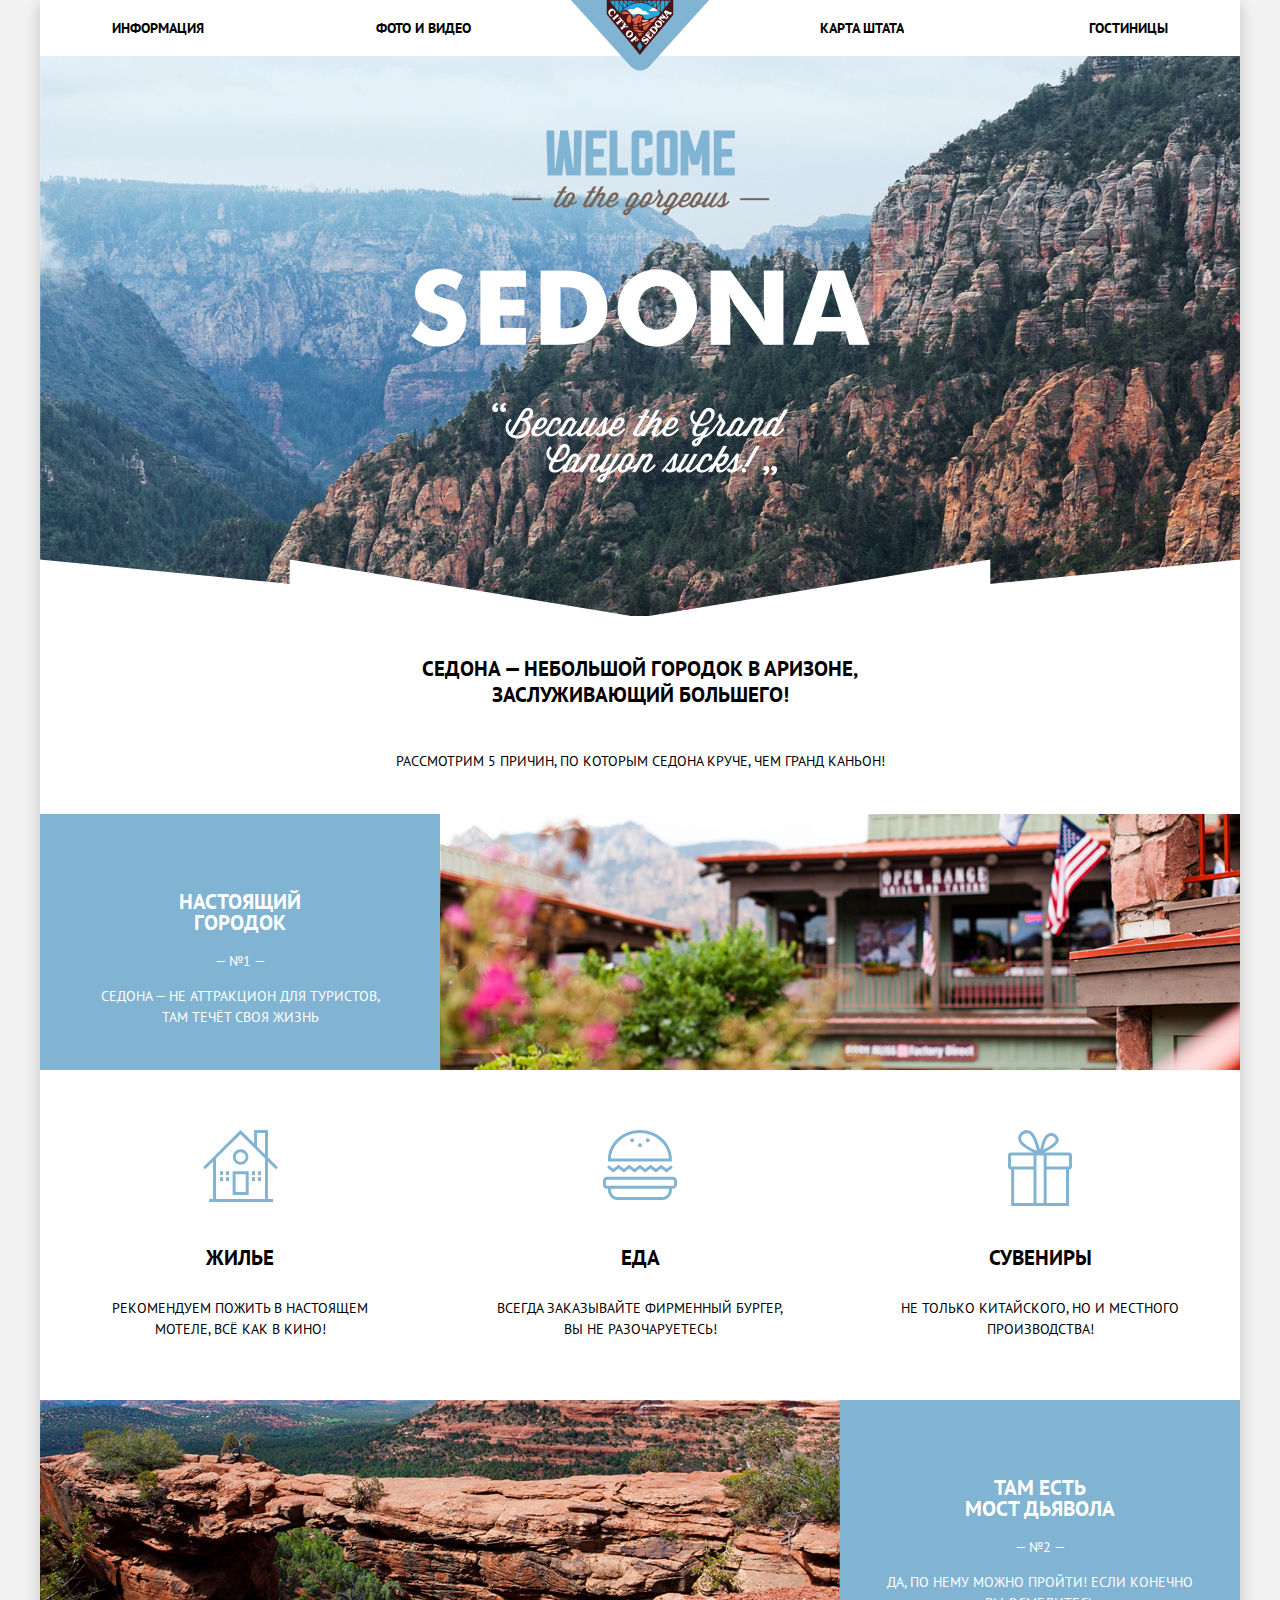
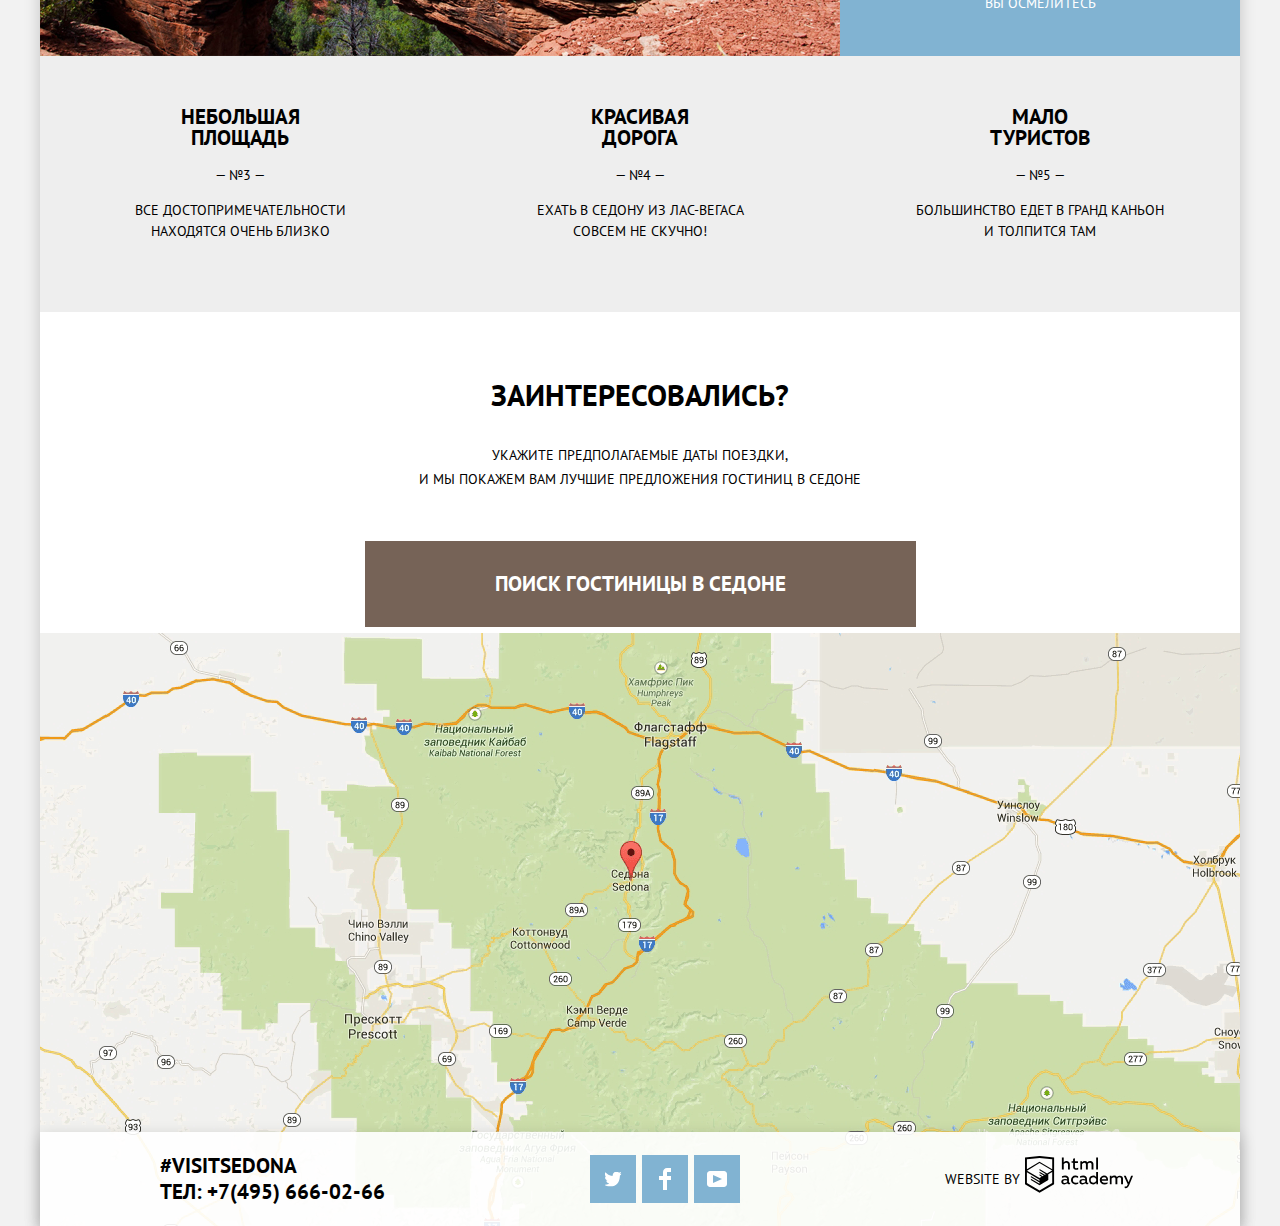
==== index.html @ e0b92045 "Внесены изменения в разметку, в CSS" ====
<!DOCTYPE html>
<html lang="ru">

<head>
  <meta charset="utf-8">
  <title>HTML Academy: Седона</title>
  <link href="https://fonts.googleapis.com/css?family=PT+Sans:400,700&display=swap" rel="stylesheet">
  <link href="css/normalize.css" rel="stylesheet">
  <link href="css/style.css" rel="stylesheet">
</head>

<body>
  
  <div class="page-wrapper">

    <header class="header-index">
      <nav class="main-navigation">
        <div class="logo">
          <img src="img/main-logo.png" alt="Логотип сайта города Sedona" width="140" height="71">
        </div>
        <ul class="site-navigation">
          <li><a href="#">Информация</a></li>
          <li><a href="#">Фото и видео</a></li>
          <li><a href="#">Карта штата</a></li>
          <li><a href="hotels.html">Гостиницы</a></li>
        </ul>
      </nav>
    </header>

    <main>
      <section class="intro">
        <img src="img/site-name.png" alt="Официальный сайт города Седона" width="459" height="353">
        <div class="text-intro">
          <h1 class="title-intro">Седона — небольшой городок в Аризоне, заслуживающий большего!</h1>
          <p>Рассмотрим 5 причин, по которым Седона круче, чем гранд каньон!</p>
        </div>
      </section>

      <section class="about">
        <div class="real-town">
          <div class="info">
            <h2>Настоящий городок</h2>
            <span>— №1 —</span>
            <p class="feature-description">Седона — не аттракцион для туристов, там течёт своя жизнь</p>
          </div>
          <img src="img/sedona-city.jpg" alt="Город Седона" width="800" height="256">
        </div>

        <div class="additional-features">
          <div class="feature housing">
            <h2>Жилье</h2>
            <p>Рекомендуем пожить в настоящем мотеле, всё как в кино!</p>
          </div>

          <div class="feature meal">
            <h2>Еда</h2>
            <p>Всегда заказывайте фирменный бургер, вы не разочаруетесь!</p>
          </div>

          <div class="feature souvenirs">
            <h2>Сувениры</h2>
            <p>Не только китайского, но и местного производства!</p>
          </div>
        </div>

        <div class="devil-bridge">
          <img src="img/devils-bridge.jpg" alt="Мост Дьявола" width="800" height="256">
          <div class="info">
            <h2>Там есть<br>Мост дьявола</h2>
            <span>— №2 —</span>
            <p class="feature-description">Да, по нему можно пройти! Если конечно вы осмелитесь</p>
          </div>
        </div>

        <div class="features">
          <div class="feature">
            <h2>Небольшая площадь</h2>
            <span> — №3 — </span>
            <p>Все достопримечательности находятся очень близко</p>
          </div>

          <div class="feature">
            <h2>Красивая дорога</h2>
            <span>— №4 — </span>
            <p>Ехать в Седону из Лас-Вегаса совсем не скучно!</p>
          </div>

          <div class="feature">
            <h2>Мало туристов</h2>
            <span>— №5 —</span>
            <p>Большинство едет в гранд каньон и толпится там</p>
          </div>
        </div>
      </section>

      <section class="booking">
        <h2>Заинтересовались?</h2>
        <p>
          Укажите предполагаемые даты поездки,<br>и мы покажем вам лучшие
          предложения гостиниц в Седоне
        </p>

        <button type="button" class="button openform-button">Поиск гостиницы в Седоне</button>

        <div class="map">
          <iframe
            src="https://www.google.com/maps/embed?pb=!1m18!1m12!1m3!1d838087.8993684136!2d-112.35492691930939!3d34.86173333140729!2m3!1f0!2f0!3f0!3m2!1i1024!2i768!4f13.1!3m3!1m2!1s0x872da132f942b00d%3A0x5548c523fa6c8efd!2z0KHQtdC00L7QvdCwLCDQkNGA0LjQt9C-0L3QsCA4NjMzNiwg0KHQqNCQ!5e0!3m2!1sru!2sru!4v1582655972344!5m2!1sru!2sru"
            style="width:1200px; height:593px; border:0;" allowfullscreen=""></iframe>
        </div>
        <div class="search-form">
          <form action="https://echo.htmlacademy.ru" method="post" class="booking-form">
            
              <div class="checkin-container">
                <label>дата заезда:</label>
                <input class="checkin" type="text" name="date-checkin" value="24 АПРЕЛЯ 2017" required>
                <button type="button" aria-label="Открыть календарь" class="calendar-button">
                  <svg width="21px" height="22px" viewBox="0 0 21 22">
                    <path
                      d="M19.251,2.025h-2.845V0.648c0-0.381-0.294-0.689-0.656-0.689c-0.363,0-0.656,0.308-0.656,0.689v1.377h-3.938V0.648
            c0-0.381-0.294-0.689-0.655-0.689c-0.363,0-0.657,0.308-0.657,0.689v1.377H5.906V0.648c0-0.381-0.294-0.689-0.656-0.689
            c-0.363,0-0.657,0.308-0.657,0.689v1.377H1.75C0.784,2.025,0,2.847,0,3.862v16.302C0,21.179,0.784,22,1.75,22h17.501
            C20.217,22,21,21.179,21,20.164V3.862C21,2.847,20.217,2.025,19.251,2.025z M19.688,20.164c0,0.253-0.195,0.459-0.437,0.459H1.75
            c-0.241,0-0.438-0.206-0.438-0.459V3.862c0-0.253,0.196-0.459,0.438-0.459h2.844v1.378c0,0.381,0.294,0.689,0.657,0.689
            c0.362,0,0.656-0.308,0.656-0.689V3.403h3.938v1.378c0,0.381,0.294,0.689,0.657,0.689c0.361,0,0.655-0.308,0.655-0.689V3.403h3.938
            v1.378c0,0.381,0.293,0.689,0.656,0.689c0.362,0,0.656-0.308,0.656-0.689V3.403h2.845c0.241,0,0.437,0.206,0.437,0.459V20.164z" />
                    <rect x="4.594" y="8.225" width="2.625" height="2.066" />
                    <rect x="4.594" y="11.668" width="2.625" height="2.067" />
                    <rect x="4.594" y="15.112" width="2.625" height="2.066" />
                    <rect x="9.188" y="15.112" width="2.625" height="2.066" />
                    <rect x="9.188" y="11.668" width="2.625" height="2.067" />
                    <rect x="9.188" y="8.225" width="2.625" height="2.066" />
                    <rect x="13.781" y="15.112" width="2.625" height="2.066" />
                    <rect x="13.781" y="11.668" width="2.625" height="2.067" />
                    <rect x="13.781" y="8.225" width="2.625" height="2.066" />
                  </svg>
                </button>
              </div>

              <div class="checkout-container">
                <label>дата выезда:</label>
                <input class="checkout" type="text" name="date-checkout" value="4 ИЮЛЯ 2017" required>
                <button type="button" aria-label="Открыть календарь" class="calendar-button">
                  <svg width="21px" height="22px" viewBox="0 0 21 22">
                    <path
                      d="M19.251,2.025h-2.845V0.648c0-0.381-0.294-0.689-0.656-0.689c-0.363,0-0.656,0.308-0.656,0.689v1.377h-3.938V0.648
            c0-0.381-0.294-0.689-0.655-0.689c-0.363,0-0.657,0.308-0.657,0.689v1.377H5.906V0.648c0-0.381-0.294-0.689-0.656-0.689
            c-0.363,0-0.657,0.308-0.657,0.689v1.377H1.75C0.784,2.025,0,2.847,0,3.862v16.302C0,21.179,0.784,22,1.75,22h17.501
            C20.217,22,21,21.179,21,20.164V3.862C21,2.847,20.217,2.025,19.251,2.025z M19.688,20.164c0,0.253-0.195,0.459-0.437,0.459H1.75
            c-0.241,0-0.438-0.206-0.438-0.459V3.862c0-0.253,0.196-0.459,0.438-0.459h2.844v1.378c0,0.381,0.294,0.689,0.657,0.689
            c0.362,0,0.656-0.308,0.656-0.689V3.403h3.938v1.378c0,0.381,0.294,0.689,0.657,0.689c0.361,0,0.655-0.308,0.655-0.689V3.403h3.938
            v1.378c0,0.381,0.293,0.689,0.656,0.689c0.362,0,0.656-0.308,0.656-0.689V3.403h2.845c0.241,0,0.437,0.206,0.437,0.459V20.164z" />
                    <rect x="4.594" y="8.225" width="2.625" height="2.066" />
                    <rect x="4.594" y="11.668" width="2.625" height="2.067" />
                    <rect x="4.594" y="15.112" width="2.625" height="2.066" />
                    <rect x="9.188" y="15.112" width="2.625" height="2.066" />
                    <rect x="9.188" y="11.668" width="2.625" height="2.067" />
                    <rect x="9.188" y="8.225" width="2.625" height="2.066" />
                    <rect x="13.781" y="15.112" width="2.625" height="2.066" />
                    <rect x="13.781" y="11.668" width="2.625" height="2.067" />
                    <rect x="13.781" y="8.225" width="2.625" height="2.066" />
                  </svg>
                </button>
              </div>

              <div class="number-container">

                <div class="adults-container">
                  <label>взрослые:</label>
                  <button type="button" aria-label="количество взрослых -1" class="button-minus"></button>
                  <input type="number" name="adultsNumber" value="0">
                  <button type="button" aria-label="количество взрослых +1" class="button-plus"></button>
                </div>

                <div class="children-container">
                  <label>дети:</label>
                  <button type="button" aria-label="количество детей -1" class="button-minus"></button>
                  <input type="number" name="childrenNumber" value="0">
                  <button type="button" aria-label="количество детей +1" class="button-plus"></button>
                </div>

              </div>
            

            <button type="submit" class="button sendform-button">Найти</button>
          </form>
        </div>
      </section>

    </main>

    <div class="footer-wrapper footer-index">
      <footer>
        <div class="contacts">
          <p class="hashtag">#visitsedona</p>
          <p class="tel"><a href="tel:+74956660266">тел:&nbsp;+7(495)&nbsp;666-02-66</a></p>
        </div>
        <ul class="social-list">
          <li>
            <a href="https://twitter.com/" aria-label="twitter" class="social-icon">
              <img src="img/icon-twitter.svg" alt="icon-twitter" width="17" height="15">
            </a>
          </li>

          <li>
            <a href="https://facebook.com/" aria-label="facebook" class="social-icon">
              <img src="img/icon-fb.svg" alt="icon-facebook" width="12" height="22">
            </a>
          </li>
          <li>
            <a href="https://youtube.com/" aria-label="youtube" class="social-icon">
              <img src="img/icon-youtube.svg" alt="icon-youtube" width="20" height="16">
            </a>
          </li>
        </ul>
        <div class="copyright">
          <p>website by</p>
          <a href="https://htmlacademy.ru/intensive/htmlcss">
            <svg width="115px" height="41px" viewBox="0 0 115 41">
              <title>logo-htmlacademy</title>
              <path
                d="M44.61,26.88a2,2,0,0,0,.55-0.1v1.33a3.25,3.25,0,0,1-1.18.21,1.67,1.67,0,0,1-1.67-1,4.84,4.84,0,0,1-3.14,1.08c-1.51,0-2.91-.83-2.91-2.55,0-2.13,2-2.79,3.71-2.79a11.08,11.08,0,0,1,2.17.25v-0.3c0-1-.76-1.77-2.19-1.77a7.42,7.42,0,0,0-3,.64v-1.7a10.21,10.21,0,0,1,3.19-.55c2.36,0,3.81,1.12,3.81,3.65v3a0.54,0.54,0,0,0,.49.59h0.17Zm-6.44-1.13A1.35,1.35,0,0,0,39.63,27h0.11a3.39,3.39,0,0,0,2.41-1V24.58a9.72,9.72,0,0,0-1.81-.21c-1,0-2.16.33-2.16,1.38h0Zm12.36-6.11a5,5,0,0,1,2.57.64V22a4.08,4.08,0,0,0-2.3-.7,2.75,2.75,0,1,0,0,5.49,5,5,0,0,0,2.43-.64v1.71a6.27,6.27,0,0,1-2.76.57A4.21,4.21,0,0,1,46,24.51q0-.21,0-0.41a4.32,4.32,0,0,1,4.18-4.46h0.38Zm12.17,7.24a2,2,0,0,0,.55-0.1v1.33a3.25,3.25,0,0,1-1.18.21,1.67,1.67,0,0,1-1.67-1,4.84,4.84,0,0,1-3.14,1.08c-1.51,0-2.91-.83-2.91-2.55,0-2.13,2-2.79,3.71-2.79a11.08,11.08,0,0,1,2.17.25v-0.3c0-1-.76-1.77-2.19-1.77a7.42,7.42,0,0,0-3,.64v-1.7a10.21,10.21,0,0,1,3.19-.55c2.36,0,3.81,1.12,3.81,3.65v3a0.54,0.54,0,0,0,.49.59h0.17Zm-6.44-1.13A1.35,1.35,0,0,0,57.73,27h0.11a3.39,3.39,0,0,0,2.41-1V24.58a9.72,9.72,0,0,0-1.81-.21c-1.06,0-2.16.33-2.16,1.38h0ZM73,16V28.2H71.35V26.88a3.88,3.88,0,0,1-3.19,1.54,4.4,4.4,0,0,1,0-8.78,3.81,3.81,0,0,1,3,1.3V16H73Zm-4.53,5.22a2.76,2.76,0,1,0,0,5.52A2.86,2.86,0,0,0,71.15,25V23A2.91,2.91,0,0,0,68.49,21.27ZM79,19.64c3.31,0,4.46,2.68,3.92,5.09H76.7c0.21,1.5,1.67,2.11,3.19,2.11a6.11,6.11,0,0,0,2.64-.59v1.6a7.14,7.14,0,0,1-3,.57C77,28.42,74.78,27,74.78,24a4.18,4.18,0,0,1,4-4.39H79Zm0.09,1.54a2.28,2.28,0,0,0-2.44,2.1v0.06H81.3A2,2,0,0,0,79.13,21.18Zm5.73,7V19.87h1.65v1a3.81,3.81,0,0,1,2.78-1.27A2.86,2.86,0,0,1,91.89,21a4.12,4.12,0,0,1,2.91-1.33A3.06,3.06,0,0,1,98,23V28.2h-1.9V23.05a1.59,1.59,0,0,0-1.42-1.75H94.42a2.8,2.8,0,0,0-2.07,1.12V28.2h-1.9V23.05A1.59,1.59,0,0,0,89,21.31H88.8a3,3,0,0,0-2.21,1.29v5.63H84.86Zm21.31-8.33h1.9l-3.91,9.46c-0.9,2.17-2.09,2.86-3.35,2.86a4.76,4.76,0,0,1-1.1-.14V30.46a2.86,2.86,0,0,0,.85.12c0.9,0,1.58-.64,2.07-1.9l0.17-.42-4-8.4h2l2.86,6.29ZM38.73,1.46V6.22a3.81,3.81,0,0,1,2.7-1.14,3.25,3.25,0,0,1,3.44,3.4v5.15H43V8.72a1.81,1.81,0,0,0-1.61-2h-0.3a2.93,2.93,0,0,0-2.32,1.39v5.52h-1.9V1.46h1.9ZM49.94,2.31v3h3V6.91h-3v3.81c0,1.1.5,1.46,1.58,1.46a4.49,4.49,0,0,0,1.69-.33v1.6A6.8,6.8,0,0,1,51,13.8a2.55,2.55,0,0,1-2.86-2.74V6.89H46.58V5.26h1.5V2.74Zm5.4,11.31V5.28H57v1A3.81,3.81,0,0,1,59.77,5a2.86,2.86,0,0,1,2.6,1.33A4.12,4.12,0,0,1,65.28,5,3.06,3.06,0,0,1,68.44,8.4v5.21h-1.9V8.46a1.59,1.59,0,0,0-1.42-1.75H64.89a2.8,2.8,0,0,0-2.07,1.12v5.78h-1.9V8.46A1.59,1.59,0,0,0,59.5,6.71H59.27A3,3,0,0,0,57.06,8v5.63H55.34ZM71.17,1.45H73V13.6H71.17V1.45ZM14.71,0H14.55L0,1.54V28.21l14.55,8.66,14.55-8.66V1.54Zm12.5,27.1L14.55,34.64,1.9,27.12V16.18l12.59,7.5V25L5.86,19.9v1.31l8.68,5.21v1.39L5.87,22.65V24l8.68,5.21,8.75-5.24V18.31L27.2,16V27.12Zm0-12.53-3.48,2-1.6,1L14.51,13v1.31L21,18.23H21l-0.14.09-1,.54-5.37-3.2V17l4.24,2.52-1,.67-3.2-1.9v1.31l2.1,1.24L14.5,22.1,2,14.65,14.51,7.11Zm0-1.32L14.49,5.76,1.91,13.25v-10L14.56,1.92,27.21,3.25v10h0Z"
                transform="translate(0 -0.02)" />
            </svg>
          </a>
        </div>
      </footer>
    </div>
  </div>
  <script src="js/script.js"></script>
</body>

</html>
---- css/style.css ----
html {
  -webkit-box-sizing: border-box;
  box-sizing: border-box;
}

*,
*::before,
*::after {
  -webkit-box-sizing: inherit;
  box-sizing: inherit;
}


.visually-hidden {
  position: absolute;
  width: 1px;
  height: 1px;
  margin: -1px;
  border: 0;
  padding: 0;
  clip: rect(0 0 0 0);
  overflow: hidden;
}

body {
  margin: 0;
  padding: 0;

  font-family: "PT Sans", Arial, sans-serif;
  font-size: 14px;
  line-height: 21px;
  font-weight: 400;
  text-align: center;
  text-transform: uppercase;
  color: #000000;
  background-color: #f2f2f2;
}

a {
  text-decoration: none;
}

.button {
  font-size: 21px;
  line-height: 26px;
  font-weight: 700;
  color: #ffffff;
  border: 0;
  border-width: 0;
  text-transform: uppercase;
}

.site-navigation,
.social-list,
.sort-list,
.hotels-list {
  list-style: none;
}

img {
  max-width: 100%;
  height: auto;
}

/*****************************************************************************
************************************HEADER************************************
*****************************************************************************/
.header-index {
  position: absolute;
  top: 0;
  width: 1200px;
}

.main-navigation {
  position: relative;
  height: 56px;
  background-color: #ffffff;
}

.logo {
  position: absolute;
  top: 0;
  left: 50%;
  -webkit-transform: translate(-50%, 0);
  -ms-transform: translate(-50%, 0);
  transform: translate(-50%, 0);
  z-index: 1000;
}

.site-navigation {
  padding: 0 72px;
  height: 56px;
  display: -webkit-box;
  display: -ms-flexbox;
  display: flex;
  -ms-flex-wrap: wrap;
  flex-wrap: wrap;
  -webkit-box-align: center;
  -ms-flex-align: center;
  align-items: center;
  margin: 0;
}

.site-navigation li {
  font-size: 14px;
  font-weight: 700;
  line-height: 26px;
  background-color: #ffffff;
  width: 264px;
}

.site-navigation li:first-child,
.site-navigation li:nth-child(2) {
  text-align: left;
}

.site-navigation li:nth-child(3),
.site-navigation li:nth-child(4) {
  text-align: right;
}

.site-navigation a {
  color: #000000;
}

.site-navigation a:hover,
.site-navigation a:focus {
  color: #81b3d2;
}

.site-navigation a:active {
  color: rgba(0, 0, 0, 0.3);
}

.site-navigation .current-page {
  color: #766357;
}

/*****************************************************************************
******************************SECTION INTRO***********************************
*****************************************************************************/
.page-wrapper {
  width: 1200px;
  margin: 0 auto;
  -webkit-box-shadow: 0 5px 15px 0 rgba(00, 11, 11, 0.2);
  box-shadow: 0 5px 15px 0 rgba(00, 11, 11, 0.2);
  position: relative;
}

.intro {
  background-color: #40759e;
  background-image: url("../img/polygon.png"), url("../img/intro-bg.jpg");
  background-position: center 559px, top center;
  background-repeat: no-repeat, no-repeat;
  min-height: 725px;
}

.intro img {
  margin: 130px auto 80px auto;
}

.text-intro {
  background-color: #ffffff;
  margin-top: 47px;
}

.text-intro .title-intro {
  font-size: 21px;
  line-height: 26px;
  font-weight: 700;
  padding: 40px 380px 40px 380px;
  margin: 0 auto;
}

.text-intro p {
  line-height: 26px;
  margin: 0 auto; 
  padding-bottom: 40px;
}

/*****************************************************************************
******************************SECTION ABOUT***********************************
*****************************************************************************/
.additional-features {
  background-color: #ffffff;
}

.additional-features .feature {
  min-height: 330px;
  max-width: 400px;
}

.additional-features .housing {
  background-image: url("../img/icon-housing.svg");
  background-position: center 60px;
  background-repeat: no-repeat;
}

.additional-features .meal {
  background-image: url("../img/icon-burger.svg");
  background-position: center 60px;
  background-repeat: no-repeat;
}

.additional-features .souvenirs {
  background-image: url("../img/icon-gift.svg");
  background-position: center 60px;
  background-repeat: no-repeat;
}

.real-town h2,
.devil-bridge h2 {
  font-size: 21px;
  font-weight: 700;
  line-height: 21px;
  padding: 60px 120px 0 120px;
}

.devil-bridge h2 {
  padding: 60px 0 0 0;
}

.real-town .feature-description {
  padding: 0 60px;
}

.devil-bridge .feature-description {
  padding: 0 45px;
}

.additional-features h2 {
  padding-top: 160px;
  margin-bottom: 0;
}

.additional-features p {
  padding: 30px 55px 0 55px;
  margin-top: 0;
}

.features {
  position: relative;
  z-index: 3;
}

.features h2 {
  margin-top: 0;
  padding: 50px 140px 0 140px;
}

.features p {
  padding: 0 75px;
}

.features p:not.feature:nth-child(2) p {
  padding: 0 65px;
}

.real-town,
.additional-features,
.devil-bridge,
.features {
  display: -webkit-box;
  display: -ms-flexbox;
  display: flex;
  -ms-flex-wrap: wrap;
  flex-wrap: wrap;
}

.real-town .info,
.devil-bridge .info {
  color: #ffffff;
  background-color: #81b3d2;
  min-height: 256px;
  width: 400px;
}

.features {
  background-color: #eeeeee;
}

.features .feature {
  min-height: 256px;
  max-width: 400px;
}

/*****************************************************************************
******************************SECTION BOOKING*********************************
*****************************************************************************/
.booking {
  max-width: 1200px;
  background-color: #ffffff;
  margin: 0 auto;
  position: relative;
}

.map {
  background-image: url("../img/map.png");
  background-position: bottom center;
  background-repeat: no-repeat;

}

.booking h2 {
  font-size: 30px;
  line-height: 36px;
  font-weight: 700;
  padding-top: 65px;
  margin-top: 0;
  margin-bottom: 0;
  position: relative;
  z-index: 3;
  background-color: #ffffff;
}

.booking p {
  padding-top: 30px;
  padding-bottom: 50px;
  margin-top: 0;
  margin-bottom: 0;
  line-height: 24px;
  position: relative;
  z-index: 3;
  background-color: #ffffff;
}

.booking .openform-button {
  background-color: #766357;
  padding: 30px 130px;
  position: relative;
  z-index: 3;
  border: none;
}

.booking .openform-button:hover,
.booking .openform-button:focus {
  background-color: #604e43;
}

.booking .openform-button:active {
  color: rgba(255, 255, 255, 0.3);
  background-color: #503e33;
}

.search-form {
  background-color: #ffffff;
  padding: 55px 50px;
  display: -webkit-box;
  display: -ms-flexbox;
  display: flex;
  position: absolute;
  top: 315px;
  left: 50%;
  margin: 0 auto;
  -webkit-transform: translate(-50%, 0);
  -ms-transform: translate(-50%, 0);
  transform: translate(-50%, 0);
  -webkit-box-shadow: 0px 7px 15px 0px rgba(0, 1, 1, 0.15);
  box-shadow: 0px 7px 15px 0px rgba(0, 1, 1, 0.15);
  display: block;
  z-index: 2;
  max-width: 568px;
}

.checkin-container,
.checkout-container,
.number-container {
  margin-bottom: 29px;
  width: 458px;
  height: 38px;
  display: -webkit-box;
  display: -ms-flexbox;
  display: flex;
  -webkit-box-align: center;
      -ms-flex-align: center;
          align-items: center;
  -ms-flex-wrap: wrap;
  flex-wrap: wrap;
}

.adults-container,
.children-container {
  display: -webkit-box;
  display: -ms-flexbox;
  display: flex;
  width: 229px;
  -webkit-box-align: center;
      -ms-flex-align: center;
          align-items: center;
}

.children-container {
  -webkit-box-pack: end;
      -ms-flex-pack: end;
          justify-content: flex-end;
}

.search-form label {
  line-height: 26px;
  font-weight: 700;
}

.checkin-container label {
  margin-right: 11px;
}

.checkout-container label {
  margin-right: 8px;
}

.adults-container label {
  margin-right: 40px;
}

.children-container label {
  margin-right: 27px;
}

.search-form input::-webkit-input-placeholder {
  color: #000000;
  font-size: 14px;
  line-height: 26px;
  font-weight: 700;
  background-color: #f2f2f2;
  outline: none;
  border: none;
  margin-left: 12px;
}

.search-form input::-moz-placeholder {
  color: #000000;
  font-size: 14px;
  line-height: 26px;
  font-weight: 700;
  background-color: #f2f2f2;
  outline: none;
  border: none;
  margin-left: 12px;
}

.search-form input:-ms-input-placeholder {
  color: #000000;
  font-size: 14px;
  line-height: 26px;
  font-weight: 700;
  background-color: #f2f2f2;
  outline: none;
  border: none;
  margin-left: 12px;
}

.search-form input::-ms-input-placeholder {
  color: #000000;
  font-size: 14px;
  line-height: 26px;
  font-weight: 700;
  background-color: #f2f2f2;
  outline: none;
  border: none;
  margin-left: 12px;
}

.search-form input[type=text],
.search-form input::placeholder,
.search-form input[type=number] {
  color: #000000;
  font-size: 14px;
  line-height: 26px;
  font-weight: 700;
  background-color: #f2f2f2;
  outline: none;
  border: none;
  margin-left: 12px;
}

.search-form input::-webkit-input-placeholder {
  color: #000000;
  font-size: 14px;
  line-height: 26px;
  font-weight: 700;
  background-color: #f2f2f2;
  outline: none;
  border: none;
  margin-left: 12px;
}

.search-form input::-moz-placeholder {
  color: #000000;
  font-size: 14px;
  line-height: 26px;
  font-weight: 700;
  background-color: #f2f2f2;
  outline: none;
  border: none;
  margin-left: 12px;
}

.search-form input:-ms-input-placeholder {
  color: #000000;
  font-size: 14px;
  line-height: 26px;
  font-weight: 700;
  background-color: #f2f2f2;
  outline: none;
  border: none;
  margin-left: 12px;
}

.search-form input::-ms-input-placeholder {
  color: #000000;
  font-size: 14px;
  line-height: 26px;
  font-weight: 700;
  background-color: #f2f2f2;
  outline: none;
  border: none;
  margin-left: 12px;
}

.search-form input[type=text],
.search-form input::placeholder,
.search-form input[type=number] {
  color: #000000;
  font-size: 14px;
  line-height: 26px;
  font-weight: 700;
  background-color: #f2f2f2;
  outline: none;
  border: none;
  margin-left: 12px;
}

.search-form input:hover::-webkit-input-placeholder {
  background-color: #ebebeb;
}

.search-form input:hover::-moz-placeholder {
  background-color: #ebebeb;
}

.search-form input:hover:-ms-input-placeholder {
  background-color: #ebebeb;
}

.search-form input:hover::-ms-input-placeholder {
  background-color: #ebebeb;
}

.search-form input:hover[type=text],
.search-form input:hover[type=number],
.search-form input:hover::placeholder {
  background-color: #ebebeb;
}

.search-form input:hover::-webkit-input-placeholder {
  background-color: #ebebeb;
}

.search-form input:hover::-moz-placeholder {
  background-color: #ebebeb;
}

.search-form input:hover:-ms-input-placeholder {
  background-color: #ebebeb;
}

.search-form input:hover::-ms-input-placeholder {
  background-color: #ebebeb;
}

.search-form input:focus::-webkit-input-placeholder {
  background-color: #ffffff;
  outline: 2px solid #f2f2f2;
}

.search-form input:focus::-moz-placeholder {
  background-color: #ffffff;
  outline: 2px solid #f2f2f2;
}

.search-form input:focus:-ms-input-placeholder {
  background-color: #ffffff;
  outline: 2px solid #f2f2f2;
}

.search-form input:focus::-ms-input-placeholder {
  background-color: #ffffff;
  outline: 2px solid #f2f2f2;
}

.search-form input:focus[type=text],
.search-form input:focus[type=number],
.search-form input:focus::placeholder {
  background-color: #ffffff;
  outline: 2px solid #f2f2f2;
}

.search-form input:focus::-webkit-input-placeholder {
  background-color: #ffffff;
  outline: 2px solid #f2f2f2;
}

.search-form input:focus::-moz-placeholder {
  background-color: #ffffff;
  outline: 2px solid #f2f2f2;
}

.search-form input:focus:-ms-input-placeholder {
  background-color: #ffffff;
  outline: 2px solid #f2f2f2;
}

.search-form input:focus::-ms-input-placeholder {
  background-color: #ffffff;
  outline: 2px solid #f2f2f2;
}

.search-form input::-webkit-input-placeholder {
  width: 308px;
  padding: 6px 0 6px 6px;
}

.search-form input::-moz-placeholder {
  width: 308px;
  padding: 6px 0 6px 6px;
}

.search-form input:-ms-input-placeholder {
  width: 308px;
  padding: 6px 0 6px 6px;
}

.search-form input::-ms-input-placeholder {
  width: 308px;
  padding: 6px 0 6px 6px;
}

.search-form input[type=text],
.search-form input::placeholder {
  width: 308px;
  padding: 6px 0 6px 6px;
}

.search-form input::-webkit-input-placeholder {
  width: 308px;
  padding: 6px 0;
}

.search-form input::-moz-placeholder {
  width: 308px;
  padding: 6px 0;
}

.search-form input:-ms-input-placeholder {
  width: 308px;
  padding: 6px 0;
}

.search-form input::-ms-input-placeholder {
  width: 308px;
  padding: 6px 0;
}

.search-form input::placeholder {
  padding-left: 12px;
}

.search-form input::-webkit-input-placeholder {
  padding-left: 12px;
}

.search-form input::-moz-placeholder {
  padding-left: 12px;
}

.search-form input:-ms-input-placeholder {
  padding-left: 12px;
}

.search-form input::-ms-input-placeholder {
  padding-left: 12px;
}

.search-form input[type=number] {
  width: 38px;
  height: 38px;
  text-align: center;
  margin-left: 0;
  padding: 0;
  -moz-appearance: textfield;
}

input::-webkit-outer-spin-button,
input::-webkit-inner-spin-button {
  /* display: none; <- Crashes Chrome on hover */
  -webkit-appearance: none;
  margin: 0;
  /* <-- Apparently some margin are still there even though it's hidden */
}

.search-form svg {
  fill: #a9a9a9;
}

.search-form svg:hover {
  fill: #000000;
}

.search-form svg:active {
  fill: #81b3d2;
}

.calendar-button,
.button-minus,
.button-plus {
  border: none;
  outline: none;
  height: 38px;
  width: 38px;
  position: relative;
}

.calendar-button {
  fill: #a9a9a9;
}

.button-minus::after,
.button-plus::after,
.button-plus::before {
  position: absolute;
  top: 18px;
  left: 15px;
  content: '';
  display: block;
  width: 12px;
  height: 3px;
  background-color: #a9a9a9;
}

.button-plus::before {
  -webkit-transform: rotate(90deg);
      -ms-transform: rotate(90deg);
          transform: rotate(90deg);
}

.button-minus:hover:after,
.button-plus:hover:before,
.button-plus:hover:after {
  background-color: #000000;
}

.button-minus:active:after,
.button-plus:active:before,
.button-plus:active:after {
  background-color: #81b3d2;
}

.search-form .sendform-button {
  margin-top: 35px;
  background-color: #81b3d2;
  padding: 17px 0;
  width: 100%;
}

.search-form .sendform-button:hover,
.search-form .sendform-button:focus {
  background-color: #669ec0;
}

.search-form .sendform-button:active {
  color: rgba(255, 255, 255, 0.3);
  background-color: #5496bd;
}

/*********************************************************************************
****************************ОЖИВЛЕНИЕ ФОРМЫ БРОНИРОВАНИЯ**************************
*********************************************************************************/
/*Анимация для выезжающей формы бронирования*/
@-webkit-keyframes bounce {

  from {
    -webkit-transform: translate(-50%, -400px);
    transform: translate(-50%, -400px);
  }

  to {
    -webkit-transform: translate(-50%, 0);
    transform: translate(-50%, 0);
  }

}
@keyframes bounce {

  from {
    -webkit-transform: translate(-50%, -400px);
    transform: translate(-50%, -400px);
  }

  to {
    -webkit-transform: translate(-50%, 0);
    transform: translate(-50%, 0);
  }

}

/*Добавление анимации для тряски формы в случае ошибки.*/
@-webkit-keyframes shake {

  0%,
  100% {
    -webkit-transform: translateX(-50%);
            transform: translateX(-50%);
  }

  10%,
  30%,
  50%,
  70%,
  90% {
    -webkit-transform: translateX(-51%);
            transform: translateX(-51%);
  }

  20%,
  40%,
  60%,
  80% {
    -webkit-transform: translateX(-49%);
            transform: translateX(-49%);
  }
}
@keyframes shake {

  0%,
  100% {
    -webkit-transform: translateX(-50%);
            transform: translateX(-50%);
  }

  10%,
  30%,
  50%,
  70%,
  90% {
    -webkit-transform: translateX(-51%);
            transform: translateX(-51%);
  }

  20%,
  40%,
  60%,
  80% {
    -webkit-transform: translateX(-49%);
            transform: translateX(-49%);
  }
}

/*Добавление в стили класс, который будет отвечать за появление формы.*/
.search-form-show {
  display: block;

  -webkit-animation: bounce 0.6s;

          animation: bounce 0.6s;
}

.search-form-hide {
  display: none;
}

/*Добавление класса, который будет добавлять эту анимацию к модальному окну.*/
.search-form-error {
  -webkit-animation: shake 0.6s;
          animation: shake 0.6s;
}

/*****************************************************************************
************************************FOOTER************************************
*****************************************************************************/
.footer-index {
  position: absolute;
  bottom: 0;
  width: 1200px;
  -webkit-box-shadow: 0 5px 15px 0 rgba(00, 11, 11, 0.2);
  box-shadow: 0 5px 15px 0 rgba(00, 11, 11, 0.2);
}

footer {
  background-color: rgba(255, 255, 255, 0.9);
  display: -webkit-box;
  display: -ms-flexbox;
  display: flex;
  -ms-flex-wrap: wrap;
  flex-wrap: wrap;
  -webkit-box-pack: justify;
  -ms-flex-pack: justify;
  justify-content: space-between;
  -webkit-box-align: center;
  -ms-flex-align: center;
  align-items: center;
}

.contacts {
  padding-left: 120px;
}

.contacts .hashtag {
  margin-bottom: 0;
}

.contacts .tel {
  margin-top: 0;
}

footer .hashtag,
footer .tel {
  font-size: 21px;
  line-height: 26px;
  font-weight: 700;
  color: #000000;
  text-align: left;
}

.tel a[href^="tel:"] {
  color: #000000;
}

.social-list {
  width: 150px;
  display: -webkit-box;
  display: -ms-flexbox;
  display: flex;
  -ms-flex-wrap: wrap;
  flex-wrap: wrap;
  -webkit-box-pack: justify;
  -ms-flex-pack: justify;
  justify-content: space-between;
  padding-left: 0;
  -webkit-box-align: center;
  -ms-flex-align: center;
  align-items: center;
}

.social-icon {
  display: block;
  width: 46px;
  height: 48px;
  fill: #ffffff;
  background-color: #81b3d2;
  position: relative;
}

.social-icon img {
  position: absolute;
  top: 50%;
  left: 50%;
  -webkit-transform: translate(-50%, -50%);
  -ms-transform: translate(-50%, -50%);
  transform: translate(-50%, -50%);
}

.social-icon:hover,
.social-icon:focus {
  background-color: #669ec0;
}

.social-icon:active {
  background-color: #5496bd;
}

.social-icon:active img {
  opacity: 0.3;
}

.copyright {
  display: -webkit-box;
  display: -ms-flexbox;
  display: flex;
  -ms-flex-wrap: wrap;
  flex-wrap: wrap;
  -webkit-box-align: center;
  -ms-flex-align: center;
  align-items: center;
  padding-right: 100px;
}

.copyright p {
  line-height: 26px;
  display: block;
  margin-right: 5px;
}

.copyright>a:hover svg {
  fill: #81b3d2;
}

.copyright>a:active svg {
  fill: #bdbbbc;
}

/*****************************************************************************
************************************HOTELS PAGE*******************************
*****************************************************************************/

/*****************************************************************************
*********************************SECTION FILTER*******************************
*****************************************************************************/
.filter {
  background-color: #81b3d2;
  background-image: url("../img/filter-bg.jpg");
  background-position: top center;
  background-repeat: no-repeat;
  color: #ffffff;
  line-height: 21px;
  min-height: 220px;
}

.filter h1 {
  margin-top: 0;
}

.filter-form {
  padding: 30px 72px;
  display: -webkit-box;
  display: -ms-flexbox;
  display: flex;
  -ms-flex-wrap: wrap;
  flex-wrap: wrap;
}

.filter legend {
  font-size: 16px;
  font-weight: 700;
  line-height: 21px;
}

.filter .infrastructure,
.filter .housing-type {
  border: none;
  text-align: left;
  margin-right: 110px;
  padding-left: 0;
}

.filter .price-indicator {
  border: none;
  margin-left: auto;
  padding-right: 0;
}

.infrastructure label,
.housing-type label {
  padding-left: 35px;
  padding-top: 22px;
  display: block;
  position: relative;
  cursor: pointer;
  -webkit-user-select: none;
  -moz-user-select: none;
  -ms-user-select: none;
  user-select: none;
}

.filter .infrastructure,
.filter .housing-type {
  position: relative;
}

.infrastructure input:checked+label::before,
.housing-type input:checked+label::before {
  content: url("../img/checkbox-on.svg");
  margin-right: 12px;
  margin-left: 15px;
  position: absolute;
  top: 40%;
  left: -15px;
}

.infrastructure label::before,
.housing-type label::before {
  content: url("../img/checkbox-off.svg");
  margin-right: 12px;
  margin-left: 15px;
  position: absolute;
  top: 40%;
  left: -15px;
}

.infrastructure input:disabled+label::before,
.housing-type input:disabled+label::before {
  -webkit-filter: brightness(0) opacity(0.2);
          filter: brightness(0) opacity(0.2);
}

input[type="checkbox"],
input[type="range"] {
  display: none;
}

.price-indicator {
  max-width: 320px;
}

.input-type-range {
  margin-top: 20px;
  width: 300px;
  height: 2px;
  background-color: #ababab;
  display: block;
  position: relative;
}

.input-type-range .bar {
  width: 80%;
  height: 2px;
  background-color: #ffffff;
}

.range-button-left::before {
  display: block;
  content: "";
  width: 4px;
  height: 4px;
  background-color: #ababab;
  border-radius: 50px;
  border: 8px solid #ffffff;
  position: absolute;
  top: -9px;
  left: 22px;
  -webkit-box-sizing: initial;
  box-sizing: initial;
  -webkit-box-shadow: 0px 6px 15px 0px rgba(0, 1, 1, 0.25);
  box-shadow: 0px 6px 15px 0px rgba(0, 1, 1, 0.25);
  cursor: pointer;
}

.range-button-right::before {
  display: block;
  content: "";
  width: 4px;
  height: 4px;
  background-color: #ababab;
  border-radius: 50px;
  border: 8px solid #ffffff;
  position: absolute;
  top: -9px;
  left: 222px;
  -webkit-box-sizing: initial;
  box-sizing: initial;
  -webkit-box-shadow: 0px 6px 15px 0px rgba(0, 1, 1, 0.25);
  box-shadow: 0px 6px 15px 0px rgba(00, 11, 11, 0.25);
  cursor: pointer;
}

.range-button-left:hover::before {
  border: 9px solid #ffffff;
  top: -10px;
  left: 21px;
}

.range-button-right:hover::before {
  border: 9px solid #ffffff;
  top: -10px;
  left: 221px;
}

.price-indicator label {
  padding-top: 0;
}

.price-container {
  border: 2px solid #ffffff;
  border-radius: 2px;
  max-width: 314px;
  padding: 5px 50px 5px 65px;
  position: relative;
}

.price-container .min-price {
  padding-right: 97px;
}

.price-container .min-price::after {
  content: "";
  width: 2px;
  height: 22px;
  background-color: #ffffff;
  display: block;
  position: absolute;
  top: 5px;
  left: 140px;
}

.price-container span {
  display: inline-block;
}

.filter-button {
  font-size: 14px;
  font-weight: 400;
  line-height: 21px;
  background-color: transparent;
  border: 2px solid #ffffff;
  padding: 5.5px 35px;
  margin-top: 30px;
  border-radius: 2px;
}

.filter .filter-button:hover {
  color: #000000;
  background-color: #ffffff;
}

/*****************************************************************************
**********************************SECTION SORT********************************
*****************************************************************************/
.sort {
  background-color: #ffffff;
  display: -webkit-box;
  display: -ms-flexbox;
  display: flex;
  -ms-flex-wrap: wrap;
  flex-wrap: wrap;
  -webkit-box-align: center;
  -ms-flex-align: center;
  align-items: center;
  padding: 31px 70px;
}

.sort ul>li {
  display: inline;
}

.sort p:first-child {
  font-size: 21px;
  font-weight: 700;
  line-height: 26px;
  margin-top: 0;
  margin-bottom: 0;
}

.label-sort {
  padding-left: 50px;
}

.sort-list {
  padding-left: 0;
}

.sort .label-sort,
.sort-list li {
  font-size: 12px;
  line-height: 18px;
  padding-right: 35px;
}

.sort .sort-pointer {
  margin-left: auto;
}

.sort-list a {
  color: rgba(0, 0, 0, 0.3);
  border-bottom: 1px dotted #81b3d2;
}

.sort-list a:hover,
.sort-list a:focus {
  color: #81b3d2;
}

.sort-list a:active {
  color: #000000;
  border-bottom: none;
}

.sort-list .current {
  color: #81b3d2;
  border-bottom: none;
}

.sort-pointer svg {
  fill: rgba(0, 0, 0, 0.3);
}

.sort-pointer>a:hover svg {
  fill: #231f20;
}

.sort-pointer>a:active svg {
  fill: #81b3d2;
}

.sort-pointer-current svg {
  fill: #81b3d2;
}

/*****************************************************************************
**************************SECTION HOTELS AVAILABLE****************************
*****************************************************************************/
.hotels-available {
  background-color: #fefefe;
  padding: 0;
}

.hotels-available h2 {
  margin-top: 0;
}

.hotels-list {
  padding-left: 0;
  margin: 0;
}

.hotels-list li {
  display: -webkit-box;
  display: -ms-flexbox;
  display: flex;
  -ms-flex-wrap: wrap;
  flex-wrap: wrap;
  padding: 30px 70px;
  border-bottom: 1px solid #e5e5e5;
}

.hotels-list li:first-child {
  border-top: 1px solid #e5e5e5;
}

.hotels-list img,
.hotels-list .info-hotel,
.hotels-list .rating {
  display: inline-block;
}

.info-hotel {
  margin-left: 30px;
}

.hotel-name h3 {
  font-size: 21px;
  font-weight: 700;
  line-height: 26px;
  color: #000000;
  margin: 0 auto;
  margin-bottom: 10px;
  text-align: left;
  display: block;
}

.housing-type,
.booking-price {
  text-align: left;
  display: inline-block;
  margin-right: 6px;
}

.housing-type span,
.booking-price span {
  text-align: left;
}

.hotel-name:hover {
  color: #81b3d2;
}

.hotel-name:active {
  color: rgba(0, 0, 0, 0.3);
}

.booking-details-button,
.start-booking-button {
  font-weight: 700;
  line-height: 21px;
  color: #ffffff;
  text-align: center;
  margin-top: 10px;
  display: block;
}

.hotels-list.booking-details-button,
.hotels-list.start-booking-button {
  color: #ffffff;
}

.booking-details-button {
  background: #81b3d2;
  padding: 3px 17px;
}

.booking-details-button:hover,
.booking-details-button:focus {
  background: #669ec0;
}

.booking-details-button:active {
  color: rgba(255, 255, 255, 0.3);
  background: #5496bd;
}

.start-booking-button {
  background: #766357;
  padding: 3px 17px;
}

.start-booking-button:hover,
.start-booking-button:focus {
  background: #604e43;
}

.start-booking-button:active {
  color: rgba(255, 255, 255, 0.3);
  background: #503e33;
}

.rating {
  width: 110px;
  height: 27px;
  height: 24.5px;
  background-color: #f2f2f2;
  padding-top: 3px;
}

.rating-container {
  margin-left: auto;
  display: -webkit-box;
  display: -ms-flexbox;
  display: flex;
  -webkit-box-pack: justify;
  -ms-flex-pack: justify;
  justify-content: space-between;
  -webkit-box-orient: vertical;
  -webkit-box-direction: normal;
  -ms-flex-direction: column;
  flex-direction: column;
}

.icon-star-container {
  text-align: right;
}

.rating-container .icon-star:after {
  content: url("../img/icon-star.svg");
}
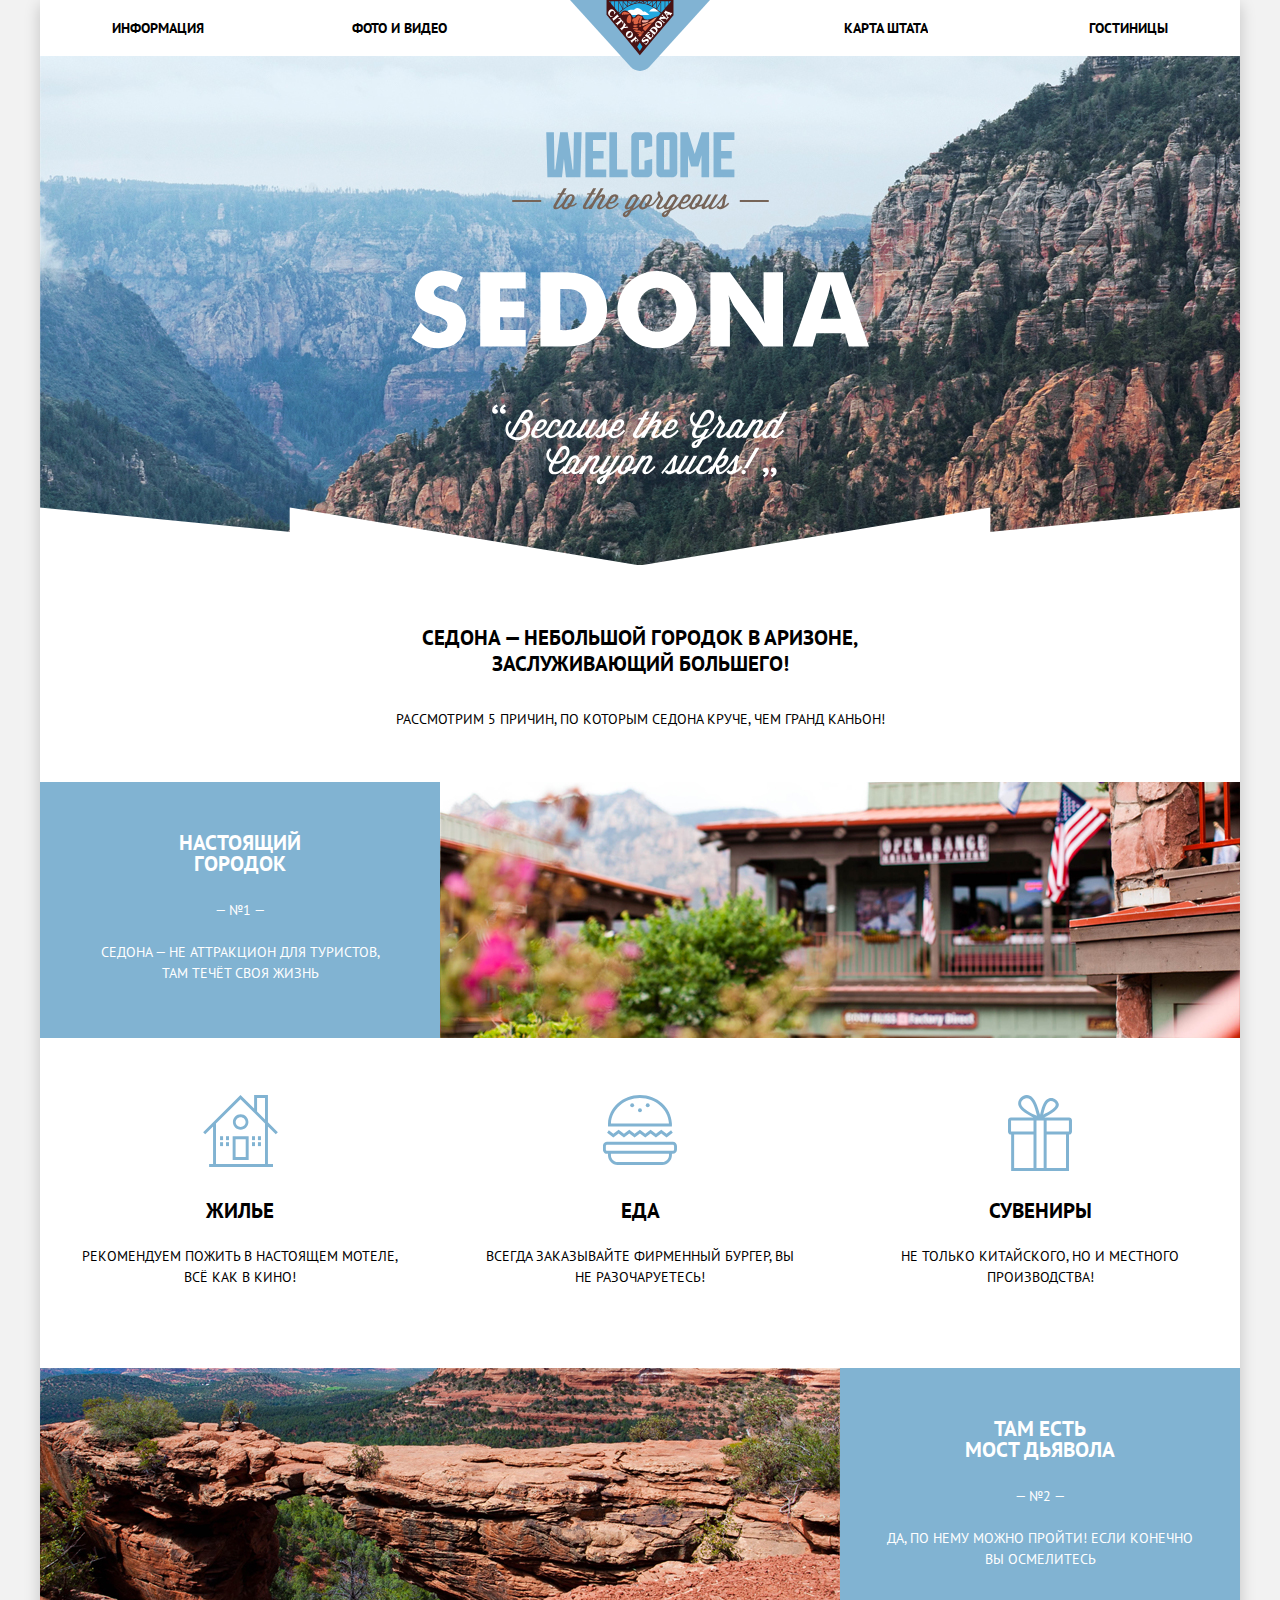
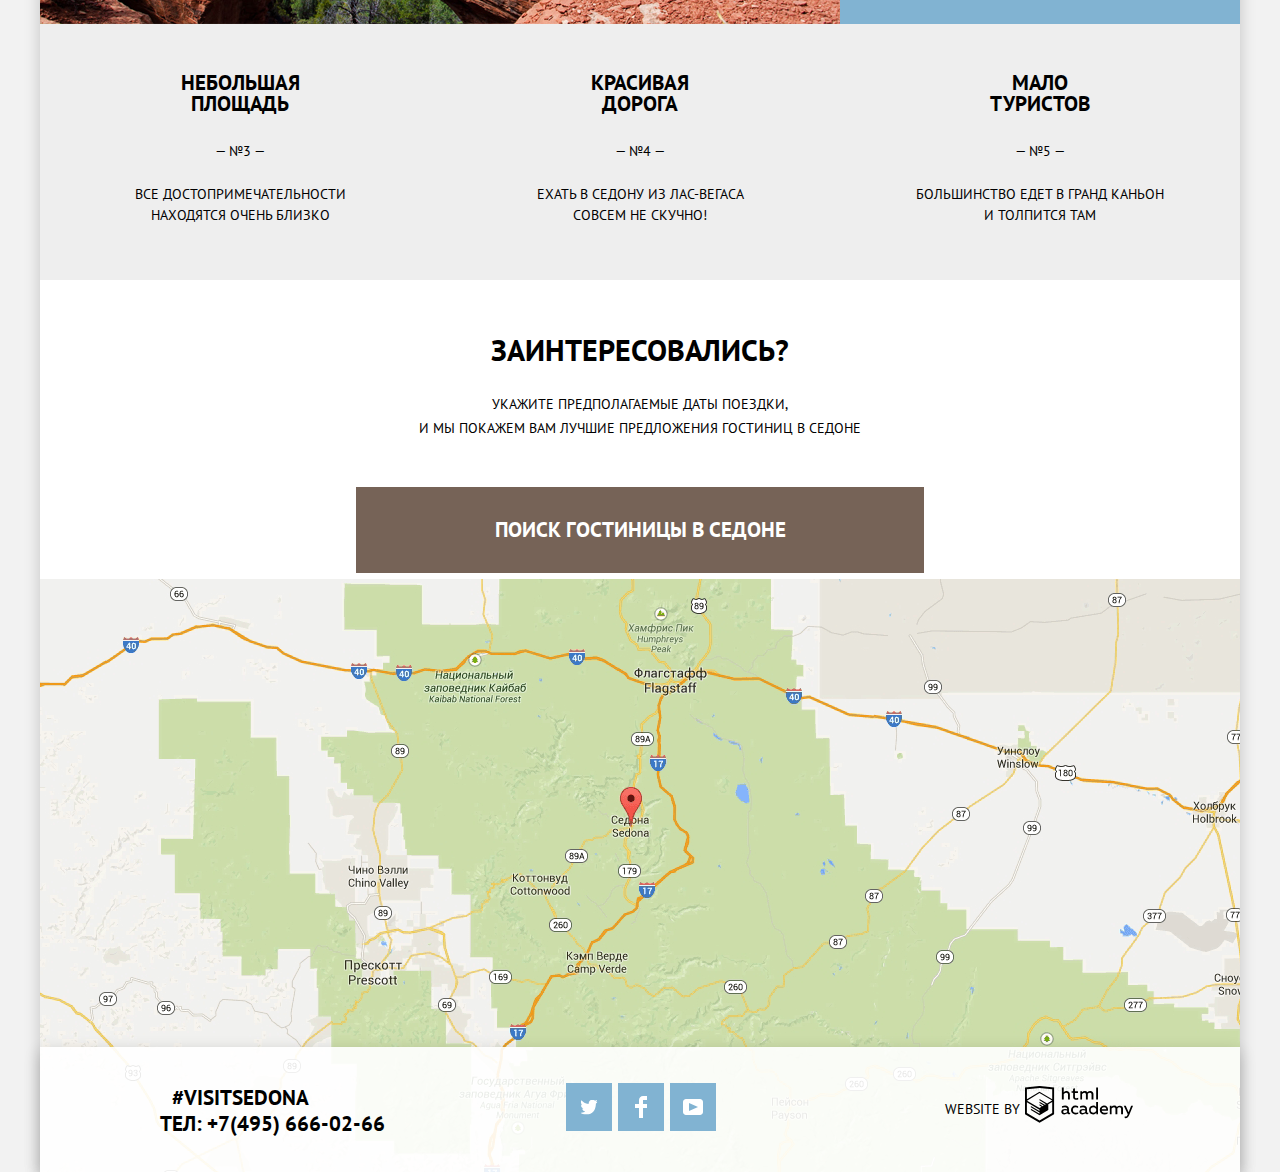
==== commit 94752660: "Внесены изменения в разметку, в CSS" ====
--- a/index.html
+++ b/index.html
@@ -16,7 +16,7 @@
     <header class="header-index">
       <nav class="main-navigation">
         <div class="logo">
-          <img src="img/main-logo.png" alt="Логотип сайта города Sedona" width="140" height="71">
+          <img src="img/main-logo.svg" alt="Логотип сайта города Sedona" width="140" height="71">
         </div>
         <ul class="site-navigation">
           <li><a href="#">Информация</a></li>
@@ -29,7 +29,7 @@
 
     <main>
       <section class="intro">
-        <img src="img/site-name.png" alt="Официальный сайт города Седона" width="459" height="353">
+        <img src="img/intro-welcome.svg" alt="Официальный сайт города Седона" width="459" height="353">
         <div class="text-intro">
           <h1 class="title-intro">Седона — небольшой городок в Аризоне, заслуживающий большего!</h1>
           <p>Рассмотрим 5 причин, по которым Седона круче, чем гранд каньон!</p>
@@ -75,13 +75,13 @@
         <div class="features">
           <div class="feature">
             <h2>Небольшая площадь</h2>
-            <span> — №3 — </span>
+            <span>— №3 —</span>
             <p>Все достопримечательности находятся очень близко</p>
           </div>
 
           <div class="feature">
             <h2>Красивая дорога</h2>
-            <span>— №4 — </span>
+            <span>— №4 —</span>
             <p>Ехать в Седону из Лас-Вегаса совсем не скучно!</p>
           </div>
 
@@ -214,7 +214,7 @@
         </ul>
         <div class="copyright">
           <p>website by</p>
-          <a href="https://htmlacademy.ru/intensive/htmlcss">
+          <a href="https://htmlacademy.ru/intensive/htmlcss" class="copyright-link">
             <svg width="115px" height="41px" viewBox="0 0 115 41">
               <title>logo-htmlacademy</title>
               <path
@@ -226,7 +226,7 @@
       </footer>
     </div>
   </div>
-  <script src="js/script.js"></script>
+  <script src="js/script.min.js"></script>
 </body>
 
 </html>
--- a/css/style.css
+++ b/css/style.css
@@ -1,4 +1,3 @@
-
 html {
   -webkit-box-sizing: border-box;
   box-sizing: border-box;
@@ -107,12 +106,21 @@
   font-weight: 700;
   line-height: 26px;
   background-color: #ffffff;
-  width: 264px;
 }
 
 .site-navigation li:first-child,
 .site-navigation li:nth-child(2) {
   text-align: left;
+}
+
+.site-navigation li:first-child,
+.site-navigation li:nth-child(4) {
+  width: 240px;
+}
+
+.site-navigation li:nth-child(2),
+.site-navigation li:nth-child(3) {
+  width: 288px;
 }
 
 .site-navigation li:nth-child(3),
@@ -151,32 +159,33 @@
 .intro {
   background-color: #40759e;
   background-image: url("../img/polygon.png"), url("../img/intro-bg.jpg");
-  background-position: center 559px, top center;
+  background-position: center 507px, top center;
   background-repeat: no-repeat, no-repeat;
   min-height: 725px;
 }
 
 .intro img {
-  margin: 130px auto 80px auto;
+  margin: 132px auto 27px auto;
 }
 
 .text-intro {
   background-color: #ffffff;
   margin-top: 47px;
+  padding-top: 60px;
 }
 
 .text-intro .title-intro {
   font-size: 21px;
   line-height: 26px;
   font-weight: 700;
-  padding: 40px 380px 40px 380px;
+  padding: 0 340px 29px 340px;
   margin: 0 auto;
 }
 
 .text-intro p {
   line-height: 26px;
-  margin: 0 auto; 
-  padding-bottom: 40px;
+  margin: 0 auto;
+  padding-bottom: 50px;
 }
 
 /*****************************************************************************
@@ -193,19 +202,19 @@
 
 .additional-features .housing {
   background-image: url("../img/icon-housing.svg");
-  background-position: center 60px;
+  background-position: center 57px;
   background-repeat: no-repeat;
 }
 
 .additional-features .meal {
   background-image: url("../img/icon-burger.svg");
-  background-position: center 60px;
+  background-position: center 57px;
   background-repeat: no-repeat;
 }
 
 .additional-features .souvenirs {
   background-image: url("../img/icon-gift.svg");
-  background-position: center 60px;
+  background-position: center 57px;
   background-repeat: no-repeat;
 }
 
@@ -214,28 +223,24 @@
   font-size: 21px;
   font-weight: 700;
   line-height: 21px;
-  padding: 60px 120px 0 120px;
-}
-
-.devil-bridge h2 {
-  padding: 60px 0 0 0;
+  padding: 33px 110px 8px 110px; /*120*/
 }
 
 .real-town .feature-description {
-  padding: 0 60px;
+  padding: 7px 60px 0 60px;
 }
 
 .devil-bridge .feature-description {
-  padding: 0 45px;
+  padding: 7px 39px 0 39px;
 }
 
 .additional-features h2 {
-  padding-top: 160px;
+  padding-top: 145px;
   margin-bottom: 0;
 }
 
 .additional-features p {
-  padding: 30px 55px 0 55px;
+  padding: 25px 40px 0 40px;
   margin-top: 0;
 }
 
@@ -246,11 +251,12 @@
 
 .features h2 {
   margin-top: 0;
-  padding: 50px 140px 0 140px;
+  padding: 48px 140px 10px 140px;
+  text-align: center;
 }
 
 .features p {
-  padding: 0 75px;
+  padding: 8px 75px;
 }
 
 .features p:not.feature:nth-child(2) p {
@@ -282,7 +288,7 @@
 
 .features .feature {
   min-height: 256px;
-  max-width: 400px;
+  width: 400px;
 }
 
 /*****************************************************************************
@@ -306,7 +312,7 @@
   font-size: 30px;
   line-height: 36px;
   font-weight: 700;
-  padding-top: 65px;
+  padding-top: 52px;
   margin-top: 0;
   margin-bottom: 0;
   position: relative;
@@ -315,8 +321,8 @@
 }
 
 .booking p {
-  padding-top: 30px;
-  padding-bottom: 50px;
+  padding-top: 24px;
+  padding-bottom: 47px;
   margin-top: 0;
   margin-bottom: 0;
   line-height: 24px;
@@ -327,10 +333,11 @@
 
 .booking .openform-button {
   background-color: #766357;
-  padding: 30px 130px;
+  padding: 30px 100px;
   position: relative;
   z-index: 3;
   border: none;
+  width: 568px;
 }
 
 .booking .openform-button:hover,
@@ -345,12 +352,12 @@
 
 .search-form {
   background-color: #ffffff;
-  padding: 55px 50px;
+  padding: 55px 54px 54px 54px;
   display: -webkit-box;
   display: -ms-flexbox;
   display: flex;
   position: absolute;
-  top: 315px;
+  top: 293px;
   left: 50%;
   margin: 0 auto;
   -webkit-transform: translate(-50%, 0);
@@ -360,7 +367,7 @@
   box-shadow: 0px 7px 15px 0px rgba(0, 1, 1, 0.15);
   display: block;
   z-index: 2;
-  max-width: 568px;
+  width: 568px;
 }
 
 .checkin-container,
@@ -373,8 +380,8 @@
   display: -ms-flexbox;
   display: flex;
   -webkit-box-align: center;
-      -ms-flex-align: center;
-          align-items: center;
+  -ms-flex-align: center;
+  align-items: center;
   -ms-flex-wrap: wrap;
   flex-wrap: wrap;
 }
@@ -386,14 +393,14 @@
   display: flex;
   width: 229px;
   -webkit-box-align: center;
-      -ms-flex-align: center;
-          align-items: center;
+  -ms-flex-align: center;
+  align-items: center;
 }
 
 .children-container {
   -webkit-box-pack: end;
-      -ms-flex-pack: end;
-          justify-content: flex-end;
+  -ms-flex-pack: end;
+  justify-content: flex-end;
 }
 
 .search-form label {
@@ -448,6 +455,7 @@
   outline: none;
   border: none;
   margin-left: 12px;
+  width: 290px;
 }
 
 .search-form input::-ms-input-placeholder {
@@ -459,11 +467,10 @@
   outline: none;
   border: none;
   margin-left: 12px;
-}
-
-.search-form input[type=text],
-.search-form input::placeholder,
-.search-form input[type=number] {
+  width: 290px;
+}
+
+.search-form input {
   color: #000000;
   font-size: 14px;
   line-height: 26px;
@@ -472,6 +479,8 @@
   outline: none;
   border: none;
   margin-left: 12px;
+  padding: 6px 0 14px 6px;
+  width: 290px;
 }
 
 .search-form input::-webkit-input-placeholder {
@@ -505,6 +514,7 @@
   outline: none;
   border: none;
   margin-left: 12px;
+  width: 290px;
 }
 
 .search-form input::-ms-input-placeholder {
@@ -516,19 +526,7 @@
   outline: none;
   border: none;
   margin-left: 12px;
-}
-
-.search-form input[type=text],
-.search-form input::placeholder,
-.search-form input[type=number] {
-  color: #000000;
-  font-size: 14px;
-  line-height: 26px;
-  font-weight: 700;
-  background-color: #f2f2f2;
-  outline: none;
-  border: none;
-  margin-left: 12px;
+  width: 290px;
 }
 
 .search-form input:hover::-webkit-input-placeholder {
@@ -639,7 +637,7 @@
 .search-form input[type=text],
 .search-form input::placeholder {
   width: 308px;
-  padding: 6px 0 6px 6px;
+  padding: 6px 0 6px 16px;
 }
 
 .search-form input::-webkit-input-placeholder {
@@ -740,8 +738,8 @@
 
 .button-plus::before {
   -webkit-transform: rotate(90deg);
-      -ms-transform: rotate(90deg);
-          transform: rotate(90deg);
+  -ms-transform: rotate(90deg);
+  transform: rotate(90deg);
 }
 
 .button-minus:hover:after,
@@ -757,9 +755,9 @@
 }
 
 .search-form .sendform-button {
-  margin-top: 35px;
+  margin-top: 26px;
   background-color: #81b3d2;
-  padding: 17px 0;
+  padding: 16px 0;
   width: 100%;
 }
 
@@ -790,6 +788,7 @@
   }
 
 }
+
 @keyframes bounce {
 
   from {
@@ -810,7 +809,7 @@
   0%,
   100% {
     -webkit-transform: translateX(-50%);
-            transform: translateX(-50%);
+    transform: translateX(-50%);
   }
 
   10%,
@@ -819,7 +818,7 @@
   70%,
   90% {
     -webkit-transform: translateX(-51%);
-            transform: translateX(-51%);
+    transform: translateX(-51%);
   }
 
   20%,
@@ -827,15 +826,16 @@
   60%,
   80% {
     -webkit-transform: translateX(-49%);
-            transform: translateX(-49%);
+    transform: translateX(-49%);
   }
 }
+
 @keyframes shake {
 
   0%,
   100% {
     -webkit-transform: translateX(-50%);
-            transform: translateX(-50%);
+    transform: translateX(-50%);
   }
 
   10%,
@@ -844,7 +844,7 @@
   70%,
   90% {
     -webkit-transform: translateX(-51%);
-            transform: translateX(-51%);
+    transform: translateX(-51%);
   }
 
   20%,
@@ -852,7 +852,7 @@
   60%,
   80% {
     -webkit-transform: translateX(-49%);
-            transform: translateX(-49%);
+    transform: translateX(-49%);
   }
 }
 
@@ -862,7 +862,7 @@
 
   -webkit-animation: bounce 0.6s;
 
-          animation: bounce 0.6s;
+  animation: bounce 0.6s;
 }
 
 .search-form-hide {
@@ -872,7 +872,7 @@
 /*Добавление класса, который будет добавлять эту анимацию к модальному окну.*/
 .search-form-error {
   -webkit-animation: shake 0.6s;
-          animation: shake 0.6s;
+  animation: shake 0.6s;
 }
 
 /*****************************************************************************
@@ -906,11 +906,15 @@
 }
 
 .contacts .hashtag {
+  margin-top: 38px;
   margin-bottom: 0;
+  padding-left: 12px;
+
 }
 
 .contacts .tel {
   margin-top: 0;
+  margin-bottom: 35px;
 }
 
 footer .hashtag,
@@ -927,7 +931,7 @@
 }
 
 .social-list {
-  width: 150px;
+  /*width: 150px;*/
   display: -webkit-box;
   display: -ms-flexbox;
   display: flex;
@@ -937,6 +941,8 @@
   -ms-flex-pack: justify;
   justify-content: space-between;
   padding-left: 0;
+  padding-right: 42px;
+  padding-bottom: 5px;
   -webkit-box-align: center;
   -ms-flex-align: center;
   align-items: center;
@@ -949,6 +955,7 @@
   fill: #ffffff;
   background-color: #81b3d2;
   position: relative;
+  margin-right: 6px;
 }
 
 .social-icon img {
@@ -991,11 +998,11 @@
   margin-right: 5px;
 }
 
-.copyright>a:hover svg {
+.copyright-link:hover svg {
   fill: #81b3d2;
 }
 
-.copyright>a:active svg {
+.copyright-link:active svg {
   fill: #bdbbbc;
 }
 
@@ -1013,7 +1020,7 @@
   background-repeat: no-repeat;
   color: #ffffff;
   line-height: 21px;
-  min-height: 220px;
+  min-height: 217px;
 }
 
 .filter h1 {
@@ -1021,7 +1028,7 @@
 }
 
 .filter-form {
-  padding: 30px 72px;
+  padding: 28px 72px 17px 72px;   /*не трогать, точно по пиксельно*/
   display: -webkit-box;
   display: -ms-flexbox;
   display: flex;
@@ -1039,20 +1046,24 @@
 .filter .housing-type {
   border: none;
   text-align: left;
-  margin-right: 110px;
+  margin-right: 105px;
   padding-left: 0;
 }
 
 .filter .price-indicator {
   border: none;
   margin-left: auto;
-  padding-right: 0;
+  padding: 0;
+  min-width: 330px;
+  padding-top: 10px;
+  padding-left: 14px;
 }
 
 .infrastructure label,
 .housing-type label {
   padding-left: 35px;
-  padding-top: 22px;
+  padding-top: 20px;
+  padding-bottom: 6px;
   display: block;
   position: relative;
   cursor: pointer;
@@ -1090,16 +1101,12 @@
 .infrastructure input:disabled+label::before,
 .housing-type input:disabled+label::before {
   -webkit-filter: brightness(0) opacity(0.2);
-          filter: brightness(0) opacity(0.2);
+  filter: brightness(0) opacity(0.2);
 }
 
 input[type="checkbox"],
 input[type="range"] {
   display: none;
-}
-
-.price-indicator {
-  max-width: 320px;
 }
 
 .input-type-range {
@@ -1112,7 +1119,7 @@
 }
 
 .input-type-range .bar {
-  width: 80%;
+  width: 85%;
   height: 2px;
   background-color: #ffffff;
 }
@@ -1127,7 +1134,7 @@
   border: 8px solid #ffffff;
   position: absolute;
   top: -9px;
-  left: 22px;
+  left: 5px;
   -webkit-box-sizing: initial;
   box-sizing: initial;
   -webkit-box-shadow: 0px 6px 15px 0px rgba(0, 1, 1, 0.25);
@@ -1145,7 +1152,7 @@
   border: 8px solid #ffffff;
   position: absolute;
   top: -9px;
-  left: 222px;
+  left: 252px;
   -webkit-box-sizing: initial;
   box-sizing: initial;
   -webkit-box-shadow: 0px 6px 15px 0px rgba(0, 1, 1, 0.25);
@@ -1156,25 +1163,28 @@
 .range-button-left:hover::before {
   border: 9px solid #ffffff;
   top: -10px;
-  left: 21px;
+  left: 4px;
 }
 
 .range-button-right:hover::before {
   border: 9px solid #ffffff;
   top: -10px;
-  left: 221px;
-}
-
-.price-indicator label {
+  left: 251px;
+}
+
+.price-indicator .cost-per-day {
   padding-top: 0;
+  text-align: left;
 }
 
 .price-container {
   border: 2px solid #ffffff;
   border-radius: 2px;
-  max-width: 314px;
-  padding: 5px 50px 5px 65px;
+  width: 318px;
+  padding: 6px 50px 6px 65px;
   position: relative;
+  display: flex;
+  justify-content: space-between;
 }
 
 .price-container .min-price {
@@ -1189,11 +1199,12 @@
   display: block;
   position: absolute;
   top: 5px;
-  left: 140px;
+  left: 155px;
 }
 
 .price-container span {
   display: inline-block;
+  vertical-align: baseline;
 }
 
 .filter-button {
@@ -1222,14 +1233,18 @@
   display: flex;
   -ms-flex-wrap: wrap;
   flex-wrap: wrap;
-  -webkit-box-align: center;
-  -ms-flex-align: center;
+  /*-webkit-box-align: center;
+  -ms-flex-align: center;*/
   align-items: center;
-  padding: 31px 70px;
-}
-
-.sort ul>li {
+  padding: 18px 70px 19px 70px;    /*не трогать*/
+}
+.sort-list {
+  padding-left: 0;
+}
+.sort .sort-list>li {
   display: inline;
+  padding-top: 7px;
+  /*padding-left: 5px;*/
 }
 
 .sort p:first-child {
@@ -1239,21 +1254,21 @@
   margin-top: 0;
   margin-bottom: 0;
 }
-
-.label-sort {
-  padding-left: 50px;
-}
-
-.sort-list {
-  padding-left: 0;
-}
-
 .sort .label-sort,
 .sort-list li {
   font-size: 12px;
   line-height: 18px;
-  padding-right: 35px;
-}
+}
+.label-sort {
+  padding-top: 5px;
+  padding-left: 50px;
+  padding-right: 37px;
+}
+.sort li {
+  padding-top: 2px;
+  padding-right: 30px;
+}
+
 
 .sort .sort-pointer {
   margin-left: auto;
@@ -1283,16 +1298,17 @@
   fill: rgba(0, 0, 0, 0.3);
 }
 
-.sort-pointer>a:hover svg {
+.sort-pointer-link:hover svg {
   fill: #231f20;
 }
 
-.sort-pointer>a:active svg {
+.sort-pointer-link:active svg {
   fill: #81b3d2;
 }
 
 .sort-pointer-current svg {
   fill: #81b3d2;
+  margin-left: 10px;
 }
 
 /*****************************************************************************
@@ -1304,6 +1320,7 @@
 }
 
 .hotels-available h2 {
+  padding-top: 0;
   margin-top: 0;
 }
 
@@ -1318,7 +1335,7 @@
   display: flex;
   -ms-flex-wrap: wrap;
   flex-wrap: wrap;
-  padding: 30px 70px;
+  padding: 30px 70px 30px 72px;          /*не трогать*/
   border-bottom: 1px solid #e5e5e5;
 }
 
@@ -1330,6 +1347,7 @@
 .hotels-list .info-hotel,
 .hotels-list .rating {
   display: inline-block;
+  vertical-align: baseline;
 }
 
 .info-hotel {
@@ -1342,7 +1360,7 @@
   line-height: 26px;
   color: #000000;
   margin: 0 auto;
-  margin-bottom: 10px;
+  margin-bottom: 2px;
   text-align: left;
   display: block;
 }
@@ -1351,12 +1369,14 @@
 .booking-price {
   text-align: left;
   display: inline-block;
-  margin-right: 6px;
+  margin-right: 3px;
+  vertical-align: baseline;
 }
 
 .housing-type span,
 .booking-price span {
   text-align: left;
+margin-bottom: 10px;
 }
 
 .hotel-name:hover {
@@ -1373,7 +1393,7 @@
   line-height: 21px;
   color: #ffffff;
   text-align: center;
-  margin-top: 10px;
+  margin-top: 17px;
   display: block;
 }
 
@@ -1440,4 +1460,4 @@
 
 .rating-container .icon-star:after {
   content: url("../img/icon-star.svg");
-}+}
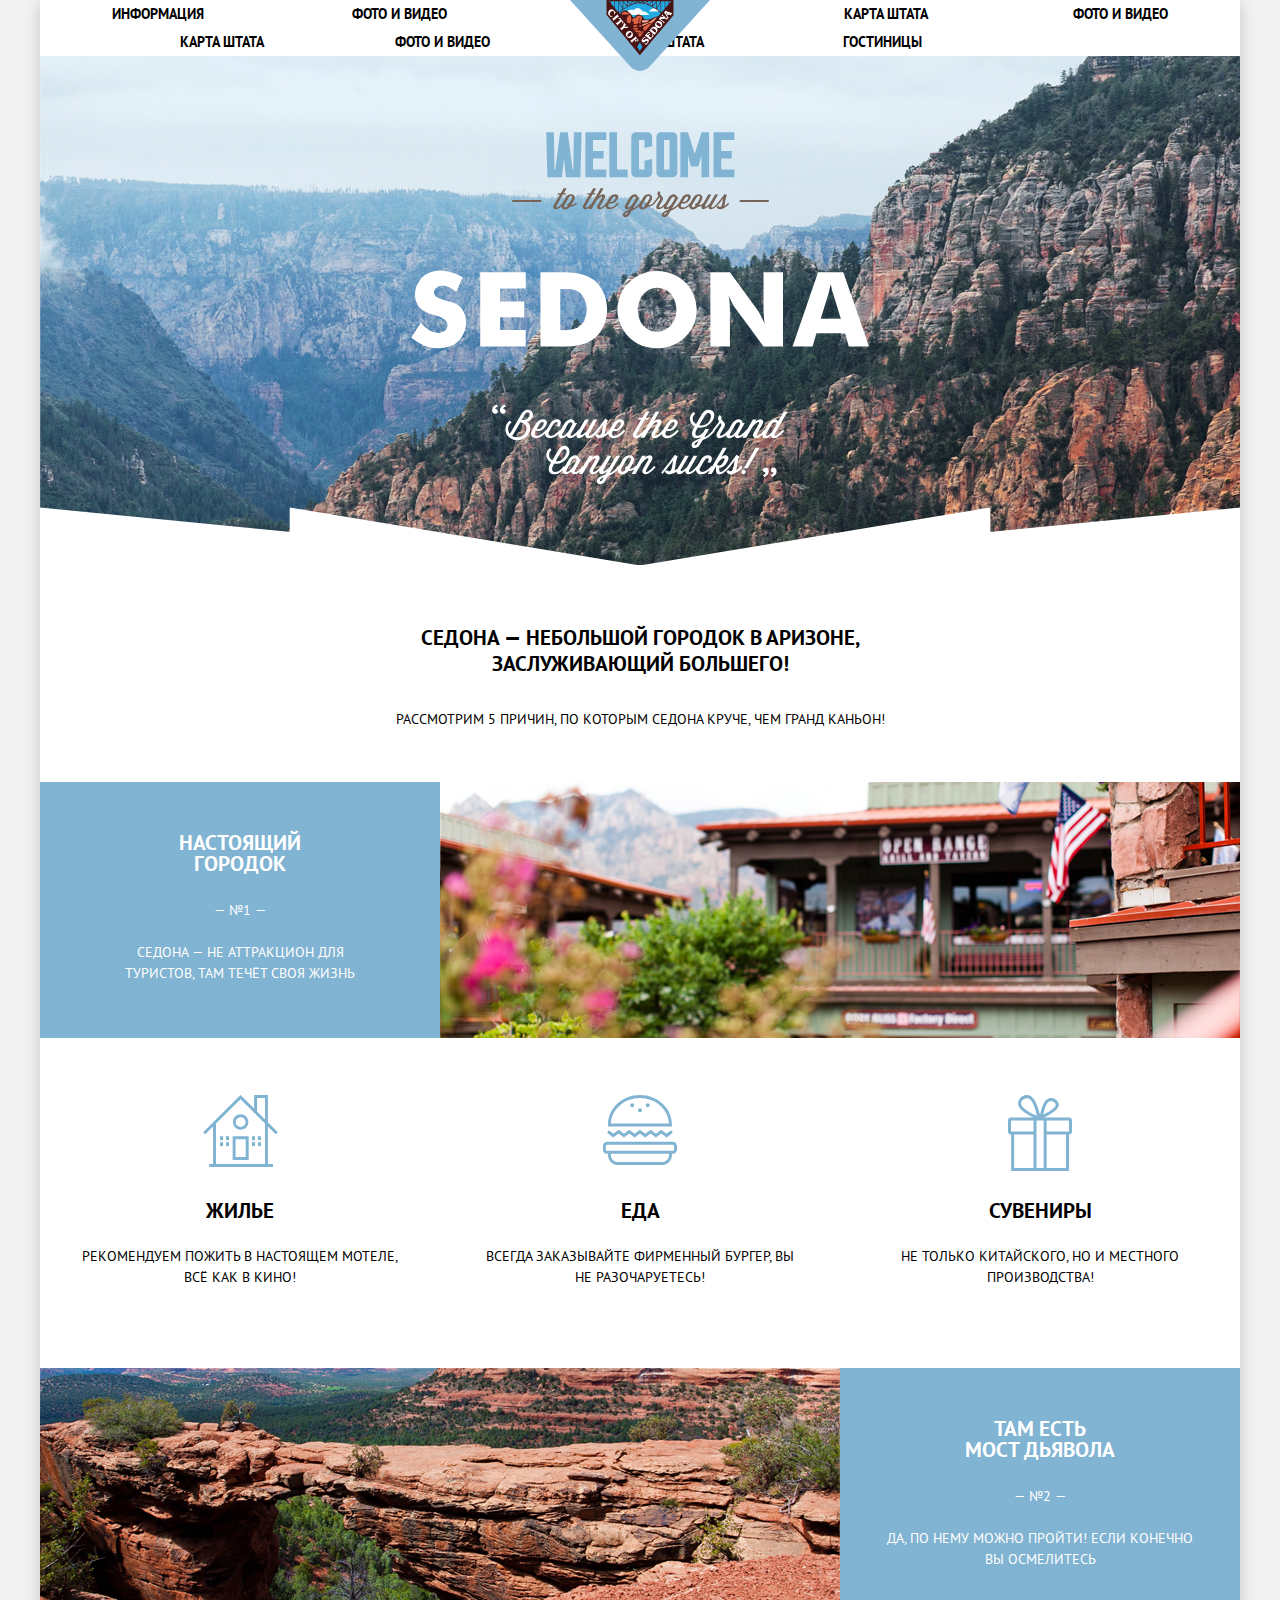
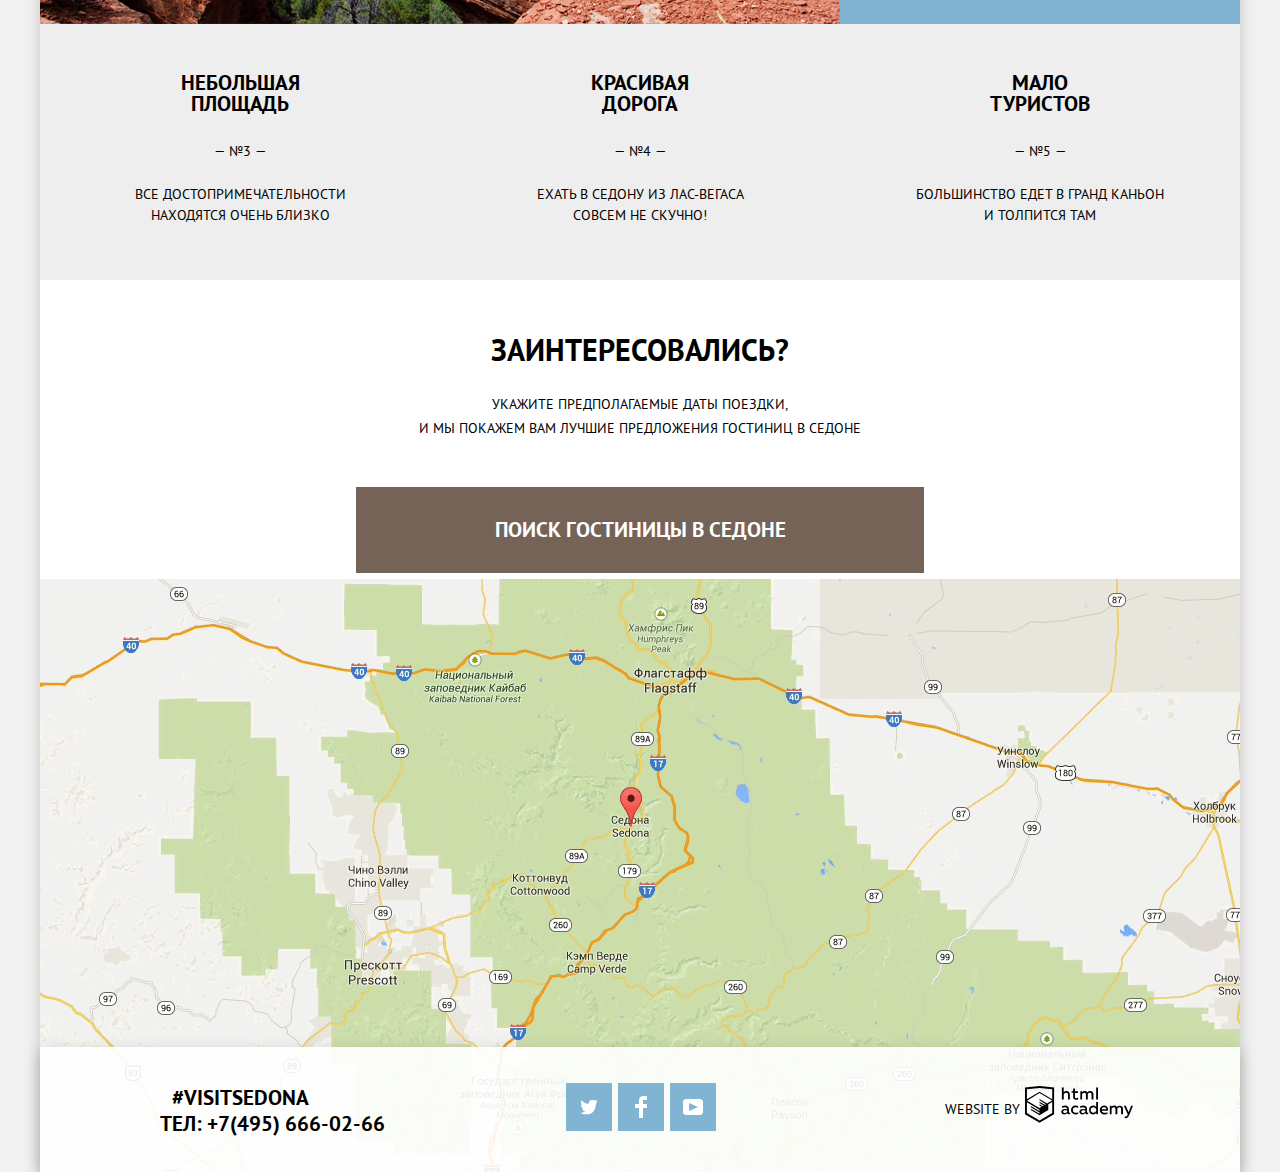
==== commit f0a37555: "Внесены изменения в разметку, в CSS" ====
--- a/index.html
+++ b/index.html
@@ -20,6 +20,10 @@
         </div>
         <ul class="site-navigation">
           <li><a href="#">Информация</a></li>
+          <li><a href="#">Фото и видео</a></li>
+          <li><a href="#">Карта штата</a></li>
+          <li><a href="#">Фото и видео</a></li>
+          <li><a href="#">Карта штата</a></li>
           <li><a href="#">Фото и видео</a></li>
           <li><a href="#">Карта штата</a></li>
           <li><a href="hotels.html">Гостиницы</a></li>
--- a/css/style.css
+++ b/css/style.css
@@ -1,3 +1,23 @@
+@font-face {
+  font-family: "PT Sans";
+  src:
+    url("../fonts/web/ptsans.woff") format("woff"),
+    url("../fonts/web/ptsans.woff2") format("woff2");
+
+    font-weight: normal;
+    font-style: normal;
+}
+
+@font-face {
+  font-family: "PT Sans";
+  src:
+    url("../fonts/web/ptsansbold.woff") format("woff"),
+    url("../fonts/web/ptsansbold.woff2") format("woff2");
+
+    font-weight: bold;
+    font-style: normal;
+}
+
 html {
   -webkit-box-sizing: border-box;
   box-sizing: border-box;
@@ -26,7 +46,7 @@
   margin: 0;
   padding: 0;
 
-  font-family: "PT Sans", Arial, sans-serif;
+  font-family: "PT Sans", "Arial", sans-serif;
   font-size: 14px;
   line-height: 21px;
   font-weight: 400;
@@ -106,26 +126,46 @@
   font-weight: 700;
   line-height: 26px;
   background-color: #ffffff;
+  width: 220px;
 }
 
 .site-navigation li:first-child,
 .site-navigation li:nth-child(2) {
   text-align: left;
-}
-
+  align-items: flex-start;
+}
+
+.site-navigation li:first-child {
+  margin-right: 20px;
+}
+
+.site-navigation li:nth-child(2) {
+  margin-right: 68px;
+}
+
+/*
 .site-navigation li:first-child,
 .site-navigation li:nth-child(4) {
-  width: 240px;
+  
 }
 
 .site-navigation li:nth-child(2),
 .site-navigation li:nth-child(3) {
-  width: 288px;
-}
-
+  /*width: 288px;
+}
+*/
 .site-navigation li:nth-child(3),
 .site-navigation li:nth-child(4) {
   text-align: right;
+  align-items: flex-end;
+}
+
+.site-navigation li:nth-child(3) {
+  margin-left: 68px;
+}
+
+.site-navigation li:nth-child(4) {
+  margin-left: 20px;
 }
 
 .site-navigation a {
@@ -223,7 +263,8 @@
   font-size: 21px;
   font-weight: 700;
   line-height: 21px;
-  padding: 33px 110px 8px 110px; /*120*/
+  padding: 33px 110px 8px 110px;
+  /*120*/
 }
 
 .real-town .feature-description {
@@ -251,7 +292,7 @@
 
 .features h2 {
   margin-top: 0;
-  padding: 48px 140px 10px 140px;
+  padding: 48px 130px 10px 130px;
   text-align: center;
 }
 
@@ -1028,7 +1069,8 @@
 }
 
 .filter-form {
-  padding: 28px 72px 17px 72px;   /*не трогать, точно по пиксельно*/
+  padding: 28px 72px 17px 72px;
+  /*не трогать, точно по пиксельно*/
   display: -webkit-box;
   display: -ms-flexbox;
   display: flex;
@@ -1111,7 +1153,7 @@
 
 .input-type-range {
   margin-top: 20px;
-  width: 300px;
+  width: 320px;
   height: 2px;
   background-color: #ababab;
   display: block;
@@ -1119,11 +1161,35 @@
 }
 
 .input-type-range .bar {
-  width: 85%;
+  width: 80%;
   height: 2px;
   background-color: #ffffff;
 }
-
+.range-button-left::before {
+  display: block;
+  content: url("../img/filter-button.svg");
+  width: 20px;
+  height: 23px;
+  position: absolute;
+  top: -9px;
+  left: 1px;
+  cursor: pointer;
+}
+.range-button-left:hover::before,
+.range-button-right:hover::before {
+ transform: scale(1.1, 1.1);
+}
+.range-button-right::before {
+  display: block;
+  content: url("../img/filter-button.svg");
+  width: 20px;
+  height: 23px;
+  position: absolute;
+  top: -9px;
+  left: 75%;
+  cursor: pointer;
+}
+/*
 .range-button-left::before {
   display: block;
   content: "";
@@ -1171,7 +1237,7 @@
   top: -10px;
   left: 251px;
 }
-
+*/
 .price-indicator .cost-per-day {
   padding-top: 0;
   text-align: left;
@@ -1236,11 +1302,14 @@
   /*-webkit-box-align: center;
   -ms-flex-align: center;*/
   align-items: center;
-  padding: 18px 70px 19px 70px;    /*не трогать*/
-}
+  padding: 18px 70px 19px 70px;
+  /*не трогать*/
+}
+
 .sort-list {
   padding-left: 0;
 }
+
 .sort .sort-list>li {
   display: inline;
   padding-top: 7px;
@@ -1254,16 +1323,19 @@
   margin-top: 0;
   margin-bottom: 0;
 }
+
 .sort .label-sort,
 .sort-list li {
   font-size: 12px;
   line-height: 18px;
 }
+
 .label-sort {
   padding-top: 5px;
   padding-left: 50px;
   padding-right: 37px;
 }
+
 .sort li {
   padding-top: 2px;
   padding-right: 30px;
@@ -1335,7 +1407,8 @@
   display: flex;
   -ms-flex-wrap: wrap;
   flex-wrap: wrap;
-  padding: 30px 70px 30px 72px;          /*не трогать*/
+  padding: 30px 70px 30px 72px;
+  /*не трогать*/
   border-bottom: 1px solid #e5e5e5;
 }
 
@@ -1376,7 +1449,7 @@
 .housing-type span,
 .booking-price span {
   text-align: left;
-margin-bottom: 10px;
+  margin-bottom: 10px;
 }
 
 .hotel-name:hover {
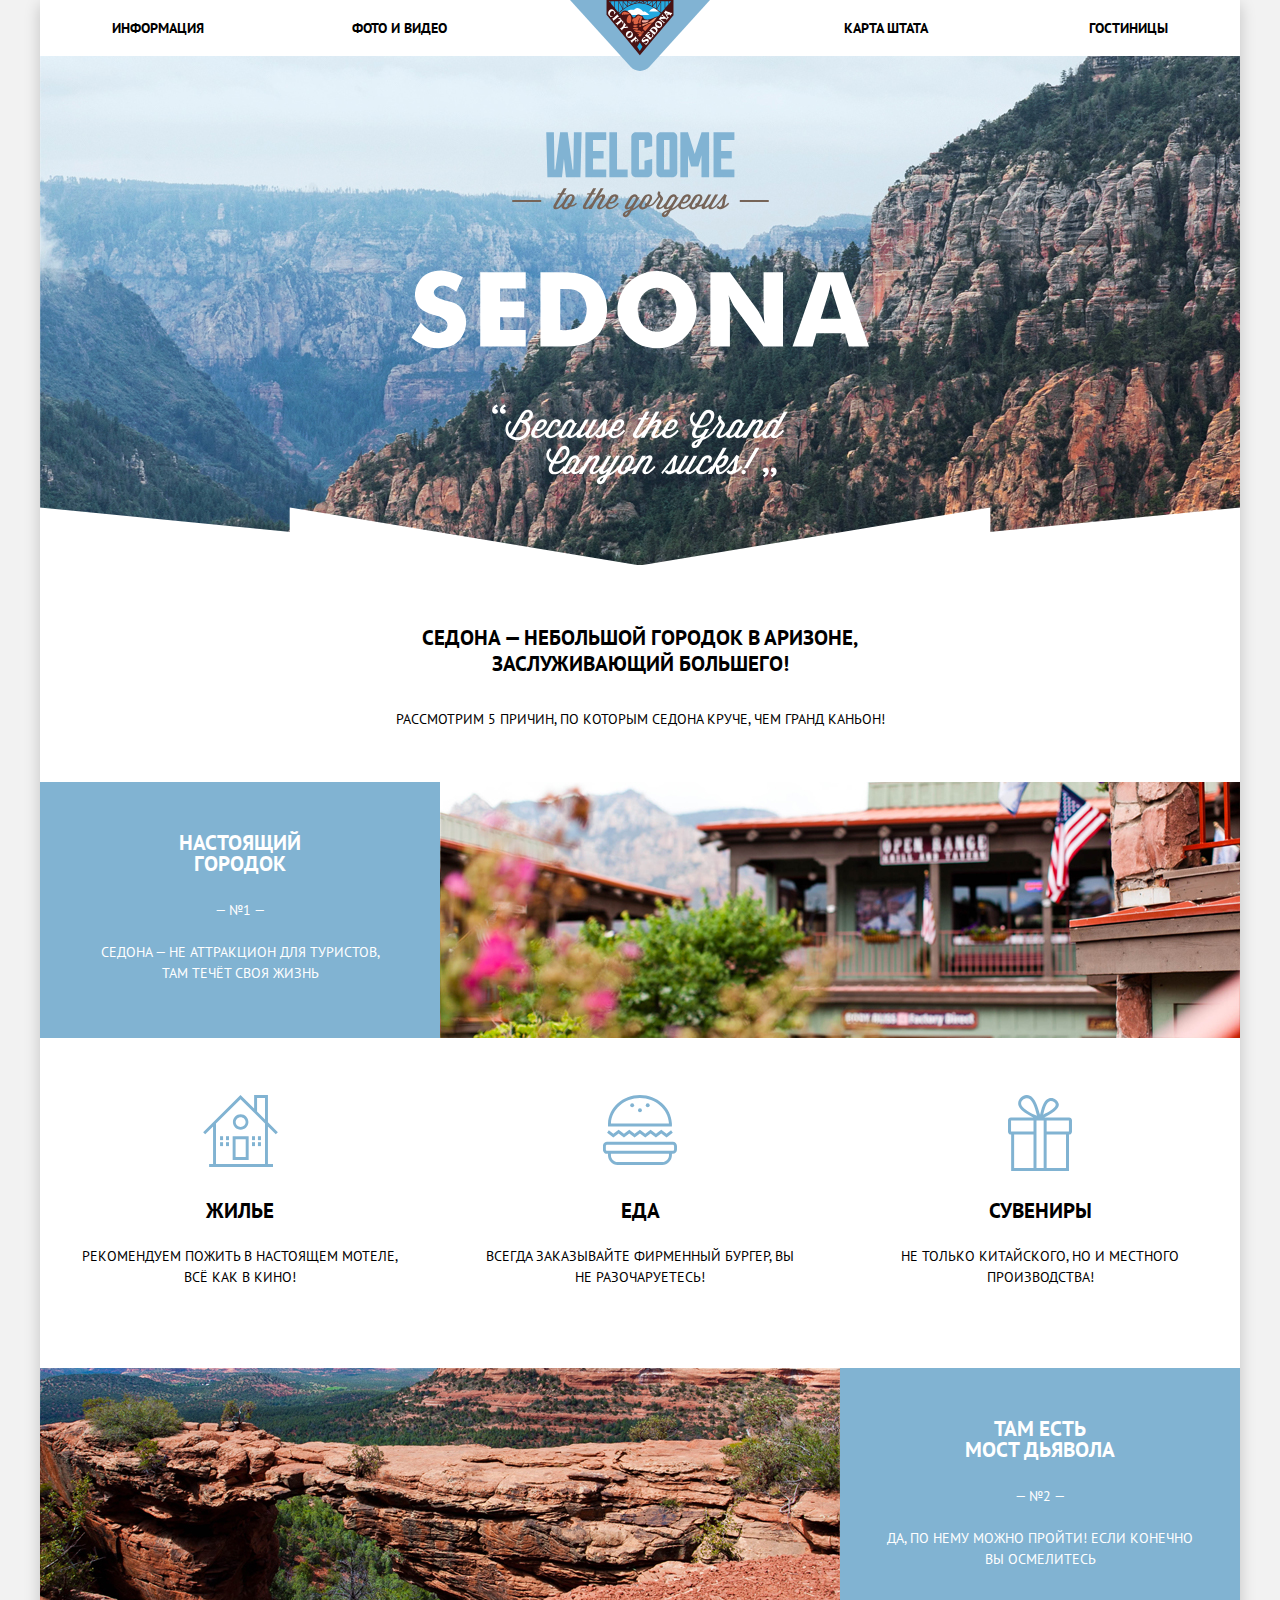
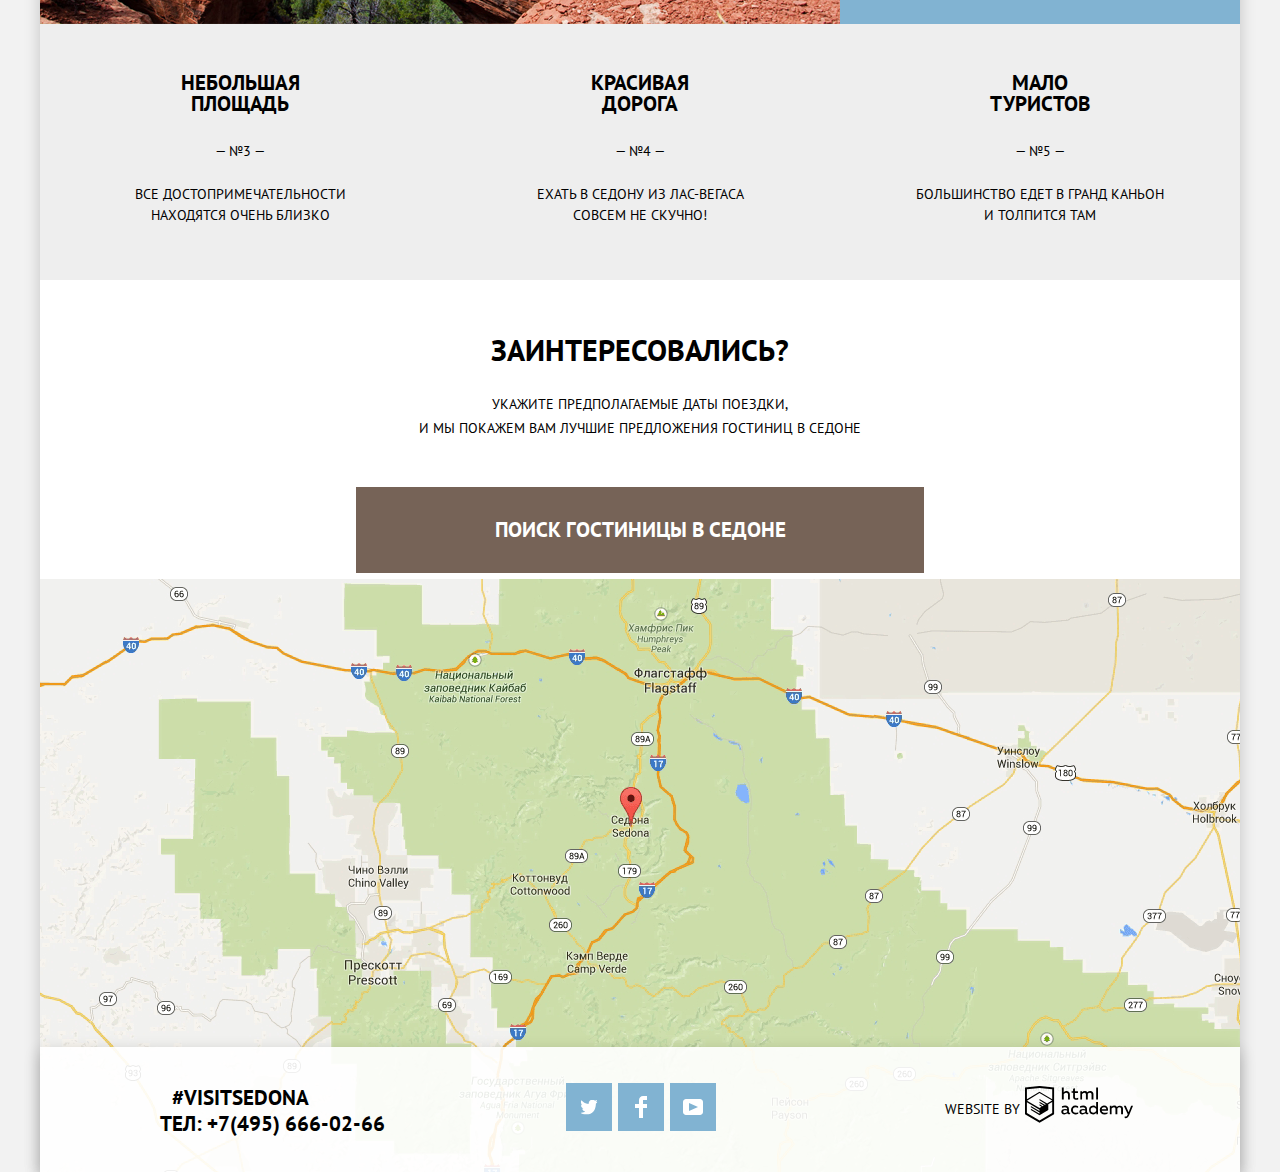
==== commit 1372f470: "Внесены изменения в CSS" ====
--- a/index.html
+++ b/index.html
@@ -20,10 +20,6 @@
         </div>
         <ul class="site-navigation">
           <li><a href="#">Информация</a></li>
-          <li><a href="#">Фото и видео</a></li>
-          <li><a href="#">Карта штата</a></li>
-          <li><a href="#">Фото и видео</a></li>
-          <li><a href="#">Карта штата</a></li>
           <li><a href="#">Фото и видео</a></li>
           <li><a href="#">Карта штата</a></li>
           <li><a href="hotels.html">Гостиницы</a></li>
--- a/css/style.css
+++ b/css/style.css
@@ -1,22 +1,3 @@
-@font-face {
-  font-family: "PT Sans";
-  src:
-    url("../fonts/web/ptsans.woff") format("woff"),
-    url("../fonts/web/ptsans.woff2") format("woff2");
-
-    font-weight: normal;
-    font-style: normal;
-}
-
-@font-face {
-  font-family: "PT Sans";
-  src:
-    url("../fonts/web/ptsansbold.woff") format("woff"),
-    url("../fonts/web/ptsansbold.woff2") format("woff2");
-
-    font-weight: bold;
-    font-style: normal;
-}
 
 html {
   -webkit-box-sizing: border-box;
@@ -108,8 +89,6 @@
 }
 
 .site-navigation {
-  padding: 0 72px;
-  height: 56px;
   display: -webkit-box;
   display: -ms-flexbox;
   display: flex;
@@ -119,16 +98,33 @@
   -ms-flex-align: center;
   align-items: center;
   margin: 0;
+  padding: 15px 72px 0 72px;
+  background-color: #ffffff;
 }
 
 .site-navigation li {
   font-size: 14px;
   font-weight: 700;
   line-height: 26px;
-  background-color: #ffffff;
-  width: 220px;
-}
-
+  width: 240px;
+  padding-bottom: 15px;
+}
+.site-navigation li:nth-child(4n+1) {
+  text-align: left;
+}
+.site-navigation li:nth-child(4n+2) {
+  text-align: left;
+  margin-right: 48px;
+}
+.site-navigation li:nth-child(4n+3) {
+  text-align: right;
+  margin-left: 48px;
+}
+.site-navigation li:nth-child(4n+4) {
+  text-align: right;
+}
+
+/*
 .site-navigation li:first-child,
 .site-navigation li:nth-child(2) {
   text-align: left;
@@ -143,17 +139,6 @@
   margin-right: 68px;
 }
 
-/*
-.site-navigation li:first-child,
-.site-navigation li:nth-child(4) {
-  
-}
-
-.site-navigation li:nth-child(2),
-.site-navigation li:nth-child(3) {
-  /*width: 288px;
-}
-*/
 .site-navigation li:nth-child(3),
 .site-navigation li:nth-child(4) {
   text-align: right;
@@ -167,7 +152,7 @@
 .site-navigation li:nth-child(4) {
   margin-left: 20px;
 }
-
+*/
 .site-navigation a {
   color: #000000;
 }
@@ -415,7 +400,7 @@
 .checkout-container,
 .number-container {
   margin-bottom: 29px;
-  width: 458px;
+  max-width: 460px;
   height: 38px;
   display: -webkit-box;
   display: -ms-flexbox;
@@ -426,16 +411,19 @@
   -ms-flex-wrap: wrap;
   flex-wrap: wrap;
 }
-
+.number-container {
+  justify-content: space-between;
+}
 .adults-container,
 .children-container {
   display: -webkit-box;
   display: -ms-flexbox;
   display: flex;
-  width: 229px;
+  width: 226px;
   -webkit-box-align: center;
   -ms-flex-align: center;
   align-items: center;
+  text-align: left;
 }
 
 .children-container {
@@ -450,19 +438,23 @@
 }
 
 .checkin-container label {
-  margin-right: 11px;
+  width: 112px;
+  text-align: left;
 }
 
 .checkout-container label {
-  margin-right: 8px;
+  width: 112px;
+  text-align: left;
 }
 
 .adults-container label {
-  margin-right: 40px;
+  width: 112px;
 }
 
 .children-container label {
-  margin-right: 27px;
+  width: 112px;
+  padding-right: 27px;
+  text-align: right;
 }
 
 .search-form input::-webkit-input-placeholder {
@@ -473,7 +465,6 @@
   background-color: #f2f2f2;
   outline: none;
   border: none;
-  margin-left: 12px;
 }
 
 .search-form input::-moz-placeholder {
@@ -484,7 +475,6 @@
   background-color: #f2f2f2;
   outline: none;
   border: none;
-  margin-left: 12px;
 }
 
 .search-form input:-ms-input-placeholder {
@@ -495,8 +485,7 @@
   background-color: #f2f2f2;
   outline: none;
   border: none;
-  margin-left: 12px;
-  width: 290px;
+  width: 308px; 
 }
 
 .search-form input::-ms-input-placeholder {
@@ -507,8 +496,7 @@
   background-color: #f2f2f2;
   outline: none;
   border: none;
-  margin-left: 12px;
-  width: 290px;
+  width: 308px;                     
 }
 
 .search-form input {
@@ -519,9 +507,8 @@
   background-color: #f2f2f2;
   outline: none;
   border: none;
-  margin-left: 12px;
   padding: 6px 0 14px 6px;
-  width: 290px;
+  width: 308px;                    
 }
 
 .search-form input::-webkit-input-placeholder {
@@ -532,7 +519,6 @@
   background-color: #f2f2f2;
   outline: none;
   border: none;
-  margin-left: 12px;
 }
 
 .search-form input::-moz-placeholder {
@@ -543,7 +529,6 @@
   background-color: #f2f2f2;
   outline: none;
   border: none;
-  margin-left: 12px;
 }
 
 .search-form input:-ms-input-placeholder {
@@ -554,8 +539,7 @@
   background-color: #f2f2f2;
   outline: none;
   border: none;
-  margin-left: 12px;
-  width: 290px;
+  width: 308px;         
 }
 
 .search-form input::-ms-input-placeholder {
@@ -566,8 +550,7 @@
   background-color: #f2f2f2;
   outline: none;
   border: none;
-  margin-left: 12px;
-  width: 290px;
+  width: 308px;            
 }
 
 .search-form input:hover::-webkit-input-placeholder {
@@ -738,15 +721,15 @@
   /* <-- Apparently some margin are still there even though it's hidden */
 }
 
-.search-form svg {
+.calendar-button svg {
   fill: #a9a9a9;
 }
 
-.search-form svg:hover {
+.calendar-button:hover svg {
   fill: #000000;
 }
 
-.search-form svg:active {
+.calendar-button:active svg {
   fill: #81b3d2;
 }
 
@@ -758,10 +741,6 @@
   height: 38px;
   width: 38px;
   position: relative;
-}
-
-.calendar-button {
-  fill: #a9a9a9;
 }
 
 .button-minus::after,
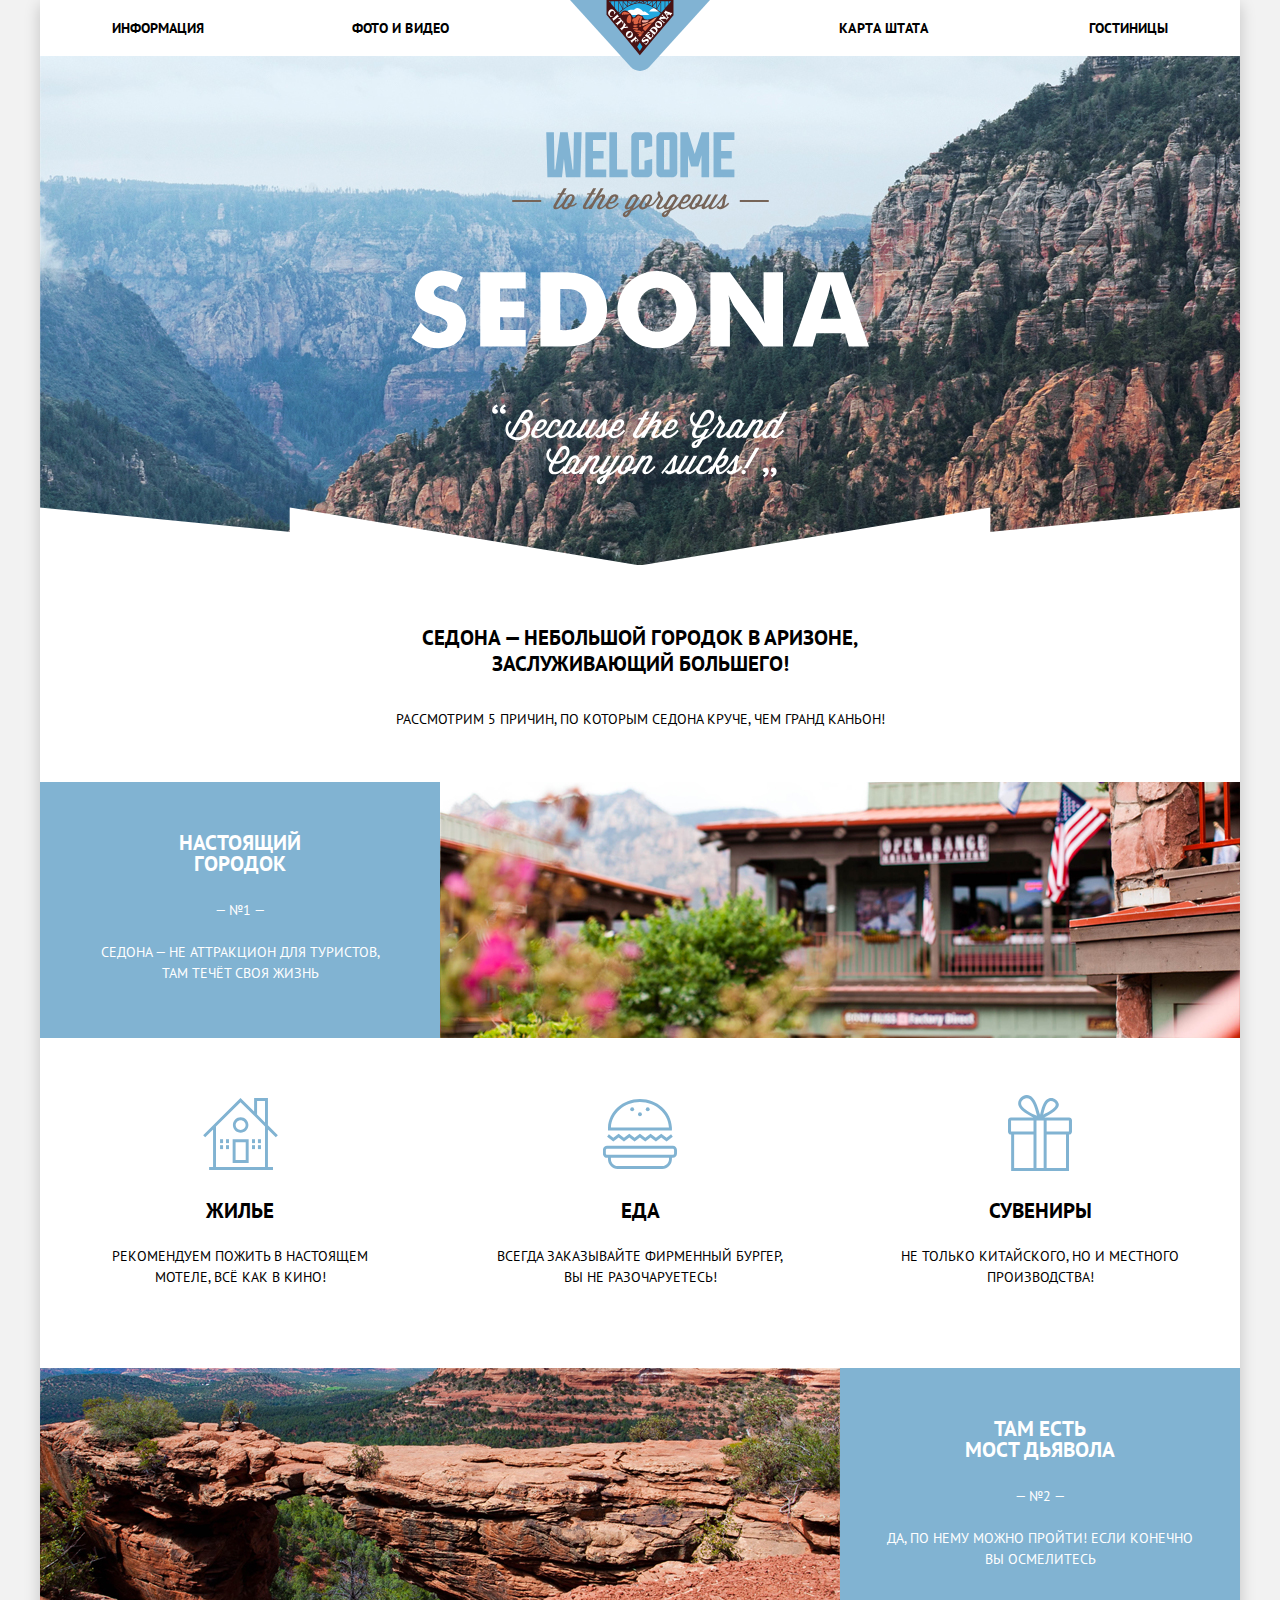
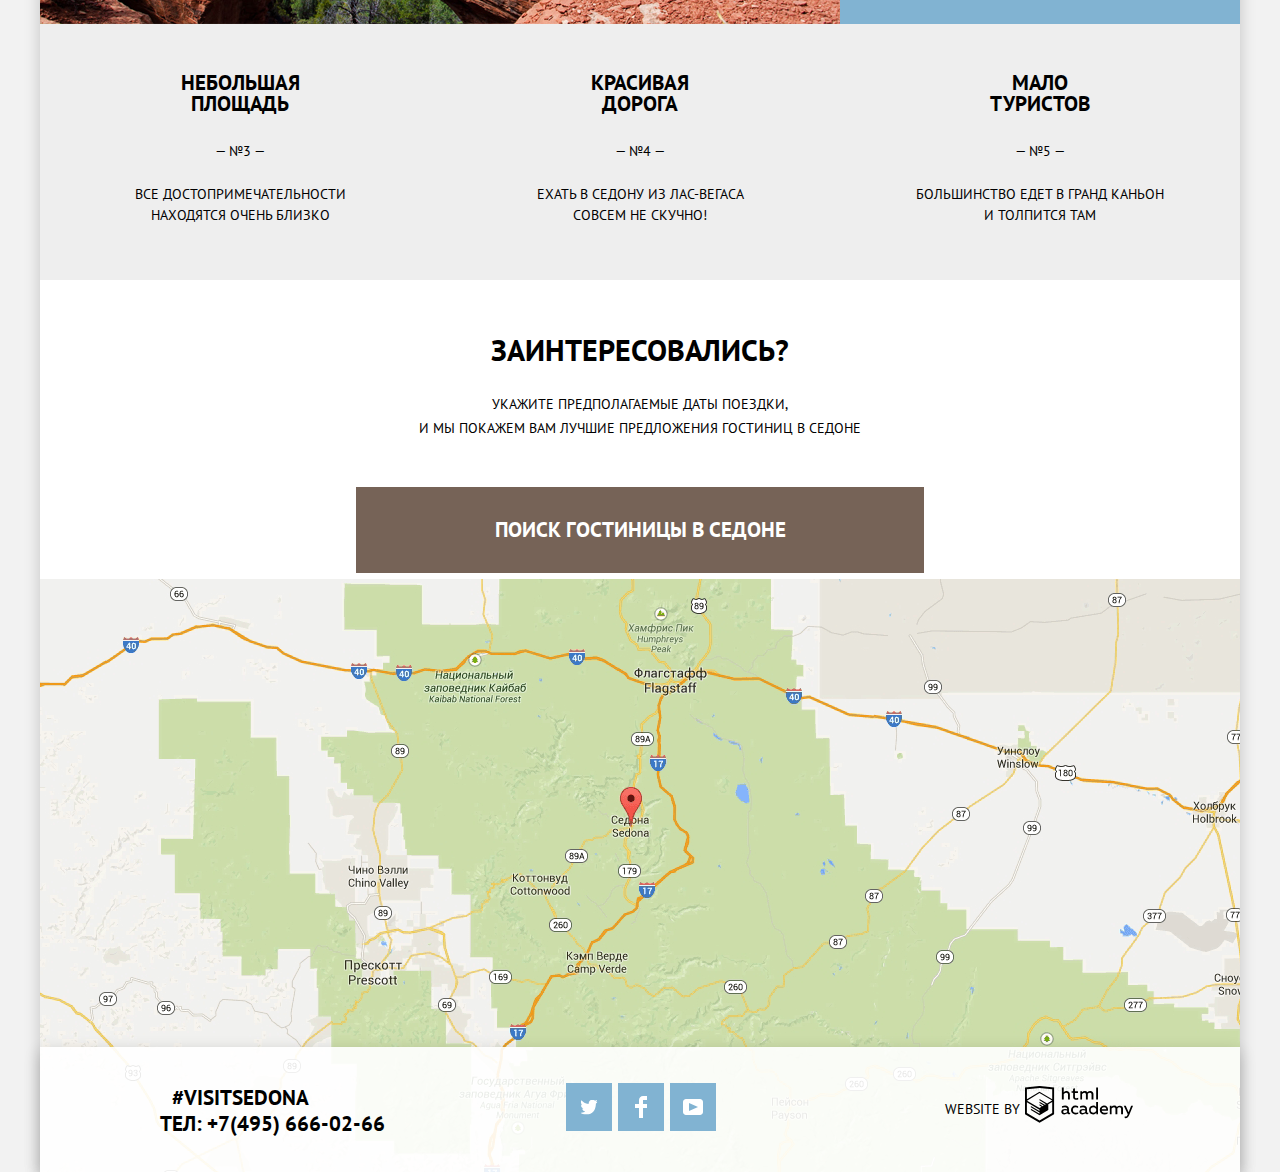
==== commit e62f9e74: "Внесены изменения в разметку, в CSS" ====
--- a/index.html
+++ b/index.html
@@ -6,7 +6,7 @@
   <title>HTML Academy: Седона</title>
   <link href="https://fonts.googleapis.com/css?family=PT+Sans:400,700&display=swap" rel="stylesheet">
   <link href="css/normalize.css" rel="stylesheet">
-  <link href="css/style.css" rel="stylesheet">
+  <link href="css/style.min.css" rel="stylesheet">
 </head>
 
 <body>
@@ -49,12 +49,12 @@
         <div class="additional-features">
           <div class="feature housing">
             <h2>Жилье</h2>
-            <p>Рекомендуем пожить в настоящем мотеле, всё как в кино!</p>
+            <p class="feature-housing-description">Рекомендуем пожить в настоящем мотеле, всё как в кино!</p>
           </div>
 
           <div class="feature meal">
             <h2>Еда</h2>
-            <p>Всегда заказывайте фирменный бургер, вы не разочаруетесь!</p>
+            <p class="feature-meal-description">Всегда заказывайте фирменный бургер, вы не разочаруетесь!</p>
           </div>
 
           <div class="feature souvenirs">
--- a/css/style.min.css
+++ b/css/style.min.css
@@ -0,0 +1 @@
+html{-webkit-box-sizing:border-box;box-sizing:border-box}*,*::before,*::after{-webkit-box-sizing:inherit;box-sizing:inherit}.visually-hidden{position:absolute;width:1px;height:1px;margin:-1px;border:0;padding:0;clip:rect(0 0 0 0);overflow:hidden}body{margin:0;padding:0;font-family:"PT Sans","Arial",sans-serif;font-size:14px;line-height:21px;font-weight:400;text-align:center;text-transform:uppercase;color:#000;background-color:#f2f2f2}a{text-decoration:none}.button{font-size:21px;line-height:26px;font-weight:700;color:#fff;border:0;border-width:0;text-transform:uppercase}.site-navigation,.social-list,.sort-list,.hotels-list{list-style:none}img{max-width:100%;height:auto}.header-index{position:absolute;top:0;width:1200px}.main-navigation{position:relative;height:56px;background-color:#fff}.logo{position:absolute;top:0;left:50%;-webkit-transform:translate(-50%,0);-ms-transform:translate(-50%,0);transform:translate(-50%,0);z-index:1000}.site-navigation{display:-webkit-box;display:-ms-flexbox;display:flex;-ms-flex-wrap:wrap;flex-wrap:wrap;-webkit-box-align:center;-ms-flex-align:center;align-items:center;margin:0;padding:15px 72px 0 72px;background-color:#fff}.site-navigation li{font-size:14px;font-weight:700;line-height:26px;width:240px;padding-bottom:15px}.site-navigation li:nth-child(4n+1){text-align:left}.site-navigation li:nth-child(4n+2){text-align:left;margin-right:48px;letter-spacing:.19px}.site-navigation li:nth-child(4n+3){text-align:right;margin-left:48px;letter-spacing:.5px}.site-navigation li:nth-child(4n+4){text-align:right}.site-navigation a{color:#000}.site-navigation a:hover,.site-navigation a:focus{color:#81b3d2}.site-navigation a:active{color:rgba(0,0,0,.3)}.site-navigation .current-page{color:#766357}.page-wrapper{width:1200px;margin:0 auto;-webkit-box-shadow:0 5px 15px 0 rgba(0,11,11,.2);box-shadow:0 5px 15px 0 rgba(0,11,11,.2);position:relative}.intro{background-color:#40759e;background-image:url(../img/polygon.png),url(../img/intro-bg.jpg);background-position:center 507px,top center;background-repeat:no-repeat,no-repeat;min-height:725px}.intro img{margin:132px auto 27px auto}.text-intro{background-color:#fff;margin-top:47px;padding-top:60px}.text-intro .title-intro{font-size:21px;line-height:26px;font-weight:700;padding:0 340px 29px 340px;margin:0 auto}.text-intro p{line-height:26px;margin:0 auto;padding-bottom:50px}.additional-features{background-color:#fff}.additional-features .feature{min-height:330px;max-width:400px}.additional-features .housing{background-image:url(../img/icon-housing.svg);background-position:center 60px;background-repeat:no-repeat}.additional-features .meal{background-image:url(../img/icon-burger.svg);background-position:center 61px;background-repeat:no-repeat}.additional-features .souvenirs{background-image:url(../img/icon-gift.svg);background-position:center 57px;background-repeat:no-repeat}.feature-housing-description{margin-left:30px;margin-right:30px}.feature-meal-description{margin-left:15px;margin-right:15px}.real-town h2,.devil-bridge h2{font-size:21px;font-weight:700;line-height:21px;padding:33px 110px 8px 110px}.real-town .feature-description{padding:7px 60px 0 60px}.devil-bridge .feature-description{padding:7px 39px 0 39px}.additional-features h2{padding-top:145px;margin-bottom:0}.additional-features p{padding:25px 40px 0 40px;margin-top:0}.features{position:relative;z-index:3}.features h2{margin-top:0;padding:48px 130px 10px 130px;text-align:center}.features p{padding:8px 75px}.features p:not.feature:nth-child(2) p{padding:0 65px}.real-town,.additional-features,.devil-bridge,.features{display:-webkit-box;display:-ms-flexbox;display:flex;-ms-flex-wrap:wrap;flex-wrap:wrap}.real-town .info,.devil-bridge .info{color:#fff;background-color:#81b3d2;min-height:256px;width:400px}.features{background-color:#eee}.features .feature{min-height:256px;width:400px}.booking{max-width:1200px;background-color:#fff;margin:0 auto;position:relative}.map{background-image:url(../img/map.png);background-position:bottom center;background-repeat:no-repeat}.booking h2{font-size:30px;line-height:36px;font-weight:700;padding-top:52px;margin-top:0;margin-bottom:0;position:relative;z-index:3;background-color:#fff}.booking p{padding-top:24px;padding-bottom:47px;margin-top:0;margin-bottom:0;line-height:24px;position:relative;z-index:3;background-color:#fff}.booking .openform-button{background-color:#766357;padding:30px 100px;position:relative;z-index:3;border:none;width:568px}.booking .openform-button:hover,.booking .openform-button:focus{background-color:#604e43}.booking .openform-button:active{color:rgba(255,255,255,.3);background-color:#503e33}.search-form{background-color:#fff;padding:55px 54px 54px 54px;display:-webkit-box;display:-ms-flexbox;display:flex;position:absolute;top:293px;left:50%;margin:0 auto;-webkit-transform:translate(-50%,0);-ms-transform:translate(-50%,0);transform:translate(-50%,0);-webkit-box-shadow:0 7px 15px 0 rgba(0,1,1,.15);box-shadow:0 7px 15px 0 rgba(0,1,1,.15);display:block;z-index:2;width:568px}.checkin-container,.checkout-container,.number-container{margin-bottom:29px;max-width:460px;height:38px;display:-webkit-box;display:-ms-flexbox;display:flex;-webkit-box-align:center;-ms-flex-align:center;align-items:center;-ms-flex-wrap:wrap;flex-wrap:wrap}.number-container{-webkit-box-pack:justify;-ms-flex-pack:justify;justify-content:space-between}.adults-container,.children-container{display:-webkit-box;display:-ms-flexbox;display:flex;width:226px;-webkit-box-align:center;-ms-flex-align:center;align-items:center;text-align:left}.children-container{-webkit-box-pack:end;-ms-flex-pack:end;justify-content:flex-end}.search-form label{line-height:26px;font-weight:700}.checkin-container label{width:112px;text-align:left}.checkout-container label{width:112px;text-align:left}.adults-container label{width:112px}.children-container label{width:112px;padding-right:27px;text-align:right}.search-form input::-webkit-input-placeholder{color:#000;font-size:14px;line-height:26px;font-weight:700;background-color:#f2f2f2;outline:none;border:none}.search-form input::-moz-placeholder{color:#000;font-size:14px;line-height:26px;font-weight:700;background-color:#f2f2f2;outline:none;border:none}.search-form input:-ms-input-placeholder{color:#000;font-size:14px;line-height:26px;font-weight:700;background-color:#f2f2f2;outline:none;border:none;width:308px}.search-form input::-ms-input-placeholder{color:#000;font-size:14px;line-height:26px;font-weight:700;background-color:#f2f2f2;outline:none;border:none;width:308px}.search-form input{color:#000;font-size:14px;line-height:26px;font-weight:700;background-color:#f2f2f2;outline:none;border:none;padding:6px 0 14px 6px;width:308px}.search-form input::-webkit-input-placeholder{color:#000;font-size:14px;line-height:26px;font-weight:700;background-color:#f2f2f2;outline:none;border:none}.search-form input::-moz-placeholder{color:#000;font-size:14px;line-height:26px;font-weight:700;background-color:#f2f2f2;outline:none;border:none}.search-form input:-ms-input-placeholder{color:#000;font-size:14px;line-height:26px;font-weight:700;background-color:#f2f2f2;outline:none;border:none;width:308px}.search-form input::-ms-input-placeholder{color:#000;font-size:14px;line-height:26px;font-weight:700;background-color:#f2f2f2;outline:none;border:none;width:308px}.search-form input:hover::-webkit-input-placeholder{background-color:#ebebeb}.search-form input:hover::-moz-placeholder{background-color:#ebebeb}.search-form input:hover:-ms-input-placeholder{background-color:#ebebeb}.search-form input:hover::-ms-input-placeholder{background-color:#ebebeb}.search-form input:hover[type=text],.search-form input:hover[type=number],.search-form input:hover::placeholder{background-color:#ebebeb}.search-form input:hover::-webkit-input-placeholder{background-color:#ebebeb}.search-form input:hover::-moz-placeholder{background-color:#ebebeb}.search-form input:hover:-ms-input-placeholder{background-color:#ebebeb}.search-form input:hover::-ms-input-placeholder{background-color:#ebebeb}.search-form input:focus::-webkit-input-placeholder{background-color:#fff;outline:2px solid #f2f2f2}.search-form input:focus::-moz-placeholder{background-color:#fff;outline:2px solid #f2f2f2}.search-form input:focus:-ms-input-placeholder{background-color:#fff;outline:2px solid #f2f2f2}.search-form input:focus::-ms-input-placeholder{background-color:#fff;outline:2px solid #f2f2f2}.search-form input:focus[type=text],.search-form input:focus[type=number],.search-form input:focus::placeholder{background-color:#fff;outline:2px solid #f2f2f2}.search-form input:focus::-webkit-input-placeholder{background-color:#fff;outline:2px solid #f2f2f2}.search-form input:focus::-moz-placeholder{background-color:#fff;outline:2px solid #f2f2f2}.search-form input:focus:-ms-input-placeholder{background-color:#fff;outline:2px solid #f2f2f2}.search-form input:focus::-ms-input-placeholder{background-color:#fff;outline:2px solid #f2f2f2}.search-form input::-webkit-input-placeholder{width:308px;padding:6px 0 6px 6px}.search-form input::-moz-placeholder{width:308px;padding:6px 0 6px 6px}.search-form input:-ms-input-placeholder{width:308px;padding:6px 0 6px 6px}.search-form input::-ms-input-placeholder{width:308px;padding:6px 0 6px 6px}.search-form input[type=text],.search-form input::placeholder{width:308px;padding:6px 0 6px 16px}.search-form input::-webkit-input-placeholder{width:308px;padding:6px 0}.search-form input::-moz-placeholder{width:308px;padding:6px 0}.search-form input:-ms-input-placeholder{width:308px;padding:6px 0}.search-form input::-ms-input-placeholder{width:308px;padding:6px 0}.search-form input::placeholder{padding-left:12px}.search-form input::-webkit-input-placeholder{padding-left:12px}.search-form input::-moz-placeholder{padding-left:12px}.search-form input:-ms-input-placeholder{padding-left:12px}.search-form input::-ms-input-placeholder{padding-left:12px}.search-form input[type=number]{width:38px;height:38px;text-align:center;margin-left:0;padding:0;-moz-appearance:textfield}input::-webkit-outer-spin-button,input::-webkit-inner-spin-button{-webkit-appearance:none;margin:0}.calendar-button svg{fill:#a9a9a9}.calendar-button:hover svg{fill:#000}.calendar-button:active svg{fill:#81b3d2}.calendar-button,.button-minus,.button-plus{border:none;outline:none;height:38px;width:38px;position:relative}.button-minus::after,.button-plus::after,.button-plus::before{position:absolute;top:18px;left:15px;content:'';display:block;width:12px;height:3px;background-color:#a9a9a9}.button-plus::before{-webkit-transform:rotate(90deg);-ms-transform:rotate(90deg);transform:rotate(90deg)}.button-minus:hover:after,.button-plus:hover:before,.button-plus:hover:after{background-color:#000}.button-minus:active:after,.button-plus:active:before,.button-plus:active:after{background-color:#81b3d2}.search-form .sendform-button{margin-top:26px;background-color:#81b3d2;padding:16px 0;width:100%}.search-form .sendform-button:hover,.search-form .sendform-button:focus{background-color:#669ec0}.search-form .sendform-button:active{color:rgba(255,255,255,.3);background-color:#5496bd}@-webkit-keyframes bounce{from{-webkit-transform:translate(-50%,-400px);transform:translate(-50%,-400px)}to{-webkit-transform:translate(-50%,0);transform:translate(-50%,0)}}@keyframes bounce{from{-webkit-transform:translate(-50%,-400px);transform:translate(-50%,-400px)}to{-webkit-transform:translate(-50%,0);transform:translate(-50%,0)}}@-webkit-keyframes shake{0%,100%{-webkit-transform:translateX(-50%);transform:translateX(-50%)}10%,30%,50%,70%,90%{-webkit-transform:translateX(-51%);transform:translateX(-51%)}20%,40%,60%,80%{-webkit-transform:translateX(-49%);transform:translateX(-49%)}}@keyframes shake{0%,100%{-webkit-transform:translateX(-50%);transform:translateX(-50%)}10%,30%,50%,70%,90%{-webkit-transform:translateX(-51%);transform:translateX(-51%)}20%,40%,60%,80%{-webkit-transform:translateX(-49%);transform:translateX(-49%)}}.search-form-show{display:block;-webkit-animation:bounce 0.6s;animation:bounce 0.6s}.search-form-hide{display:none}.search-form-error{-webkit-animation:shake 0.6s;animation:shake 0.6s}.footer-index{position:absolute;bottom:0;width:1200px;-webkit-box-shadow:0 5px 15px 0 rgba(0,11,11,.2);box-shadow:0 5px 15px 0 rgba(0,11,11,.2)}footer{background-color:rgba(255,255,255,.9);display:-webkit-box;display:-ms-flexbox;display:flex;-ms-flex-wrap:wrap;flex-wrap:wrap;-webkit-box-pack:justify;-ms-flex-pack:justify;justify-content:space-between;-webkit-box-align:center;-ms-flex-align:center;align-items:center}.contacts{padding-left:120px}.contacts .hashtag{margin-top:38px;margin-bottom:0;padding-left:12px}.contacts .tel{margin-top:0;margin-bottom:35px}footer .hashtag,footer .tel{font-size:21px;line-height:26px;font-weight:700;color:#000;text-align:left}.tel a[href^="tel:"]{color:#000}.social-list{display:-webkit-box;display:-ms-flexbox;display:flex;-ms-flex-wrap:wrap;flex-wrap:wrap;-webkit-box-pack:justify;-ms-flex-pack:justify;justify-content:space-between;padding-left:0;padding-right:42px;padding-bottom:5px;-webkit-box-align:center;-ms-flex-align:center;align-items:center}.social-icon{display:block;width:46px;height:48px;fill:#fff;background-color:#81b3d2;position:relative;margin-right:6px}.social-icon img{position:absolute;top:50%;left:50%;-webkit-transform:translate(-50%,-50%);-ms-transform:translate(-50%,-50%);transform:translate(-50%,-50%)}.social-icon:hover,.social-icon:focus{background-color:#669ec0}.social-icon:active{background-color:#5496bd}.social-icon:active img{opacity:.3}.copyright{display:-webkit-box;display:-ms-flexbox;display:flex;-ms-flex-wrap:wrap;flex-wrap:wrap;-webkit-box-align:center;-ms-flex-align:center;align-items:center;padding-right:100px}.copyright p{line-height:26px;display:block;margin-right:5px}.copyright-link:hover svg{fill:#81b3d2}.copyright-link:active svg{fill:#bdbbbc}.filter{background-color:#81b3d2;background-image:url(../img/filter-bg.jpg);background-position:top center;background-repeat:no-repeat;color:#fff;line-height:21px;min-height:217px}.filter h1{margin-top:0}.filter-form{padding:28px 72px 17px 72px;display:-webkit-box;display:-ms-flexbox;display:flex;-ms-flex-wrap:wrap;flex-wrap:wrap}.filter legend{font-size:16px;font-weight:700;line-height:21px;padding-left:-6px}.filter .infrastructure,.filter .housing-type{border:none;text-align:left;margin-right:105px;padding-left:0}.filter .price-indicator{border:none;margin-left:auto;padding:0;min-width:330px;padding-top:10px;padding-left:14px}.infrastructure label,.housing-type label{padding-left:37px;padding-top:20px;padding-bottom:6px;display:block;position:relative;cursor:pointer;-webkit-user-select:none;-moz-user-select:none;-ms-user-select:none;user-select:none}.filter .infrastructure,.filter .housing-type{position:relative}.infrastructure input:checked+label::before,.housing-type input:checked+label::before{content:url(../img/checkbox-on.svg);margin-right:12px;margin-left:15px;position:absolute;top:40%;left:-15px}.infrastructure label::before,.housing-type label::before{content:url(../img/checkbox-off.svg);margin-right:12px;margin-left:15px;position:absolute;top:40%;left:-15px}.infrastructure input:disabled+label::before,.housing-type input:disabled+label::before{-webkit-filter:brightness(0) opacity(.2);filter:brightness(0) opacity(.2)}input[type="checkbox"],input[type="range"]{display:none}.input-type-range{margin-top:20px;width:320px;height:2px;background-color:#ababab;display:block;position:relative}.input-type-range .bar{width:80%;height:2px;background-color:#fff}.range-button-left::before{display:block;content:url(../img/filter-button.svg);width:20px;height:23px;position:absolute;top:-9px;left:1px;cursor:pointer}.range-button-left:hover::before,.range-button-right:hover::before{-webkit-transform:scale(1.1,1.1);-ms-transform:scale(1.1,1.1);transform:scale(1.1,1.1)}.range-button-right::before{display:block;content:url(../img/filter-button.svg);width:20px;height:23px;position:absolute;top:-9px;left:260px;cursor:pointer}.price-indicator .cost-per-day{padding-top:0;text-align:left;padding-left:5px}.price-container{border:2px solid #fff;border-radius:2px;width:318px;padding:6px 50px 6px 65px;position:relative;display:-webkit-box;display:-ms-flexbox;display:flex;-webkit-box-pack:justify;-ms-flex-pack:justify;justify-content:space-between}.price-container .min-price{padding-right:97px}.price-container .min-price::after{content:"";width:2px;height:22px;background-color:#fff;display:block;position:absolute;top:5px;left:155px}.price-container span{display:inline-block;vertical-align:baseline}.filter-button{font-size:14px;font-weight:400;line-height:21px;background-color:transparent;border:2px solid #fff;padding:5.5px 35px;margin-top:30px;border-radius:2px}.filter .filter-button:hover{color:#000;background-color:#fff}.sort{background-color:#fff;display:-webkit-box;display:-ms-flexbox;display:flex;-ms-flex-wrap:wrap;flex-wrap:wrap;-webkit-box-align:center;-ms-flex-align:center;align-items:center;padding:18px 70px 19px 70px}.sort-list{padding-left:0}.sort .sort-list>li{display:inline;padding-top:7px}.sort p:first-child{font-size:21px;font-weight:700;line-height:26px;margin-top:0;margin-bottom:0}.sort .label-sort,.sort-list li{font-size:12px;line-height:18px}.label-sort{padding-top:5px;padding-left:50px;padding-right:37px}.sort li{padding-top:2px;padding-right:30px}.sort .sort-pointer{margin-left:auto}.sort-list a{color:rgba(0,0,0,.3);border-bottom:1px dotted #81b3d2}.sort-list a:hover,.sort-list a:focus{color:#81b3d2}.sort-list a:active{color:#000;border-bottom:none}.sort-list .current{color:#81b3d2;border-bottom:none}.sort-pointer svg{fill:rgba(0,0,0,.3)}.sort-pointer-link:hover svg{fill:#231f20}.sort-pointer-link:active svg{fill:#81b3d2}.sort-pointer-current svg{fill:#81b3d2;margin-left:10px}.hotels-available{background-color:#fefefe;padding:0}.hotels-available h2{padding-top:0;margin-top:0}.hotels-list{padding-left:0;margin:0}.hotels-list li{display:-webkit-box;display:-ms-flexbox;display:flex;-ms-flex-wrap:wrap;flex-wrap:wrap;padding:30px 70px 30px 72px;border-bottom:1px solid #e5e5e5}.hotels-list li:first-child{border-top:1px solid #e5e5e5}.hotels-list img,.hotels-list .info-hotel,.hotels-list .rating{display:inline-block;vertical-align:baseline}.info-hotel{margin-left:30px}.hotel-name h3{font-size:21px;font-weight:700;line-height:26px;color:#000;margin:0 auto;margin-bottom:2px;text-align:left;display:block}.housing-type,.booking-price{text-align:left;display:inline-block;margin-right:3px;vertical-align:baseline}.housing-type span,.booking-price span{text-align:left;margin-bottom:10px}.hotel-name:hover{color:#81b3d2}.hotel-name:active{color:rgba(0,0,0,.3)}.booking-details-button,.start-booking-button{font-weight:700;line-height:21px;color:#fff;text-align:center;margin-top:17px;display:block}.hotels-list.booking-details-button,.hotels-list.start-booking-button{color:#fff}.booking-details-button{background:#81b3d2;padding:3px 17px}.booking-details-button:hover,.booking-details-button:focus{background:#669ec0}.booking-details-button:active{color:rgba(255,255,255,.3);background:#5496bd}.start-booking-button{background:#766357;padding:3px 17px}.start-booking-button:hover,.start-booking-button:focus{background:#604e43}.start-booking-button:active{color:rgba(255,255,255,.3);background:#503e33}.rating{width:110px;height:27px;height:24.5px;background-color:#f2f2f2;padding-top:3px}.rating-container{margin-left:auto;display:-webkit-box;display:-ms-flexbox;display:flex;-webkit-box-pack:justify;-ms-flex-pack:justify;justify-content:space-between;-webkit-box-orient:vertical;-webkit-box-direction:normal;-ms-flex-direction:column;flex-direction:column}.icon-star-container{text-align:right}.rating-container .icon-star:after{content:url(../img/icon-star.svg)}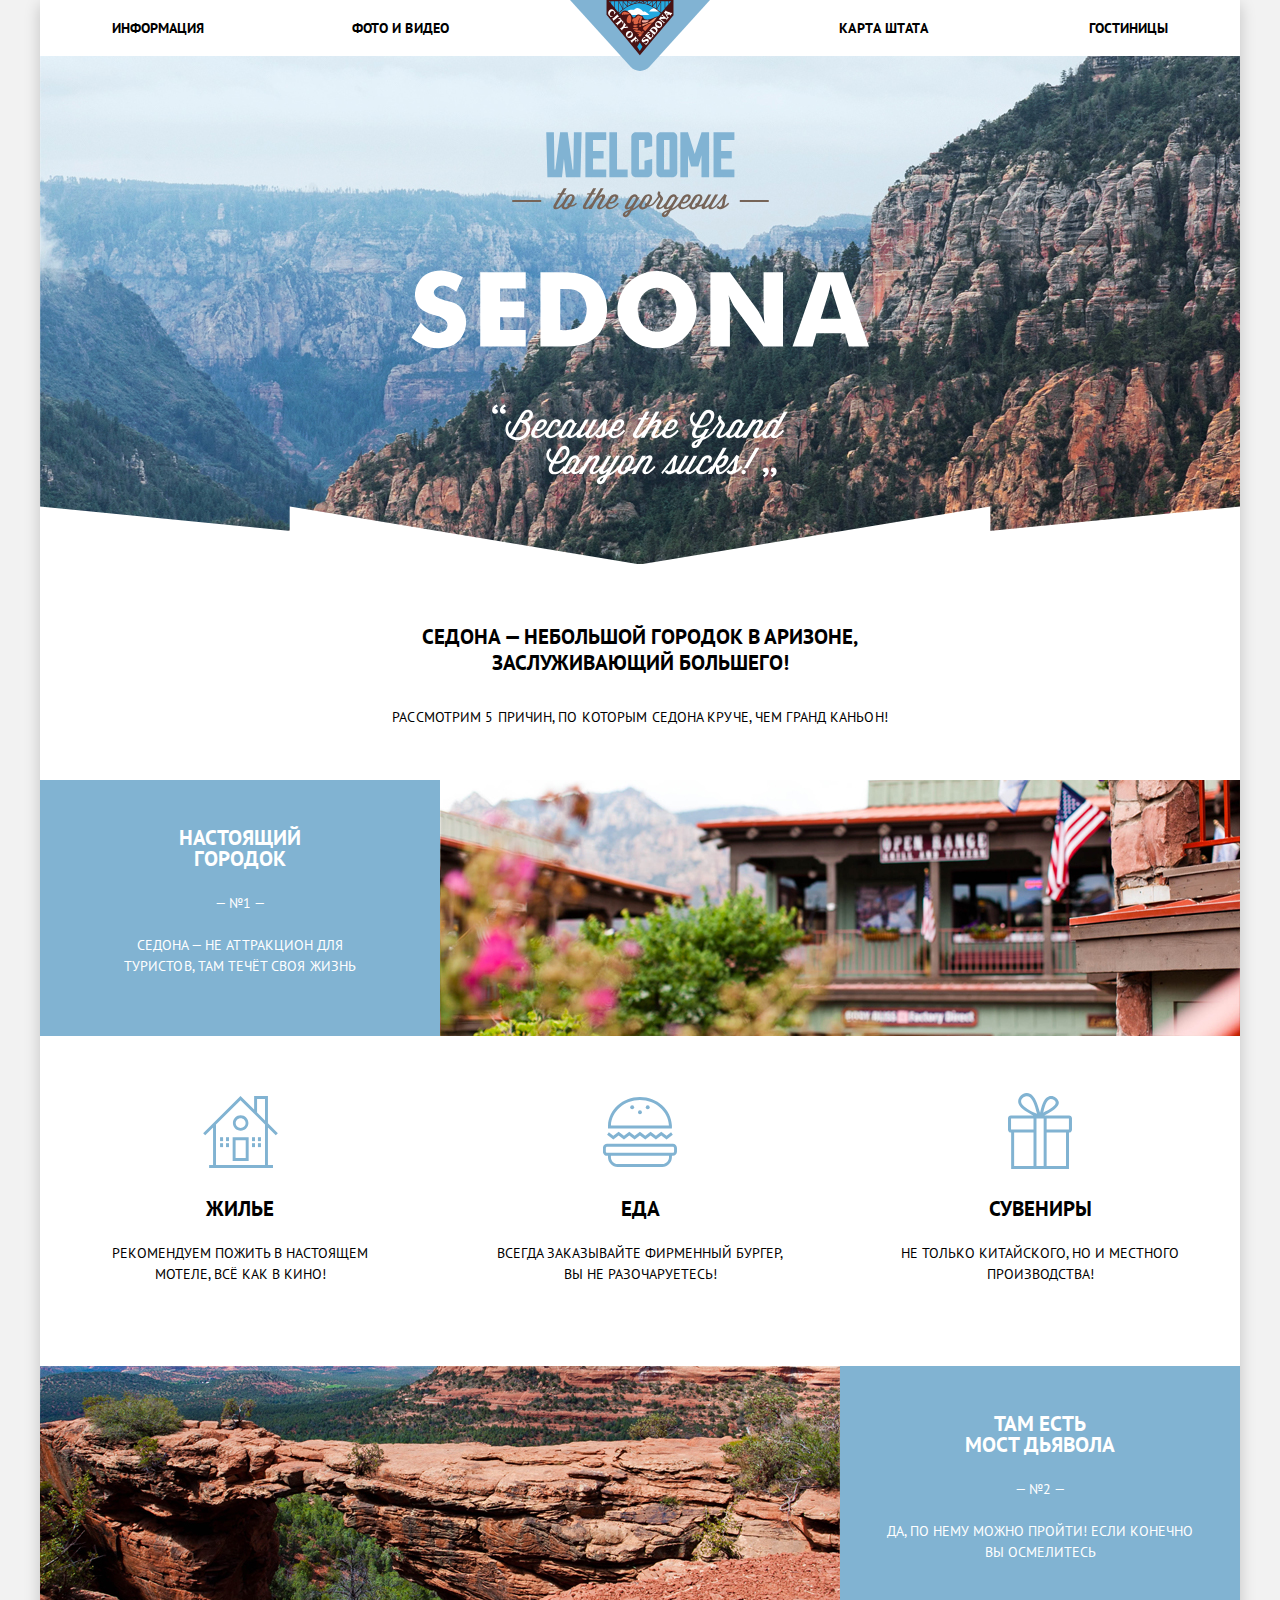
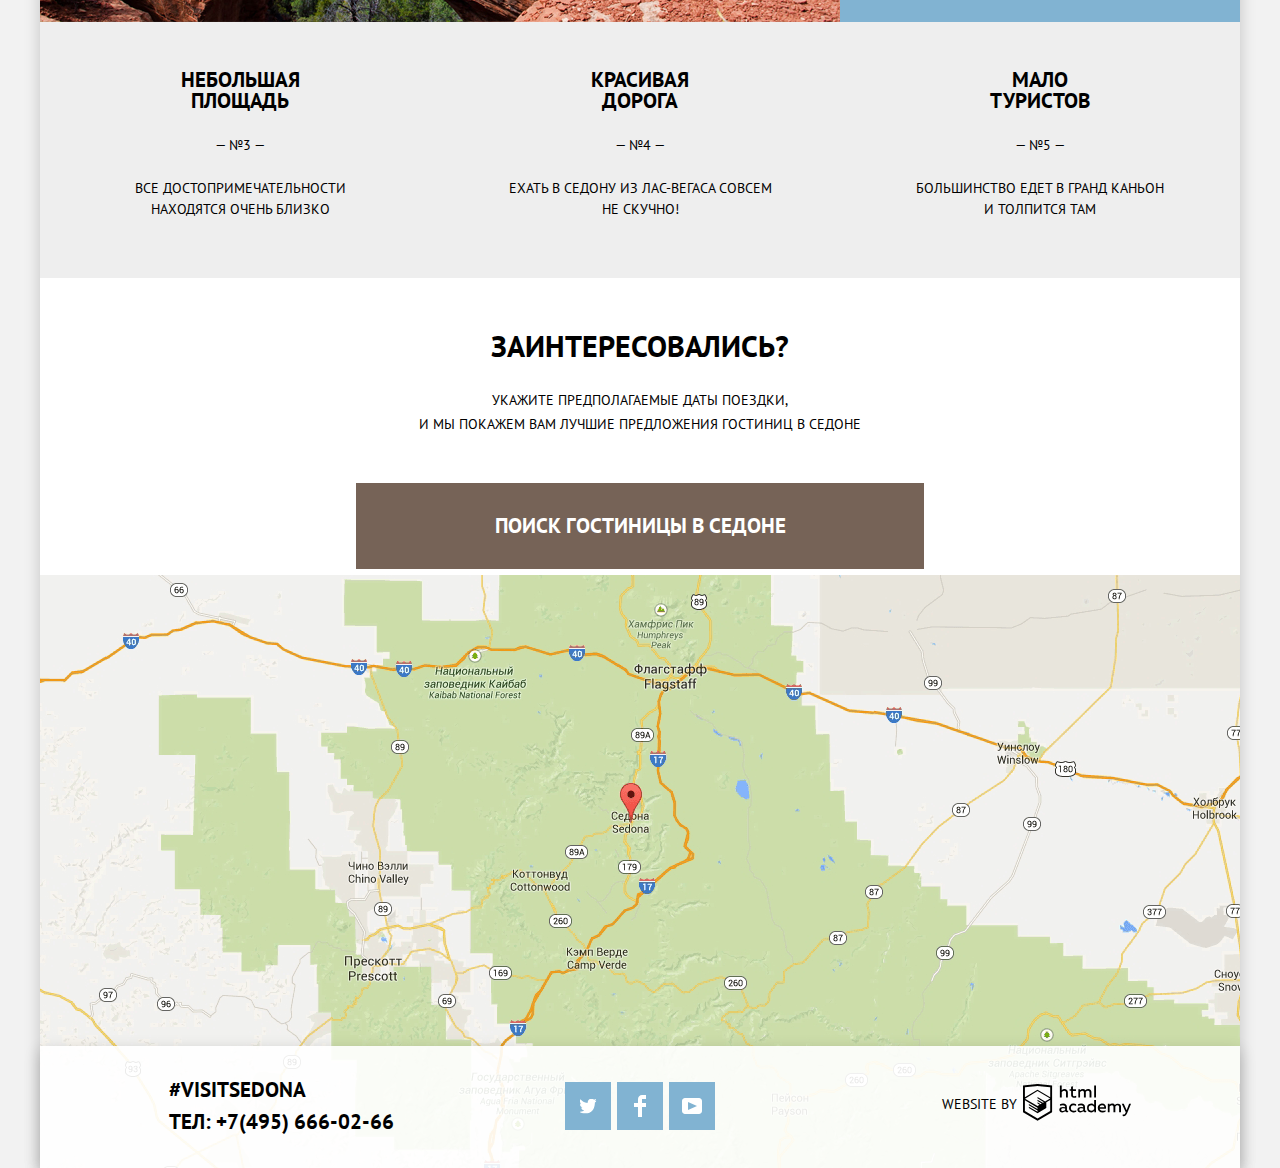
==== commit fe36717c: "Внесены изменения в разметку, в CSS" ====
--- a/index.html
+++ b/index.html
@@ -6,17 +6,17 @@
   <title>HTML Academy: Седона</title>
   <link href="https://fonts.googleapis.com/css?family=PT+Sans:400,700&display=swap" rel="stylesheet">
   <link href="css/normalize.css" rel="stylesheet">
-  <link href="css/style.min.css" rel="stylesheet">
+  <link href="css/style.css" rel="stylesheet">
 </head>
 
 <body>
-  
+
   <div class="page-wrapper">
 
     <header class="header-index">
       <nav class="main-navigation">
         <div class="logo">
-          <img src="img/main-logo.svg" alt="Логотип сайта города Sedona" width="140" height="71">
+          <img src="img/main-logo.svg" alt="логотип сайта города Sedona" width="140" height="71">
         </div>
         <ul class="site-navigation">
           <li><a href="#">Информация</a></li>
@@ -29,7 +29,7 @@
 
     <main>
       <section class="intro">
-        <img src="img/intro-welcome.svg" alt="Официальный сайт города Седона" width="459" height="353">
+        <img src="img/intro-welcome.svg" alt="официальный сайт города Седона" width="459" height="353">
         <div class="text-intro">
           <h1 class="title-intro">Седона — небольшой городок в Аризоне, заслуживающий большего!</h1>
           <p>Рассмотрим 5 причин, по которым Седона круче, чем гранд каньон!</p>
@@ -43,7 +43,7 @@
             <span>— №1 —</span>
             <p class="feature-description">Седона — не аттракцион для туристов, там течёт своя жизнь</p>
           </div>
-          <img src="img/sedona-city.jpg" alt="Город Седона" width="800" height="256">
+          <img src="img/sedona-city.jpg" alt="город Седона" width="800" height="256">
         </div>
 
         <div class="additional-features">
@@ -64,7 +64,7 @@
         </div>
 
         <div class="devil-bridge">
-          <img src="img/devils-bridge.jpg" alt="Мост Дьявола" width="800" height="256">
+          <img src="img/devils-bridge.jpg" alt="мост Дьявола" width="800" height="256">
           <div class="info">
             <h2>Там есть<br>Мост дьявола</h2>
             <span>— №2 —</span>
@@ -82,7 +82,7 @@
           <div class="feature">
             <h2>Красивая дорога</h2>
             <span>— №4 —</span>
-            <p>Ехать в Седону из Лас-Вегаса совсем не скучно!</p>
+            <p class="feature-paragraph-size">Ехать в Седону из Лас-Вегаса совсем не скучно!</p>
           </div>
 
           <div class="feature">
@@ -105,81 +105,81 @@
         <div class="map">
           <iframe
             src="https://www.google.com/maps/embed?pb=!1m18!1m12!1m3!1d838087.8993684136!2d-112.35492691930939!3d34.86173333140729!2m3!1f0!2f0!3f0!3m2!1i1024!2i768!4f13.1!3m3!1m2!1s0x872da132f942b00d%3A0x5548c523fa6c8efd!2z0KHQtdC00L7QvdCwLCDQkNGA0LjQt9C-0L3QsCA4NjMzNiwg0KHQqNCQ!5e0!3m2!1sru!2sru!4v1582655972344!5m2!1sru!2sru"
-            style="width:1200px; height:593px; border:0;" allowfullscreen=""></iframe>
+            style="width:1200px; height:593px; border:0; margin:0px;" allowfullscreen=""></iframe>
         </div>
         <div class="search-form">
           <form action="https://echo.htmlacademy.ru" method="post" class="booking-form">
-            
-              <div class="checkin-container">
-                <label>дата заезда:</label>
-                <input class="checkin" type="text" name="date-checkin" value="24 АПРЕЛЯ 2017" required>
-                <button type="button" aria-label="Открыть календарь" class="calendar-button">
-                  <svg width="21px" height="22px" viewBox="0 0 21 22">
-                    <path
-                      d="M19.251,2.025h-2.845V0.648c0-0.381-0.294-0.689-0.656-0.689c-0.363,0-0.656,0.308-0.656,0.689v1.377h-3.938V0.648
+
+            <div class="checkin-container">
+              <label>дата заезда:</label>
+              <input class="checkin" type="text" name="date-checkin" value="24 АПРЕЛЯ 2017" required>
+              <button type="button" aria-label="Открыть календарь" class="calendar-button">
+                <svg width="21px" height="22px" viewBox="0 0 21 22">
+                  <path
+                    d="M19.251,2.025h-2.845V0.648c0-0.381-0.294-0.689-0.656-0.689c-0.363,0-0.656,0.308-0.656,0.689v1.377h-3.938V0.648
             c0-0.381-0.294-0.689-0.655-0.689c-0.363,0-0.657,0.308-0.657,0.689v1.377H5.906V0.648c0-0.381-0.294-0.689-0.656-0.689
             c-0.363,0-0.657,0.308-0.657,0.689v1.377H1.75C0.784,2.025,0,2.847,0,3.862v16.302C0,21.179,0.784,22,1.75,22h17.501
             C20.217,22,21,21.179,21,20.164V3.862C21,2.847,20.217,2.025,19.251,2.025z M19.688,20.164c0,0.253-0.195,0.459-0.437,0.459H1.75
             c-0.241,0-0.438-0.206-0.438-0.459V3.862c0-0.253,0.196-0.459,0.438-0.459h2.844v1.378c0,0.381,0.294,0.689,0.657,0.689
             c0.362,0,0.656-0.308,0.656-0.689V3.403h3.938v1.378c0,0.381,0.294,0.689,0.657,0.689c0.361,0,0.655-0.308,0.655-0.689V3.403h3.938
             v1.378c0,0.381,0.293,0.689,0.656,0.689c0.362,0,0.656-0.308,0.656-0.689V3.403h2.845c0.241,0,0.437,0.206,0.437,0.459V20.164z" />
-                    <rect x="4.594" y="8.225" width="2.625" height="2.066" />
-                    <rect x="4.594" y="11.668" width="2.625" height="2.067" />
-                    <rect x="4.594" y="15.112" width="2.625" height="2.066" />
-                    <rect x="9.188" y="15.112" width="2.625" height="2.066" />
-                    <rect x="9.188" y="11.668" width="2.625" height="2.067" />
-                    <rect x="9.188" y="8.225" width="2.625" height="2.066" />
-                    <rect x="13.781" y="15.112" width="2.625" height="2.066" />
-                    <rect x="13.781" y="11.668" width="2.625" height="2.067" />
-                    <rect x="13.781" y="8.225" width="2.625" height="2.066" />
-                  </svg>
-                </button>
-              </div>
-
-              <div class="checkout-container">
-                <label>дата выезда:</label>
-                <input class="checkout" type="text" name="date-checkout" value="4 ИЮЛЯ 2017" required>
-                <button type="button" aria-label="Открыть календарь" class="calendar-button">
-                  <svg width="21px" height="22px" viewBox="0 0 21 22">
-                    <path
-                      d="M19.251,2.025h-2.845V0.648c0-0.381-0.294-0.689-0.656-0.689c-0.363,0-0.656,0.308-0.656,0.689v1.377h-3.938V0.648
+                  <rect x="4.594" y="8.225" width="2.625" height="2.066" />
+                  <rect x="4.594" y="11.668" width="2.625" height="2.067" />
+                  <rect x="4.594" y="15.112" width="2.625" height="2.066" />
+                  <rect x="9.188" y="15.112" width="2.625" height="2.066" />
+                  <rect x="9.188" y="11.668" width="2.625" height="2.067" />
+                  <rect x="9.188" y="8.225" width="2.625" height="2.066" />
+                  <rect x="13.781" y="15.112" width="2.625" height="2.066" />
+                  <rect x="13.781" y="11.668" width="2.625" height="2.067" />
+                  <rect x="13.781" y="8.225" width="2.625" height="2.066" />
+                </svg>
+              </button>
+            </div>
+
+            <div class="checkout-container">
+              <label>дата выезда:</label>
+              <input class="checkout" type="text" name="date-checkout" value="4 ИЮЛЯ 2017" required>
+              <button type="button" aria-label="Открыть календарь" class="calendar-button">
+                <svg width="21px" height="22px" viewBox="0 0 21 22">
+                  <path
+                    d="M19.251,2.025h-2.845V0.648c0-0.381-0.294-0.689-0.656-0.689c-0.363,0-0.656,0.308-0.656,0.689v1.377h-3.938V0.648
             c0-0.381-0.294-0.689-0.655-0.689c-0.363,0-0.657,0.308-0.657,0.689v1.377H5.906V0.648c0-0.381-0.294-0.689-0.656-0.689
             c-0.363,0-0.657,0.308-0.657,0.689v1.377H1.75C0.784,2.025,0,2.847,0,3.862v16.302C0,21.179,0.784,22,1.75,22h17.501
             C20.217,22,21,21.179,21,20.164V3.862C21,2.847,20.217,2.025,19.251,2.025z M19.688,20.164c0,0.253-0.195,0.459-0.437,0.459H1.75
             c-0.241,0-0.438-0.206-0.438-0.459V3.862c0-0.253,0.196-0.459,0.438-0.459h2.844v1.378c0,0.381,0.294,0.689,0.657,0.689
             c0.362,0,0.656-0.308,0.656-0.689V3.403h3.938v1.378c0,0.381,0.294,0.689,0.657,0.689c0.361,0,0.655-0.308,0.655-0.689V3.403h3.938
             v1.378c0,0.381,0.293,0.689,0.656,0.689c0.362,0,0.656-0.308,0.656-0.689V3.403h2.845c0.241,0,0.437,0.206,0.437,0.459V20.164z" />
-                    <rect x="4.594" y="8.225" width="2.625" height="2.066" />
-                    <rect x="4.594" y="11.668" width="2.625" height="2.067" />
-                    <rect x="4.594" y="15.112" width="2.625" height="2.066" />
-                    <rect x="9.188" y="15.112" width="2.625" height="2.066" />
-                    <rect x="9.188" y="11.668" width="2.625" height="2.067" />
-                    <rect x="9.188" y="8.225" width="2.625" height="2.066" />
-                    <rect x="13.781" y="15.112" width="2.625" height="2.066" />
-                    <rect x="13.781" y="11.668" width="2.625" height="2.067" />
-                    <rect x="13.781" y="8.225" width="2.625" height="2.066" />
-                  </svg>
-                </button>
+                  <rect x="4.594" y="8.225" width="2.625" height="2.066" />
+                  <rect x="4.594" y="11.668" width="2.625" height="2.067" />
+                  <rect x="4.594" y="15.112" width="2.625" height="2.066" />
+                  <rect x="9.188" y="15.112" width="2.625" height="2.066" />
+                  <rect x="9.188" y="11.668" width="2.625" height="2.067" />
+                  <rect x="9.188" y="8.225" width="2.625" height="2.066" />
+                  <rect x="13.781" y="15.112" width="2.625" height="2.066" />
+                  <rect x="13.781" y="11.668" width="2.625" height="2.067" />
+                  <rect x="13.781" y="8.225" width="2.625" height="2.066" />
+                </svg>
+              </button>
+            </div>
+
+            <div class="number-container">
+
+              <div class="adults-container">
+                <label>взрослые:</label>
+                <button type="button" aria-label="количество взрослых -1" class="button-minus"></button>
+                <input type="number" name="adultsNumber" value="0">
+                <button type="button" aria-label="количество взрослых +1" class="button-plus"></button>
               </div>
 
-              <div class="number-container">
-
-                <div class="adults-container">
-                  <label>взрослые:</label>
-                  <button type="button" aria-label="количество взрослых -1" class="button-minus"></button>
-                  <input type="number" name="adultsNumber" value="0">
-                  <button type="button" aria-label="количество взрослых +1" class="button-plus"></button>
-                </div>
-
-                <div class="children-container">
-                  <label>дети:</label>
-                  <button type="button" aria-label="количество детей -1" class="button-minus"></button>
-                  <input type="number" name="childrenNumber" value="0">
-                  <button type="button" aria-label="количество детей +1" class="button-plus"></button>
-                </div>
-
+              <div class="children-container">
+                <label>дети:</label>
+                <button type="button" aria-label="количество детей -1" class="button-minus"></button>
+                <input type="number" name="childrenNumber" value="0">
+                <button type="button" aria-label="количество детей +1" class="button-plus"></button>
               </div>
-            
+
+            </div>
+
 
             <button type="submit" class="button sendform-button">Найти</button>
           </form>
--- a/css/style.css
+++ b/css/style.css
@@ -0,0 +1,1284 @@
+html {
+  -webkit-box-sizing: border-box;
+  box-sizing: border-box;
+}
+
+*,
+*::before,
+*::after {
+  -webkit-box-sizing: inherit;
+  box-sizing: inherit;
+}
+
+
+.visually-hidden {
+  position: absolute;
+  width: 1px;
+  height: 1px;
+  margin: -1px;
+  border: 0;
+  padding: 0;
+  clip: rect(0 0 0 0);
+  overflow: hidden;
+}
+
+body {
+  margin: 0;
+  padding: 0;
+
+  font-family: "PT Sans", "Arial", sans-serif;
+  font-size: 14px;
+  line-height: 21px;
+  font-weight: 400;
+  text-align: center;
+  text-transform: uppercase;
+  color: #000000;
+  background-color: #f2f2f2;
+}
+
+a {
+  text-decoration: none;
+}
+
+.button {
+  font-size: 21px;
+  line-height: 26px;
+  font-weight: 700;
+  color: #ffffff;
+  border: 0;
+  border-width: 0;
+  text-transform: uppercase;
+}
+
+.site-navigation,
+.social-list,
+.sort-list,
+.hotels-list {
+  list-style: none;
+}
+
+img {
+  max-width: 100%;
+  height: auto;
+}
+
+/*****************************************************************************
+************************************HEADER************************************
+*****************************************************************************/
+.header-index {
+  position: absolute;
+  top: 0;
+  width: 1200px;
+}
+
+.main-navigation {
+  position: relative;
+  height: 56px;
+  background-color: #ffffff;
+}
+
+.logo {
+  position: absolute;
+  top: 0;
+  left: 50%;
+  -webkit-transform: translate(-50%, 0);
+  -ms-transform: translate(-50%, 0);
+  transform: translate(-50%, 0);
+  z-index: 1000;
+}
+
+.site-navigation {
+  display: -webkit-box;
+  display: -ms-flexbox;
+  display: flex;
+  -ms-flex-wrap: wrap;
+  flex-wrap: wrap;
+  -webkit-box-align: center;
+  -ms-flex-align: center;
+  align-items: center;
+  margin: 0;
+  padding: 15px 72px 0 72px;
+  background-color: #ffffff;
+}
+
+.site-navigation li {
+  font-size: 14px;
+  font-weight: 700;
+  line-height: 26px;
+  width: 240px;
+  padding-bottom: 15px;
+}
+
+.site-navigation li:nth-child(4n+1) {
+  text-align: left;
+}
+
+.site-navigation li:nth-child(4n+2) {
+  text-align: left;
+  margin-right: 48px;
+  letter-spacing: 0.19px;
+}
+
+.site-navigation li:nth-child(4n+3) {
+  text-align: right;
+  margin-left: 48px;
+  letter-spacing: 0.5px;
+}
+
+.site-navigation li:nth-child(4n+4) {
+  text-align: right;
+}
+
+.site-navigation a {
+  color: #000000;
+}
+
+.site-navigation a:hover,
+.site-navigation a:focus {
+  color: #81b3d2;
+}
+
+.site-navigation a:active {
+  color: rgba(0, 0, 0, 0.3);
+}
+
+.site-navigation .current-page {
+  color: #766357;
+}
+
+/*****************************************************************************
+******************************SECTION INTRO***********************************
+*****************************************************************************/
+.page-wrapper {
+  width: 1200px;
+  margin: 0 auto;
+  -webkit-box-shadow: 0 5px 15px 0 rgba(00, 11, 11, 0.2);
+  box-shadow: 0 5px 15px 0 rgba(00, 11, 11, 0.2);
+  position: relative;
+}
+
+.intro {
+  background-color: #40759e;
+  background-image: url("../img/polygon.png"), url("../img/intro-bg.jpg");
+  background-position: center 506px, top center;
+  background-repeat: no-repeat, no-repeat;
+  min-height: 725px;
+}
+
+.intro img {
+  margin: 132px auto 27px auto;
+}
+
+.text-intro {
+  background-color: #ffffff;
+  margin-top: 46px;
+  padding-top: 60px;
+}
+
+.text-intro .title-intro {
+  font-size: 21px;
+  line-height: 26px;
+  font-weight: 700;
+  padding: 0 340px 28px 340px;
+  margin: 0 auto;
+}
+
+.text-intro p {
+  line-height: 26px;
+  margin: 0 auto;
+  padding-bottom: 50px;
+  letter-spacing: 0.105px;
+}
+
+/*****************************************************************************
+******************************SECTION ABOUT***********************************
+*****************************************************************************/
+.additional-features {
+  background-color: #ffffff;
+}
+
+.additional-features .feature {
+  min-height: 330px;
+  max-width: 400px;
+}
+
+.additional-features .housing {
+  background-image: url("../img/icon-housing.svg");
+  background-position: center 60px;
+  background-repeat: no-repeat;
+}
+
+.additional-features .meal {
+  background-image: url("../img/icon-burger.svg");
+  background-position: center 61px;
+  background-repeat: no-repeat;
+}
+
+.additional-features .souvenirs {
+  background-image: url("../img/icon-gift.svg");
+  background-position: center 57px;
+  background-repeat: no-repeat;
+}
+
+.feature-housing-description {
+  margin-left: 30px;
+  margin-right: 30px;
+}
+
+.feature-meal-description {
+  margin-left: 15px;
+  margin-right: 15px;
+}
+
+.real-town h2,
+.devil-bridge h2 {
+  font-size: 21px;
+  font-weight: 700;
+  line-height: 21px;
+  padding: 30px 110px 6px 110px;
+}
+
+.real-town .feature-description {
+  padding: 7px 60px 0 60px;
+  letter-spacing: 0.06px;
+}
+
+.devil-bridge .feature-description {
+  padding: 7px 39px 0 39px;
+}
+
+.additional-features h2 {
+  padding-top: 145px;
+  margin-bottom: 0;
+}
+
+.additional-features p {
+  padding: 24px 40px 0 40px;
+  margin-top: 0;
+}
+
+.features {
+  position: relative;
+  z-index: 3;
+}
+
+.features h2 {
+  margin-top: 0;
+  padding: 47px 130px 7px 130px;
+  text-align: center;
+}
+
+.features p:not(.feature-paragraph-size) {
+  padding: 8px 75px;
+}
+
+.features .feature-paragraph-size {
+  padding: 8px 60px;
+}
+
+.real-town,
+.additional-features,
+.devil-bridge,
+.features {
+  display: -webkit-box;
+  display: -ms-flexbox;
+  display: flex;
+  -ms-flex-wrap: wrap;
+  flex-wrap: wrap;
+}
+
+.real-town .info,
+.devil-bridge .info {
+  color: #ffffff;
+  background-color: #81b3d2;
+  min-height: 256px;
+  width: 400px;
+}
+
+.features {
+  background-color: #eeeeee;
+}
+
+.features .feature {
+  min-height: 256px;
+  width: 400px;
+}
+
+/*****************************************************************************
+******************************SECTION BOOKING*********************************
+*****************************************************************************/
+.booking {
+  max-width: 1200px;
+  background-color: #ffffff;
+  margin: 0 auto;
+  position: relative;
+}
+
+.map {
+  background-image: url("../img/map.png");
+  background-position: bottom center;
+  background-repeat: no-repeat;
+
+}
+/*
+.map iframe {
+  margin: 0;
+}
+body{margin:0} 
+iframe{margin:0;width:100%}
+*/
+.booking h2 {
+  font-size: 30px;
+  line-height: 36px;
+  font-weight: 700;
+  padding-top: 50px;
+  margin-top: 0;
+  margin-bottom: 0;
+  position: relative;
+  z-index: 3;
+  background-color: #ffffff;
+}
+
+.booking p {
+  padding-top: 24px;
+  padding-bottom: 47px;
+  margin-top: 0;
+  margin-bottom: 0;
+  line-height: 24px;
+  position: relative;
+  z-index: 3;
+  background-color: #ffffff;
+}
+
+.booking .openform-button {
+  background-color: #766357;
+  padding: 30px 100px;
+  position: relative;
+  z-index: 3;
+  border: none;
+  width: 568px;
+}
+
+.booking .openform-button:hover,
+.booking .openform-button:focus {
+  background-color: #604e43;
+}
+
+.booking .openform-button:active {
+  color: rgba(255, 255, 255, 0.3);
+  background-color: #503e33;
+}
+
+.search-form {
+  background-color: #ffffff;
+  padding: 57px 54px 54px 54px;
+  display: -webkit-box;
+  display: -ms-flexbox;
+  display: flex;
+  position: absolute;
+  top: 289px;
+  left: 50%;
+  margin: 0 auto;
+  -webkit-transform: translate(-50%, 0);
+  -ms-transform: translate(-50%, 0);
+  transform: translate(-50%, 0);
+  -webkit-box-shadow: 0px 7px 15px 0px rgba(0, 1, 1, 0.15);
+  box-shadow: 0px 7px 15px 0px rgba(0, 1, 1, 0.15);
+  display: block;
+  z-index: 2;
+  width: 568px;
+}
+
+.checkin-container,
+.checkout-container,
+.number-container {
+  margin-bottom: 29px;
+  max-width: 460px;
+  height: 38px;
+  display: -webkit-box;
+  display: -ms-flexbox;
+  display: flex;
+  -webkit-box-align: center;
+  -ms-flex-align: center;
+  align-items: center;
+  -ms-flex-wrap: wrap;
+  flex-wrap: wrap;
+}
+
+.number-container {
+  -webkit-box-pack: justify;
+  -ms-flex-pack: justify;
+  justify-content: space-between;
+}
+
+.adults-container,
+.children-container {
+  display: -webkit-box;
+  display: -ms-flexbox;
+  display: flex;
+  width: 226px;
+  -webkit-box-align: center;
+  -ms-flex-align: center;
+  align-items: center;
+  text-align: left;
+}
+
+.children-container {
+  -webkit-box-pack: end;
+  -ms-flex-pack: end;
+  justify-content: flex-end;
+}
+
+.search-form label {
+  line-height: 26px;
+  font-weight: 700;
+}
+
+.checkin-container label,
+.checkout-container label {
+  width: 112px;
+  text-align: left;
+}
+.checkin-container label {
+  letter-spacing: 0.55px;
+}
+.adults-container label {
+  width: 112px;
+}
+
+.children-container label {
+  width: 112px;
+  padding-right: 27px;
+  text-align: right;
+}
+
+.search-form input {
+  color: #000000;
+  font-size: 14px;
+  line-height: 26px;
+  font-weight: 700;
+  background-color: #f2f2f2;
+  outline: none;
+  border: none;
+  padding: 6px 0 14px 6px;
+  width: 308px;
+  height: 38px;
+}
+.search-form input[type=text]{
+  width: 308px;
+  padding: 6px 0 6px 12px;
+}
+
+.search-form input[type=number] {
+  width: 38px;
+  height: 38px;
+  text-align: center;
+  margin-left: 0;
+  padding: 0;
+  -moz-appearance: textfield;
+}
+
+.search-form input::placeholder {
+  width: 308px;
+  padding: 6px 0 6px 12px;
+}
+
+.search-form input:-ms-input-placeholder {
+  width: 308px;
+  padding: 6px 0 6px 12px;
+}
+.search-form input::-ms-input-placeholder {
+  width: 308px;
+  padding: 6px 0 6px 12px;
+}
+.search-form input:hover,
+.search-form input:hover::placeholder {
+  background-color: #ebebeb;
+}
+
+.search-form input:focus,
+.search-form input:focus::placeholder {
+  background-color: #ffffff;
+  outline: 2px solid #f2f2f2;
+}
+
+input::-webkit-outer-spin-button,
+input::-webkit-inner-spin-button {
+  /* display: none; <- Crashes Chrome on hover */
+  -webkit-appearance: none;
+  margin: 0;
+  /* <-- Apparently some margin are still there even though it's hidden */
+}
+
+.calendar-button svg {
+  fill: #a9a9a9;
+}
+
+.calendar-button:hover svg {
+  fill: #000000;
+}
+
+.calendar-button:active svg {
+  fill: #81b3d2;
+}
+
+.calendar-button,
+.button-minus,
+.button-plus {
+  border: none;
+  outline: none;
+  height: 38px;
+  width: 38px;
+  position: relative;
+}
+
+.button-minus::after,
+.button-plus::after,
+.button-plus::before {
+  position: absolute;
+  top: 18px;
+  left: 15px;
+  content: '';
+  display: block;
+  width: 12px;
+  height: 3px;
+  background-color: #a9a9a9;
+}
+
+.button-plus::before {
+  -webkit-transform: rotate(90deg);
+  -ms-transform: rotate(90deg);
+  transform: rotate(90deg);
+}
+
+.button-minus:hover:after,
+.button-plus:hover:before,
+.button-plus:hover:after {
+  background-color: #000000;
+}
+
+.button-minus:active:after,
+.button-plus:active:before,
+.button-plus:active:after {
+  background-color: #81b3d2;
+}
+
+.search-form .sendform-button {
+  margin-top: 26px;
+  background-color: #81b3d2;
+  padding: 16px 0;
+  width: 100%;
+}
+
+.search-form .sendform-button:hover,
+.search-form .sendform-button:focus {
+  background-color: #669ec0;
+}
+
+.search-form .sendform-button:active {
+  color: rgba(255, 255, 255, 0.3);
+  background-color: #5496bd;
+}
+
+/*********************************************************************************
+****************************ОЖИВЛЕНИЕ ФОРМЫ БРОНИРОВАНИЯ**************************
+*********************************************************************************/
+/*Анимация для выезжающей формы бронирования*/
+@-webkit-keyframes bounce {
+
+  from {
+    -webkit-transform: translate(-50%, -400px);
+    transform: translate(-50%, -400px);
+  }
+
+  to {
+    -webkit-transform: translate(-50%, 0);
+    transform: translate(-50%, 0);
+  }
+
+}
+
+@keyframes bounce {
+
+  from {
+    -webkit-transform: translate(-50%, -400px);
+    transform: translate(-50%, -400px);
+  }
+
+  to {
+    -webkit-transform: translate(-50%, 0);
+    transform: translate(-50%, 0);
+  }
+
+}
+
+/*Добавление анимации для тряски формы в случае ошибки.*/
+@-webkit-keyframes shake {
+
+  0%,
+  100% {
+    -webkit-transform: translateX(-50%);
+    transform: translateX(-50%);
+  }
+
+  10%,
+  30%,
+  50%,
+  70%,
+  90% {
+    -webkit-transform: translateX(-51%);
+    transform: translateX(-51%);
+  }
+
+  20%,
+  40%,
+  60%,
+  80% {
+    -webkit-transform: translateX(-49%);
+    transform: translateX(-49%);
+  }
+}
+
+@keyframes shake {
+
+  0%,
+  100% {
+    -webkit-transform: translateX(-50%);
+    transform: translateX(-50%);
+  }
+
+  10%,
+  30%,
+  50%,
+  70%,
+  90% {
+    -webkit-transform: translateX(-51%);
+    transform: translateX(-51%);
+  }
+
+  20%,
+  40%,
+  60%,
+  80% {
+    -webkit-transform: translateX(-49%);
+    transform: translateX(-49%);
+  }
+}
+
+/*Добавление в стили класс, который будет отвечать за появление формы.*/
+.search-form-show {
+  display: block;
+
+  -webkit-animation: bounce 0.6s;
+
+  animation: bounce 0.6s;
+}
+
+.search-form-hide {
+  display: none;
+}
+
+/*Добавление класса, который будет добавлять эту анимацию к модальному окну.*/
+.search-form-error {
+  -webkit-animation: shake 0.6s;
+  animation: shake 0.6s;
+}
+
+/*****************************************************************************
+************************************FOOTER************************************
+*****************************************************************************/
+.footer-index {
+  position: absolute;
+  bottom: 0;
+  width: 1200px;
+  -webkit-box-shadow: 0 5px 15px 0 rgba(00, 11, 11, 0.2);
+  box-shadow: 0 5px 15px 0 rgba(00, 11, 11, 0.2);
+}
+
+footer {
+  background-color: rgba(255, 255, 255, 0.9);
+  display: -webkit-box;
+  display: -ms-flexbox;
+  display: flex;
+  -ms-flex-wrap: wrap;
+  flex-wrap: wrap;
+  -webkit-box-pack: justify;
+  -ms-flex-pack: justify;
+  justify-content: space-between;
+  -webkit-box-align: center;
+  -ms-flex-align: center;
+  align-items: center;
+  padding: 31px 102px 33px 129px;
+}
+/*
+.contacts {
+  padding-left: 125px;
+}
+*/
+.contacts .hashtag,
+.contacts .tel {
+  font-size: 21px;
+  line-height: 26px;
+  font-weight: 700;
+  color: #000000;
+  text-align: left;
+}
+.contacts .hashtag {
+  margin-top: 0;
+  margin-bottom: 0;
+  padding-bottom: 6px;
+  padding-left:0;
+}
+
+.contacts .tel {
+  margin-top: 0;
+  margin-bottom: 0;
+}
+
+.tel a[href^="tel:"] {
+  color: #000000;
+}
+
+.social-list {
+  display: -webkit-box;
+  display: -ms-flexbox;
+  display: flex;
+  -ms-flex-wrap: wrap;
+  flex-wrap: wrap;
+  -webkit-box-pack: justify;
+  -ms-flex-pack: justify;
+  justify-content: space-between;
+  padding-left: 0;
+  padding-right: 51px;
+  /*padding-bottom: 5px;*/
+  -webkit-box-align: center;
+  -ms-flex-align: center;
+  align-items: center;
+  margin-top: 0;
+  margin-bottom: 0;
+}
+
+.social-icon {
+  display: block;
+  width: 46px;
+  height: 48px;
+  fill: #ffffff;
+  background-color: #81b3d2;
+  position: relative;
+  margin-right: 6px;
+}
+
+.social-icon img {
+  position: absolute;
+  top: 50%;
+  left: 50%;
+  -webkit-transform: translate(-50%, -50%);
+  -ms-transform: translate(-50%, -50%);
+  transform: translate(-50%, -50%);
+}
+
+.social-icon:hover,
+.social-icon:focus {
+  background-color: #669ec0;
+}
+
+.social-icon:active {
+  background-color: #5496bd;
+}
+
+.social-icon:active img {
+  opacity: 0.3;
+}
+
+.copyright {
+  display: -webkit-box;
+  display: -ms-flexbox;
+  display: flex;
+  -ms-flex-wrap: wrap;
+  flex-wrap: wrap;
+  -webkit-box-align: center;
+  -ms-flex-align: center;
+  align-items: center;
+  /*padding-right: 100px;*/
+}
+
+.copyright p {
+  line-height: 26px;
+  display: block;
+  margin-top: 10px;
+  margin-right: 6px;
+}
+.copyright a {
+  margin-top: 4px;
+}
+.copyright-link:hover svg {
+  fill: #81b3d2;
+}
+
+.copyright-link:active svg {
+  fill: #bdbbbc;
+}
+
+/*****************************************************************************
+************************************HOTELS PAGE*******************************
+*****************************************************************************/
+
+/*****************************************************************************
+*********************************SECTION FILTER*******************************
+*****************************************************************************/
+.filter {
+  background-color: #81b3d2;
+  background-image: url("../img/filter-bg.jpg");
+  background-position: top center;
+  background-repeat: no-repeat;
+  color: #ffffff;
+  line-height: 21px;
+  min-height: 217px;
+}
+
+.filter h1 {
+  margin-top: 0;
+}
+
+.filter-form {
+  padding: 26px 70px 15px 70px;
+  display: -webkit-box;
+  display: -ms-flexbox;
+  display: flex;
+  -ms-flex-wrap: wrap;
+  flex-wrap: wrap;
+}
+
+.filter legend {
+  font-size: 16px;
+  font-weight: 700;
+  line-height: 21px;
+  padding-left: -6px;
+  letter-spacing: 0.2px;
+}
+/*
+.filter legend:last-child {
+  letter-spacing: 0.5px;
+}
+*/
+.filter .infrastructure,
+.filter .housing-type {
+  border: none;
+  text-align: left;
+  margin-right: 104px;
+  padding-left: 0;
+}
+
+.filter .price-indicator {
+  border: none;
+  margin-left: auto;
+  padding: 0;
+  width: 318px;
+  /*padding-top: 10px;
+  padding-left: 14px;*/
+  margin-right: 0;
+}
+
+.infrastructure label,
+.housing-type label {
+  padding-left: 39px;
+  padding-top: 20px;
+  padding-bottom: 6px;
+  display: block;
+  position: relative;
+  cursor: pointer;
+  -webkit-user-select: none;
+  -moz-user-select: none;
+  -ms-user-select: none;
+  user-select: none;
+}
+
+.filter .infrastructure,
+.filter .housing-type {
+  position: relative;
+}
+
+.infrastructure input:checked+label::before,
+.housing-type input:checked+label::before {
+  content: url("../img/checkbox-on.svg");
+  margin-right: 12px;
+  margin-left: 15px;
+  position: absolute;
+  top: 40%;
+  left: -15px;
+}
+
+.infrastructure label::before,
+.housing-type label::before {
+  content: url("../img/checkbox-off.svg");
+  margin-right: 12px;
+  margin-left: 15px;
+  position: absolute;
+  top: 40%;
+  left: -15px;
+}
+
+.infrastructure input:disabled+label::before,
+.housing-type input:disabled+label::before {
+  -webkit-filter: brightness(0) opacity(0.2);
+  filter: brightness(0) opacity(0.2);
+}
+
+.infrastructure input[type="checkbox"],
+.housing-type input[type="checkbox"],
+.price-indicator input[type="range"] {
+  display: none;
+}
+
+.input-type-range {
+  margin-top: 20px;
+  width: 320px;
+  height: 2px;
+  background-color: #ababab;
+  display: block;
+  position: relative;
+}
+
+.input-type-range .bar {
+  width: 80%;
+  height: 2px;
+  background-color: #ffffff;
+}
+
+.range-button-left::before {
+  display: block;
+  content: url("../img/filter-button.svg");
+  width: 20px;
+  height: 23px;
+  position: absolute;
+  top: -9px;
+  left: 0;
+  cursor: pointer;
+}
+
+.range-button-left:hover::before,
+.range-button-right:hover::before {
+  -webkit-transform: scale(1.1, 1.1);
+  -ms-transform: scale(1.1, 1.1);
+  transform: scale(1.1, 1.1);
+}
+
+.range-button-right::before {
+  display: block;
+  content: url("../img/filter-button.svg");
+  width: 20px;
+  height: 23px;
+  position: absolute;
+  top: -9px;
+  left: 254px;
+  cursor: pointer;
+}
+
+.price-indicator .cost-per-day {
+  padding-top: 0;
+  text-align: left;
+  padding-left: 2px;
+  padding-bottom: 10px;
+  letter-spacing: 0.1px;
+}
+
+.price-container {
+  border: 2px solid #ffffff;
+  border-radius: 2px;
+  width: 318px;
+  padding: 6px 50px 6px 65px;
+  position: relative;
+  display: -webkit-box;
+  display: -ms-flexbox;
+  display: flex;
+  -webkit-box-pack: justify;
+  -ms-flex-pack: justify;
+  justify-content: space-between;
+  margin: 0;
+}
+
+.price-container .min-price {
+  padding-right: 97px;
+}
+
+.price-container .min-price::after {
+  content: "";
+  width: 2px;
+  height: 22px;
+  background-color: #ffffff;
+  display: block;
+  position: absolute;
+  top: 5px;
+  left: 156px;
+}
+
+.price-container span {
+  display: inline-block;
+  vertical-align: baseline;
+}
+
+.filter-button {
+  font-size: 14px;
+  font-weight: 400;
+  line-height: 21px;
+  background-color: transparent;
+  border: 2px solid #ffffff;
+  padding: 5.5px 34px 5.5px 34px;
+  margin-top: 32px;
+  margin-right: 10px;
+  border-radius: 2px;
+}
+
+.filter .filter-button:hover {
+  color: #000000;
+  background-color: #ffffff;
+}
+
+/*****************************************************************************
+**********************************SECTION SORT********************************
+*****************************************************************************/
+.sort {
+  background-color: #ffffff;
+  display: -webkit-box;
+  display: -ms-flexbox;
+  display: flex;
+  -ms-flex-wrap: wrap;
+  flex-wrap: wrap;
+  -webkit-box-align: center;
+  -ms-flex-align: center;
+  align-items: center;
+  padding: 18px 70px 17px 70px;
+}
+
+.sort-list {
+  margin-top: 16px;
+  padding-left: 0;
+}
+
+.sort .sort-list>li {
+  display: inline;
+  padding-top: 10px;
+}
+
+.sort p:first-child {
+  font-size: 21px;
+  font-weight: 700;
+  line-height: 26px;
+  margin-top: 0;
+  margin-bottom: 0;
+}
+
+.sort .label-sort,
+.sort-list li {
+  font-size: 12px;
+  line-height: 18px;
+}
+
+.label-sort {
+  padding-top: 5px;
+  padding-left: 50px;
+  padding-right: 37px;
+}
+
+.sort li {
+  padding-top: 2px;
+  padding-right: 30px;
+}
+
+
+.sort .sort-pointer {
+  margin-left: auto;
+}
+
+.sort-list a {
+  color: rgba(0, 0, 0, 0.3);
+  border-bottom: 1px dotted #81b3d2;
+}
+
+.sort-list a:hover,
+.sort-list a:focus {
+  color: #81b3d2;
+}
+
+.sort-list a:active {
+  color: #000000;
+  border-bottom: none;
+}
+
+.sort-list .current {
+  color: #81b3d2;
+  border-bottom: none;
+}
+
+.sort-pointer svg {
+  fill: rgba(0, 0, 0, 0.3);
+}
+
+.sort-pointer-link:hover svg {
+  fill: #231f20;
+}
+
+.sort-pointer-link:active svg {
+  fill: #81b3d2;
+}
+
+.sort-pointer-current svg {
+  fill: #81b3d2;
+  margin-left: 10px;
+}
+
+/*****************************************************************************
+**************************SECTION HOTELS AVAILABLE****************************
+*****************************************************************************/
+.hotels-available {
+  background-color: #fefefe;
+  padding: 0;
+}
+
+.hotels-available h2 {
+  padding-top: 0;
+  margin-top: 0;
+}
+
+.hotels-list {
+  padding-left: 0;
+  margin: 0;
+}
+
+.hotels-list li {
+  display: -webkit-box;
+  display: -ms-flexbox;
+  display: flex;
+  -ms-flex-wrap: wrap;
+  flex-wrap: wrap;
+  padding: 30px 70px 30px 72px;
+  border-bottom: 1px solid #e5e5e5;
+}
+
+.hotels-list li:first-child {
+  border-top: 1px solid #e5e5e5;
+}
+
+.hotels-list .info-hotel,
+.hotels-list .rating {
+  display: inline-block;
+  vertical-align: baseline;
+}
+
+.info-hotel {
+  margin-left: 30px;
+}
+
+.hotel-name h3 {
+  font-size: 21px;
+  font-weight: 700;
+  line-height: 26px;
+  color: #000000;
+  margin: 0 auto;
+  margin-bottom: 3px;
+  text-align: left;
+  letter-spacing: 0.3px;
+  position: relative;
+  top: -4px;
+}
+
+.housing-type,
+.booking-price {
+  text-align: left;
+  display: inline-block;
+  margin-right: 3px;
+  vertical-align: baseline;
+}
+
+.housing-type span,
+.booking-price span {
+  text-align: left;
+  margin-bottom: 10px;
+}
+
+.hotel-name:hover {
+  color: #81b3d2;
+}
+
+.hotel-name:active {
+  color: rgba(0, 0, 0, 0.3);
+}
+
+.booking-details-button,
+.start-booking-button {
+  font-weight: 700;
+  line-height: 21px;
+  color: #ffffff;
+  text-align: center;
+  margin-top: 13px;
+  display: block;
+}
+/*
+.hotels-list.booking-details-button,
+.hotels-list.start-booking-button {
+  color: #ffffff;
+  margin-top: 14px;
+}
+*/
+.booking-details-button {
+  background: #81b3d2;
+  padding: 3px 17px;
+}
+
+.booking-details-button:hover,
+.booking-details-button:focus {
+  background: #669ec0;
+}
+
+.booking-details-button:active {
+  color: rgba(255, 255, 255, 0.3);
+  background: #5496bd;
+}
+
+.start-booking-button {
+  background: #766357;
+  padding: 3px 17px;
+}
+
+.start-booking-button:hover,
+.start-booking-button:focus {
+  background: #604e43;
+}
+
+.start-booking-button:active {
+  color: rgba(255, 255, 255, 0.3);
+  background: #503e33;
+}
+
+.rating {
+  width: 110px;
+  height: 27px;
+  height: 24.5px;
+  background-color: #f2f2f2;
+  padding-top: 3px;
+  margin-bottom: 2px;
+  margin-right: 1px;
+}
+
+.rating-container {
+  margin-left: auto;
+  display: -webkit-box;
+  display: -ms-flexbox;
+  display: flex;
+  -webkit-box-pack: justify;
+  -ms-flex-pack: justify;
+  justify-content: space-between;
+  -webkit-box-orient: vertical;
+  -webkit-box-direction: normal;
+  -ms-flex-direction: column;
+  flex-direction: column;
+}
+
+.icon-star-container {
+  text-align: right;
+}
+
+.rating-container .icon-star:after {
+  content: url("../img/icon-star.svg");
+  margin-left: 3px;
+}
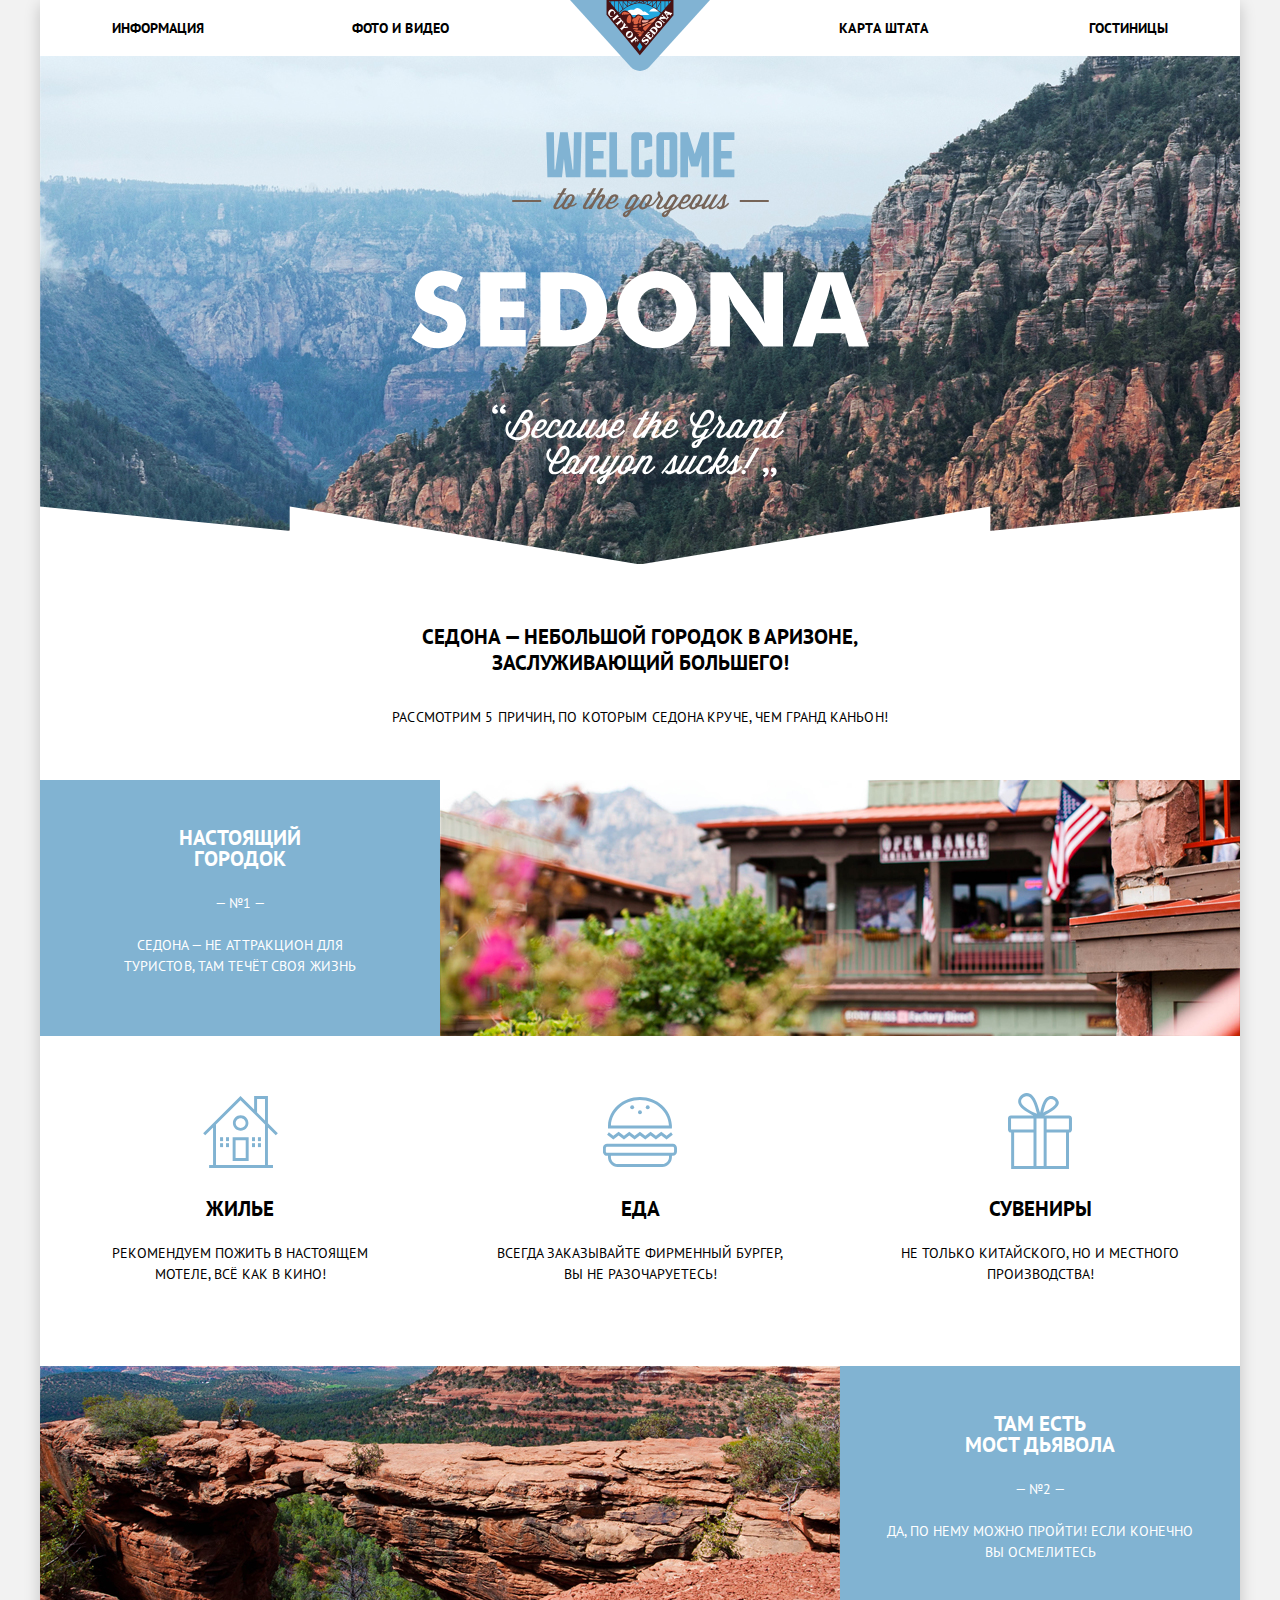
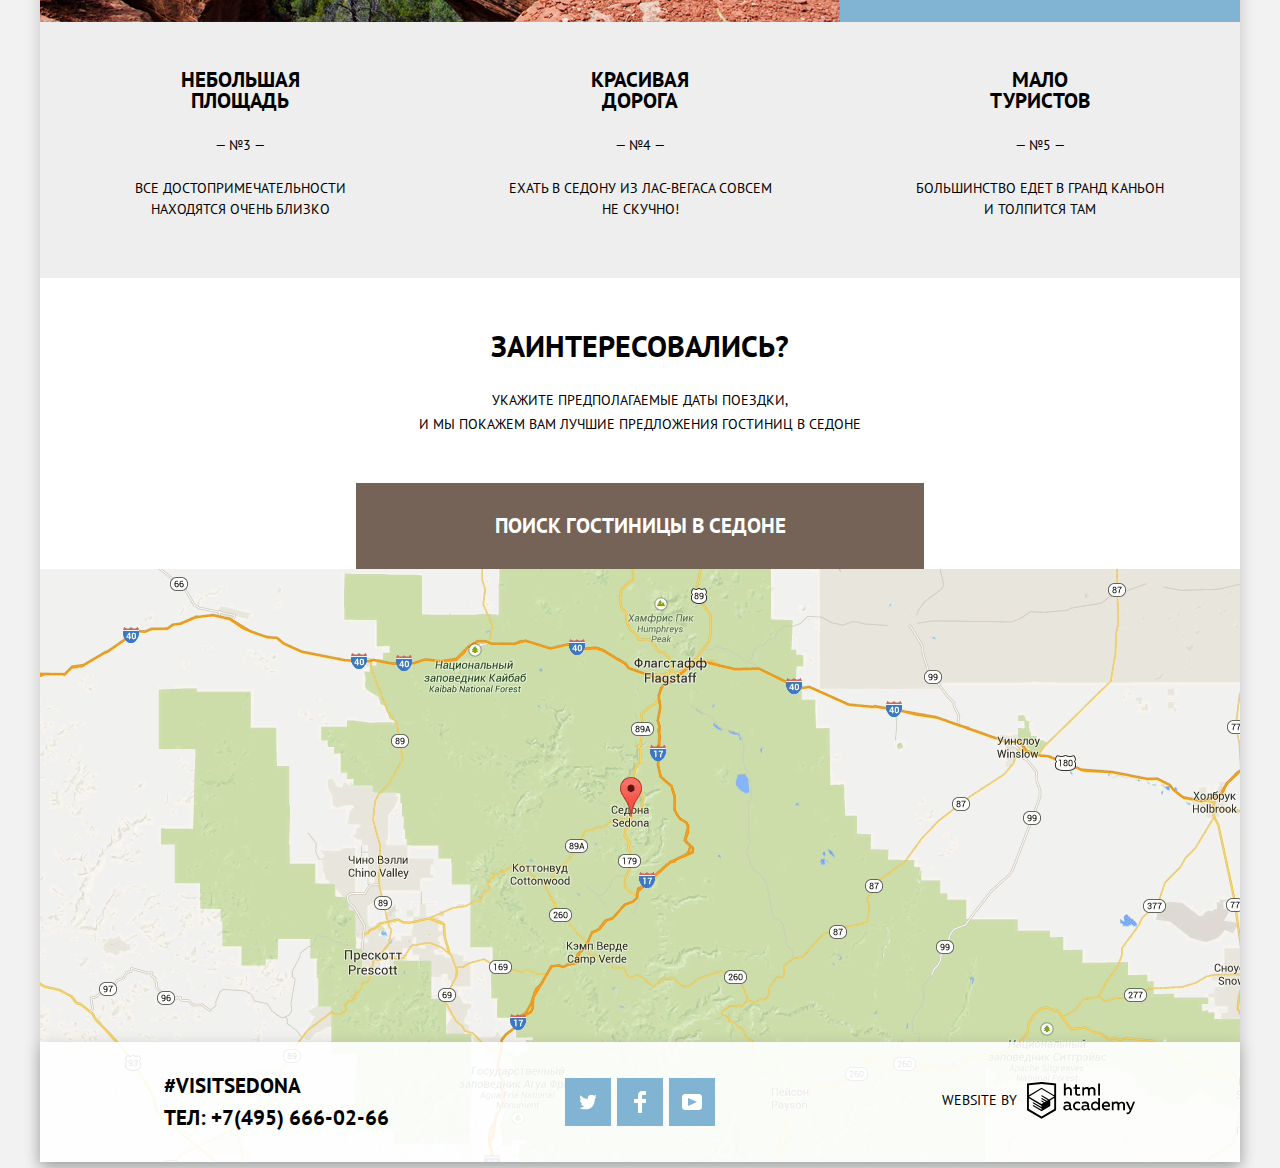
==== commit c393d207: "Внесены изменения в разметку, в CSS" ====
--- a/index.html
+++ b/index.html
@@ -5,8 +5,8 @@
   <meta charset="utf-8">
   <title>HTML Academy: Седона</title>
   <link href="https://fonts.googleapis.com/css?family=PT+Sans:400,700&display=swap" rel="stylesheet">
-  <link href="css/normalize.css" rel="stylesheet">
-  <link href="css/style.css" rel="stylesheet">
+  <link href="css/normalize.min.css" rel="stylesheet">
+  <link href="css/style.min.css" rel="stylesheet">
 </head>
 
 <body>
@@ -188,8 +188,8 @@
 
     </main>
 
-    <div class="footer-wrapper footer-index">
-      <footer>
+    <div class="footer-wrapper">
+      <footer class="footer-index">
         <div class="contacts">
           <p class="hashtag">#visitsedona</p>
           <p class="tel"><a href="tel:+74956660266">тел:&nbsp;+7(495)&nbsp;666-02-66</a></p>
--- a/css/style.min.css
+++ b/css/style.min.css
@@ -0,0 +1 @@
+html{-webkit-box-sizing:border-box;box-sizing:border-box}*,*::before,*::after{-webkit-box-sizing:inherit;box-sizing:inherit}.visually-hidden{position:absolute;width:1px;height:1px;margin:-1px;border:0;padding:0;clip:rect(0 0 0 0);overflow:hidden}body{margin:0;padding:0;font-family:"PT Sans","Arial",sans-serif;font-size:14px;line-height:21px;font-weight:400;text-align:center;text-transform:uppercase;color:#000;background-color:#f2f2f2}a{text-decoration:none}.button{font-size:21px;line-height:26px;font-weight:700;color:#fff;border:0;border-width:0;text-transform:uppercase}.site-navigation,.social-list,.sort-list,.hotels-list{list-style:none}img{max-width:100%;height:auto}.header-index{position:absolute;top:0;width:1200px}.main-navigation{position:relative;height:56px;background-color:#fff}.logo{position:absolute;top:0;left:50%;-webkit-transform:translate(-50%,0);-ms-transform:translate(-50%,0);transform:translate(-50%,0);z-index:1000}.site-navigation{display:-webkit-box;display:-ms-flexbox;display:flex;-ms-flex-wrap:wrap;flex-wrap:wrap;-webkit-box-align:center;-ms-flex-align:center;align-items:center;margin:0;padding:15px 72px 0 72px;background-color:#fff}.site-navigation li{font-size:14px;font-weight:700;line-height:26px;width:240px;padding-bottom:15px}.site-navigation li:nth-child(4n+1){text-align:left}.site-navigation li:nth-child(4n+2){text-align:left;margin-right:48px;letter-spacing:.19px}.site-navigation li:nth-child(4n+3){text-align:right;margin-left:48px;letter-spacing:.5px}.site-navigation li:nth-child(4n+4){text-align:right}.site-navigation a{color:#000}.site-navigation a:hover,.site-navigation a:focus{color:#81b3d2}.site-navigation a:active{color:rgba(0,0,0,.3)}.site-navigation .current-page{color:#766357}.page-wrapper{width:1200px;margin:0 auto;-webkit-box-shadow:0 5px 15px 0 rgba(0,11,11,.2);box-shadow:0 5px 15px 0 rgba(0,11,11,.2);position:relative}.intro{background-color:#40759e;background-image:url(../img/polygon.png),url(../img/intro-bg.jpg);background-position:center 506px,top center;background-repeat:no-repeat,no-repeat;min-height:725px}.intro img{margin:132px auto 27px auto}.text-intro{background-color:#fff;margin-top:46px;padding-top:60px}.text-intro .title-intro{font-size:21px;line-height:26px;font-weight:700;padding:0 340px 28px 340px;margin:0 auto}.text-intro p{line-height:26px;margin:0 auto;padding-bottom:50px;letter-spacing:.105px}.additional-features{background-color:#fff}.additional-features .feature{min-height:330px;max-width:400px}.additional-features .housing{background-image:url(../img/icon-housing.svg);background-position:center 60px;background-repeat:no-repeat}.additional-features .meal{background-image:url(../img/icon-burger.svg);background-position:center 61px;background-repeat:no-repeat}.additional-features .souvenirs{background-image:url(../img/icon-gift.svg);background-position:center 57px;background-repeat:no-repeat}.feature-housing-description{margin-left:30px;margin-right:30px}.feature-meal-description{margin-left:15px;margin-right:15px}.real-town h2,.devil-bridge h2{font-size:21px;font-weight:700;line-height:21px;padding:30px 110px 6px 110px}.real-town .feature-description{padding:7px 60px 0 60px;letter-spacing:.06px}.devil-bridge .feature-description{padding:7px 39px 0 39px}.additional-features h2{padding-top:145px;margin-bottom:0}.additional-features p{padding:24px 40px 0 40px;margin-top:0}.features{position:relative;z-index:3}.features h2{margin-top:0;padding:47px 130px 7px 130px;text-align:center}.features p:not(.feature-paragraph-size){padding:8px 75px}.features .feature-paragraph-size{padding:8px 60px}.real-town,.additional-features,.devil-bridge,.features{display:-webkit-box;display:-ms-flexbox;display:flex;-ms-flex-wrap:wrap;flex-wrap:wrap}.real-town .info,.devil-bridge .info{color:#fff;background-color:#81b3d2;min-height:256px;width:400px}.features{background-color:#eee}.features .feature{min-height:256px;width:400px}.booking{max-width:1200px;background-color:#fff;margin:0 auto;position:relative}.map{background-image:url(../img/map.png);background-position:bottom center;background-repeat:no-repeat;max-height:593px}.booking h2{font-size:30px;line-height:36px;font-weight:700;padding-top:50px;margin-top:0;margin-bottom:0;position:relative;z-index:3;background-color:#fff}.booking p{padding-top:24px;padding-bottom:47px;margin-top:0;margin-bottom:0;line-height:24px;position:relative;z-index:3;background-color:#fff}.booking .openform-button{background-color:#766357;padding:30px 100px;position:relative;z-index:3;border:none;width:568px}.booking .openform-button:hover,.booking .openform-button:focus{background-color:#604e43}.booking .openform-button:active{color:rgba(255,255,255,.3);background-color:#503e33}.search-form{background-color:#fff;padding:57px 54px 54px 54px;display:-webkit-box;display:-ms-flexbox;display:flex;position:absolute;top:289px;left:50%;margin:0 auto;-webkit-transform:translate(-50%,0);-ms-transform:translate(-50%,0);transform:translate(-50%,0);-webkit-box-shadow:0 7px 15px 0 rgba(0,1,1,.15);box-shadow:0 7px 15px 0 rgba(0,1,1,.15);display:block;z-index:2;width:568px}.checkin-container,.checkout-container,.number-container{margin-bottom:29px;max-width:460px;height:38px;display:-webkit-box;display:-ms-flexbox;display:flex;-webkit-box-align:center;-ms-flex-align:center;align-items:center;-ms-flex-wrap:wrap;flex-wrap:wrap}.number-container{-webkit-box-pack:justify;-ms-flex-pack:justify;justify-content:space-between}.adults-container,.children-container{display:-webkit-box;display:-ms-flexbox;display:flex;width:226px;-webkit-box-align:center;-ms-flex-align:center;align-items:center;text-align:left}.children-container{-webkit-box-pack:end;-ms-flex-pack:end;justify-content:flex-end}.search-form label{line-height:26px;font-weight:700}.checkin-container label,.checkout-container label{width:112px;text-align:left}.checkin-container label{letter-spacing:.55px}.adults-container label{width:112px}.children-container label{width:112px;padding-right:27px;text-align:right}.search-form input{color:#000;font-size:14px;line-height:26px;font-weight:700;background-color:#f2f2f2;outline:none;border:none;padding:6px 0 14px 6px;width:308px;height:38px}.search-form input[type=text]{width:308px;padding:6px 0 6px 12px}.search-form input[type=number]{width:38px;height:38px;text-align:center;margin-left:0;padding:0;-moz-appearance:textfield}.search-form input::-webkit-input-placeholder{width:308px;padding:6px 0 6px 12px}.search-form input::-moz-placeholder{width:308px;padding:6px 0 6px 12px}.search-form input:-ms-input-placeholder{width:308px;padding:6px 0 6px 12px}.search-form input::-ms-input-placeholder{width:308px;padding:6px 0 6px 12px}.search-form input::placeholder{width:308px;padding:6px 0 6px 12px}.search-form input:-ms-input-placeholder{width:308px;padding:6px 0 6px 12px}.search-form input::-ms-input-placeholder{width:308px;padding:6px 0 6px 12px}.search-form input:hover::-webkit-input-placeholder{background-color:#ebebeb}.search-form input:hover::-moz-placeholder{background-color:#ebebeb}.search-form input:hover:-ms-input-placeholder{background-color:#ebebeb}.search-form input:hover::-ms-input-placeholder{background-color:#ebebeb}.search-form input:hover,.search-form input:hover::placeholder{background-color:#ebebeb}.search-form input:focus::-webkit-input-placeholder{background-color:#fff;outline:2px solid #f2f2f2}.search-form input:focus::-moz-placeholder{background-color:#fff;outline:2px solid #f2f2f2}.search-form input:focus:-ms-input-placeholder{background-color:#fff;outline:2px solid #f2f2f2}.search-form input:focus::-ms-input-placeholder{background-color:#fff;outline:2px solid #f2f2f2}.search-form input:focus,.search-form input:focus::placeholder{background-color:#fff;outline:2px solid #f2f2f2}input::-webkit-outer-spin-button,input::-webkit-inner-spin-button{-webkit-appearance:none;margin:0}.calendar-button svg{fill:#a9a9a9}.calendar-button:hover svg{fill:#000}.calendar-button:active svg{fill:#81b3d2}.calendar-button,.button-minus,.button-plus{border:none;outline:none;height:38px;width:38px;position:relative}.button-minus::after,.button-plus::after,.button-plus::before{position:absolute;top:18px;left:15px;content:'';display:block;width:12px;height:3px;background-color:#a9a9a9}.button-plus::before{-webkit-transform:rotate(90deg);-ms-transform:rotate(90deg);transform:rotate(90deg)}.button-minus:hover:after,.button-plus:hover:before,.button-plus:hover:after{background-color:#000}.button-minus:active:after,.button-plus:active:before,.button-plus:active:after{background-color:#81b3d2}.search-form .sendform-button{margin-top:26px;background-color:#81b3d2;padding:16px 0;width:100%}.search-form .sendform-button:hover,.search-form .sendform-button:focus{background-color:#669ec0}.search-form .sendform-button:active{color:rgba(255,255,255,.3);background-color:#5496bd}@-webkit-keyframes bounce{from{-webkit-transform:translate(-50%,-400px);transform:translate(-50%,-400px)}to{-webkit-transform:translate(-50%,0);transform:translate(-50%,0)}}@keyframes bounce{from{-webkit-transform:translate(-50%,-400px);transform:translate(-50%,-400px)}to{-webkit-transform:translate(-50%,0);transform:translate(-50%,0)}}@-webkit-keyframes shake{0%,100%{-webkit-transform:translateX(-50%);transform:translateX(-50%)}10%,30%,50%,70%,90%{-webkit-transform:translateX(-51%);transform:translateX(-51%)}20%,40%,60%,80%{-webkit-transform:translateX(-49%);transform:translateX(-49%)}}@keyframes shake{0%,100%{-webkit-transform:translateX(-50%);transform:translateX(-50%)}10%,30%,50%,70%,90%{-webkit-transform:translateX(-51%);transform:translateX(-51%)}20%,40%,60%,80%{-webkit-transform:translateX(-49%);transform:translateX(-49%)}}.search-form-show{display:block;-webkit-animation:bounce 0.6s;animation:bounce 0.6s}.search-form-hide{display:none}.search-form-error{-webkit-animation:shake 0.6s;animation:shake 0.6s}.footer-index{position:absolute;bottom:0;width:1200px;-webkit-box-shadow:0 5px 15px 0 rgba(0,11,11,.2);box-shadow:0 5px 15px 0 rgba(0,11,11,.2)}.footer-index,.footer-hotels{background-color:rgba(255,255,255,.9);display:-webkit-box;display:-ms-flexbox;display:flex;-ms-flex-wrap:wrap;flex-wrap:wrap;-webkit-box-pack:justify;-ms-flex-pack:justify;justify-content:space-between;-webkit-box-align:center;-ms-flex-align:center;align-items:center;padding:31px 98px 31px 129px}.footer-index{padding-left:124px}.footer-index .social-list{padding-right:46px}.contacts .hashtag,.contacts .tel{font-size:21px;line-height:26px;font-weight:700;color:#000;text-align:left}.contacts .hashtag{margin-top:0;margin-bottom:0;padding-bottom:6px;padding-left:0}.contacts .tel{margin-top:0;margin-bottom:0}.tel a[href^="tel:"]{color:#000}.social-list{display:-webkit-box;display:-ms-flexbox;display:flex;-ms-flex-wrap:wrap;flex-wrap:wrap;-webkit-box-pack:justify;-ms-flex-pack:justify;justify-content:space-between;padding-left:0;padding-right:51px;-webkit-box-align:center;-ms-flex-align:center;align-items:center;margin-top:0;margin-bottom:0}.social-icon{display:block;width:46px;height:48px;fill:#fff;background-color:#81b3d2;position:relative;margin-right:6px}.social-icon img{position:absolute;top:50%;left:50%;-webkit-transform:translate(-50%,-50%);-ms-transform:translate(-50%,-50%);transform:translate(-50%,-50%)}.social-icon:hover,.social-icon:focus{background-color:#669ec0}.social-icon:active{background-color:#5496bd}.social-icon:active img{opacity:.3}.copyright{display:-webkit-box;display:-ms-flexbox;display:flex;-ms-flex-wrap:wrap;flex-wrap:wrap;-webkit-box-align:center;-ms-flex-align:center;align-items:center}.copyright p{line-height:26px;display:block;margin-top:10px;margin-right:10px}.copyright a{margin-top:7px}.copyright-link:hover svg{fill:#81b3d2}.copyright-link:active svg{fill:#bdbbbc}.filter{background-color:#81b3d2;background-image:url(../img/filter-bg.jpg);background-position:top center;background-repeat:no-repeat;color:#fff;line-height:21px;min-height:217px}.filter h1{margin-top:0}.filter-form{padding:26px 70px 15px 70px;display:-webkit-box;display:-ms-flexbox;display:flex;-ms-flex-wrap:wrap;flex-wrap:wrap}.filter legend{font-size:16px;font-weight:700;line-height:21px;padding-left:-6px;letter-spacing:.2px}.filter .infrastructure,.filter .housing-type{border:none;text-align:left;margin-right:104px;padding-left:0}.filter .price-indicator{border:none;margin-left:auto;padding:0;width:318px;margin-right:0}.infrastructure label,.housing-type label{padding-left:39px;padding-top:20px;padding-bottom:6px;display:block;position:relative;cursor:pointer;-webkit-user-select:none;-moz-user-select:none;-ms-user-select:none;user-select:none}.filter .infrastructure,.filter .housing-type{position:relative}.infrastructure input:checked+label::before,.housing-type input:checked+label::before{content:url(../img/checkbox-on.svg);margin-right:12px;margin-left:15px;position:absolute;top:40%;left:-15px}.infrastructure label::before,.housing-type label::before{content:url(../img/checkbox-off.svg);margin-right:12px;margin-left:15px;position:absolute;top:40%;left:-15px}.infrastructure input:disabled+label::before,.housing-type input:disabled+label::before{-webkit-filter:brightness(0) opacity(.2);filter:brightness(0) opacity(.2)}.infrastructure input[type="checkbox"],.housing-type input[type="checkbox"],.price-indicator input[type="range"]{display:none}.input-type-range{margin-top:20px;width:320px;height:2px;background-color:#ababab;display:block;position:relative}.input-type-range .bar{width:80%;height:2px;background-color:#fff}.range-button-left::before{display:block;content:url(../img/filter-button.svg);width:20px;height:23px;position:absolute;top:-9px;left:0;cursor:pointer}.range-button-left:hover::before,.range-button-right:hover::before{-webkit-transform:scale(1.1,1.1);-ms-transform:scale(1.1,1.1);transform:scale(1.1,1.1)}.range-button-right::before{display:block;content:url(../img/filter-button.svg);width:20px;height:23px;position:absolute;top:-9px;left:254px;cursor:pointer}.price-indicator .cost-per-day{padding-top:0;text-align:left;padding-left:2px;padding-bottom:10px;letter-spacing:.1px}.price-container{border:2px solid #fff;border-radius:2px;width:318px;padding:6px 50px 6px 65px;position:relative;display:-webkit-box;display:-ms-flexbox;display:flex;-webkit-box-pack:justify;-ms-flex-pack:justify;justify-content:space-between;margin:0}.price-container .min-price{padding-right:97px}.price-container .min-price::after{content:"";width:2px;height:22px;background-color:#fff;display:block;position:absolute;top:5px;left:156px}.price-container span{display:inline-block;vertical-align:baseline}.filter-button{font-size:14px;font-weight:400;line-height:21px;background-color:transparent;border:2px solid #fff;padding:5.5px 34px 5.5px 34px;margin-top:32px;margin-right:10px;border-radius:2px}.filter .filter-button:hover{color:#000;background-color:#fff}.sort{background-color:#fff;display:-webkit-box;display:-ms-flexbox;display:flex;-ms-flex-wrap:wrap;flex-wrap:wrap;-webkit-box-align:center;-ms-flex-align:center;align-items:center;padding:18px 70px 17px 70px}.sort-list{margin-top:16px;padding-left:0}.sort .sort-list>li{display:inline;padding-top:10px}.sort p:first-child{font-size:21px;font-weight:700;line-height:26px;margin-top:0;margin-bottom:0}.sort .label-sort,.sort-list li{font-size:12px;line-height:18px}.label-sort{padding-top:5px;padding-left:50px;padding-right:37px}.sort li{padding-top:2px;padding-right:30px}.sort .sort-pointer{margin-left:auto}.sort-list a{color:rgba(0,0,0,.3);border-bottom:1px dotted #81b3d2}.sort-list a:hover,.sort-list a:focus{color:#81b3d2}.sort-list a:active{color:#000;border-bottom:none}.sort-list .current{color:#81b3d2;border-bottom:none}.sort-pointer svg{fill:rgba(0,0,0,.3)}.sort-pointer-link:hover svg{fill:#231f20}.sort-pointer-link:active svg{fill:#81b3d2}.sort-pointer-current svg{fill:#81b3d2;margin-left:10px}.hotels-available{background-color:#fefefe;padding:0}.hotels-available h2{padding-top:0;margin-top:0}.hotels-list{padding-left:0;margin:0}.hotels-list li{display:-webkit-box;display:-ms-flexbox;display:flex;-ms-flex-wrap:wrap;flex-wrap:wrap;padding:30px 70px 30px 72px;border-bottom:1px solid #e5e5e5}.hotels-list li:first-child{border-top:1px solid #e5e5e5}.hotels-list .info-hotel,.hotels-list .rating{display:inline-block;vertical-align:baseline}.info-hotel{margin-left:30px}.hotel-name h3{font-size:21px;font-weight:700;line-height:26px;color:#000;margin:0 auto;margin-bottom:3px;text-align:left;letter-spacing:.3px;position:relative;top:-4px}.housing-type,.booking-price{text-align:left;display:inline-block;margin-right:3px;vertical-align:baseline}.housing-type span,.booking-price span{text-align:left;margin-bottom:10px}.hotel-name:hover{color:#81b3d2}.hotel-name:active{color:rgba(0,0,0,.3)}.booking-details-button,.start-booking-button{font-weight:700;line-height:21px;color:#fff;text-align:center;margin-top:13px;display:block}.booking-details-button{background:#81b3d2;padding:3px 17px}.booking-details-button:hover,.booking-details-button:focus{background:#669ec0}.booking-details-button:active{color:rgba(255,255,255,.3);background:#5496bd}.start-booking-button{background:#766357;padding:3px 17px}.start-booking-button:hover,.start-booking-button:focus{background:#604e43}.start-booking-button:active{color:rgba(255,255,255,.3);background:#503e33}.rating{width:110px;height:27px;height:24.5px;background-color:#f2f2f2;padding-top:3px;margin-bottom:2px;margin-right:1px}.rating-container{margin-left:auto;display:-webkit-box;display:-ms-flexbox;display:flex;-webkit-box-pack:justify;-ms-flex-pack:justify;justify-content:space-between;-webkit-box-orient:vertical;-webkit-box-direction:normal;-ms-flex-direction:column;flex-direction:column}.icon-star-container{text-align:right}.rating-container .icon-star:after{content:url(../img/icon-star.svg);margin-left:3px}